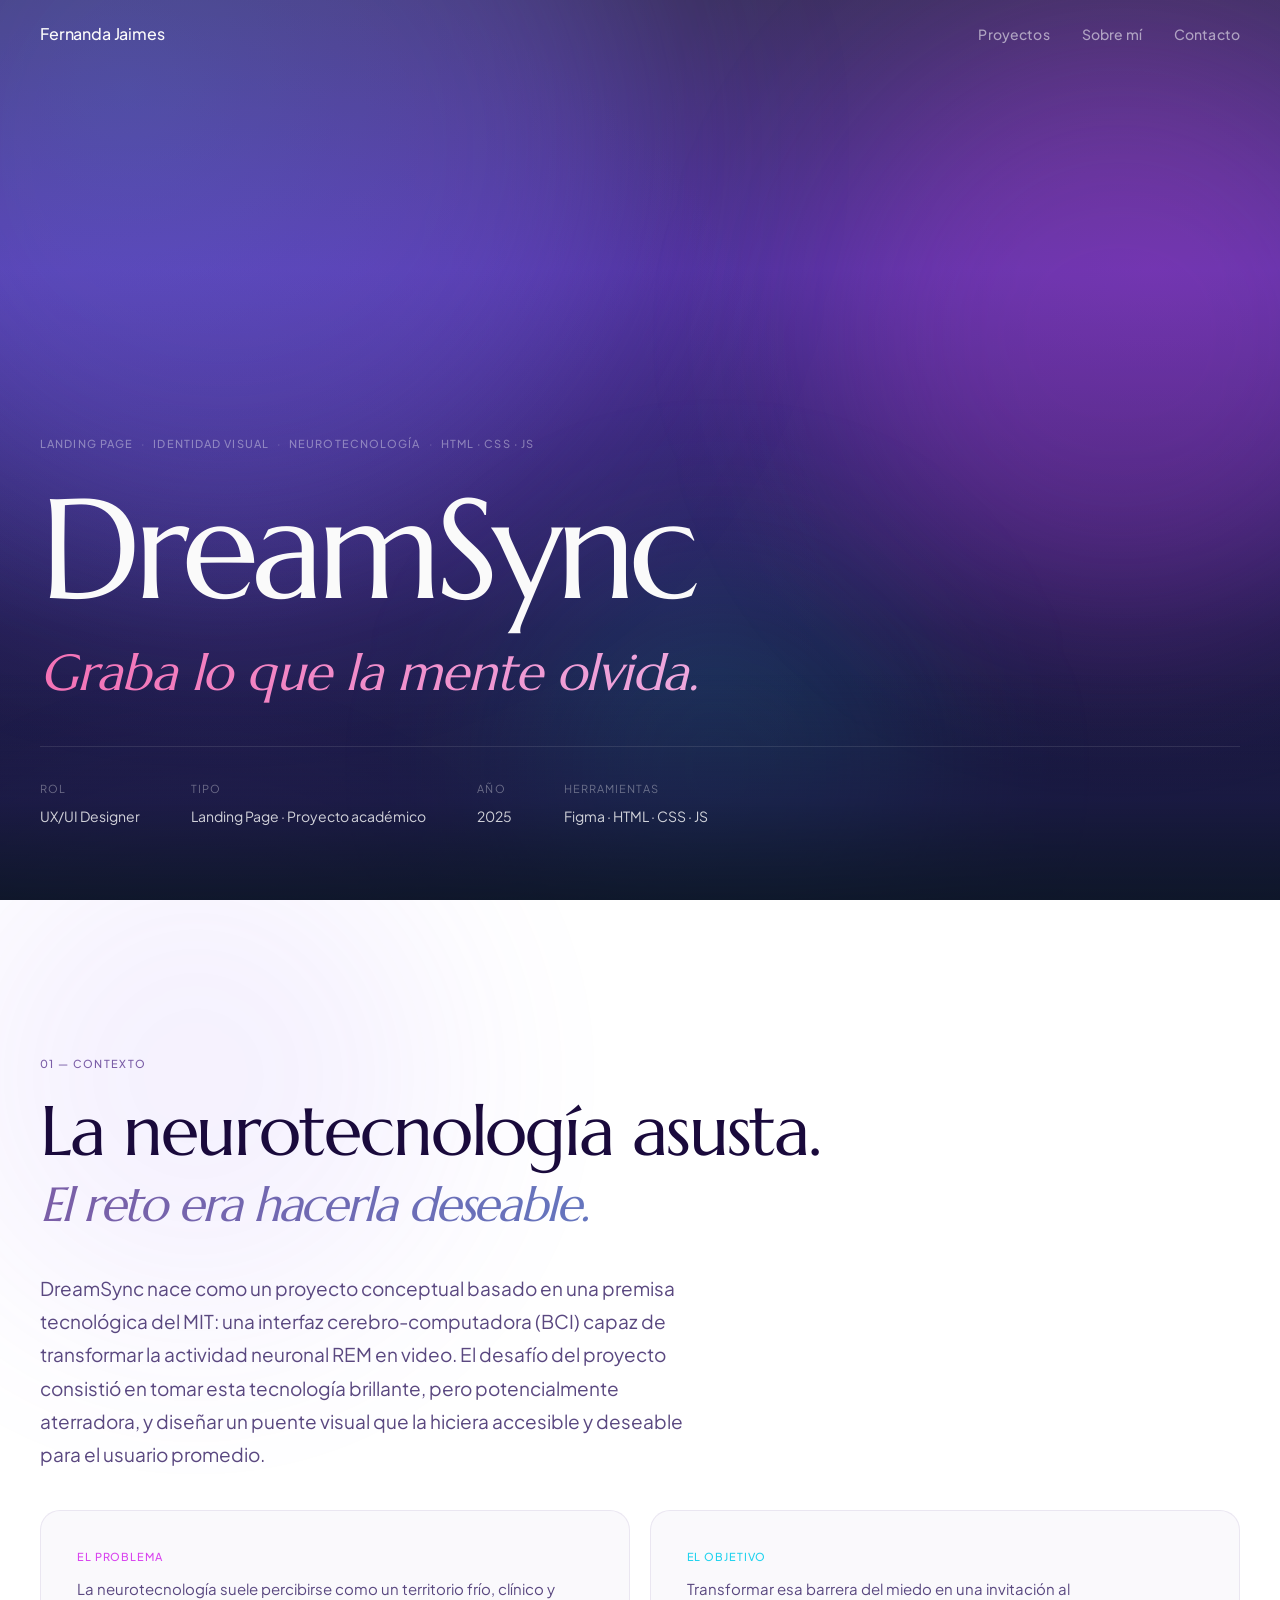
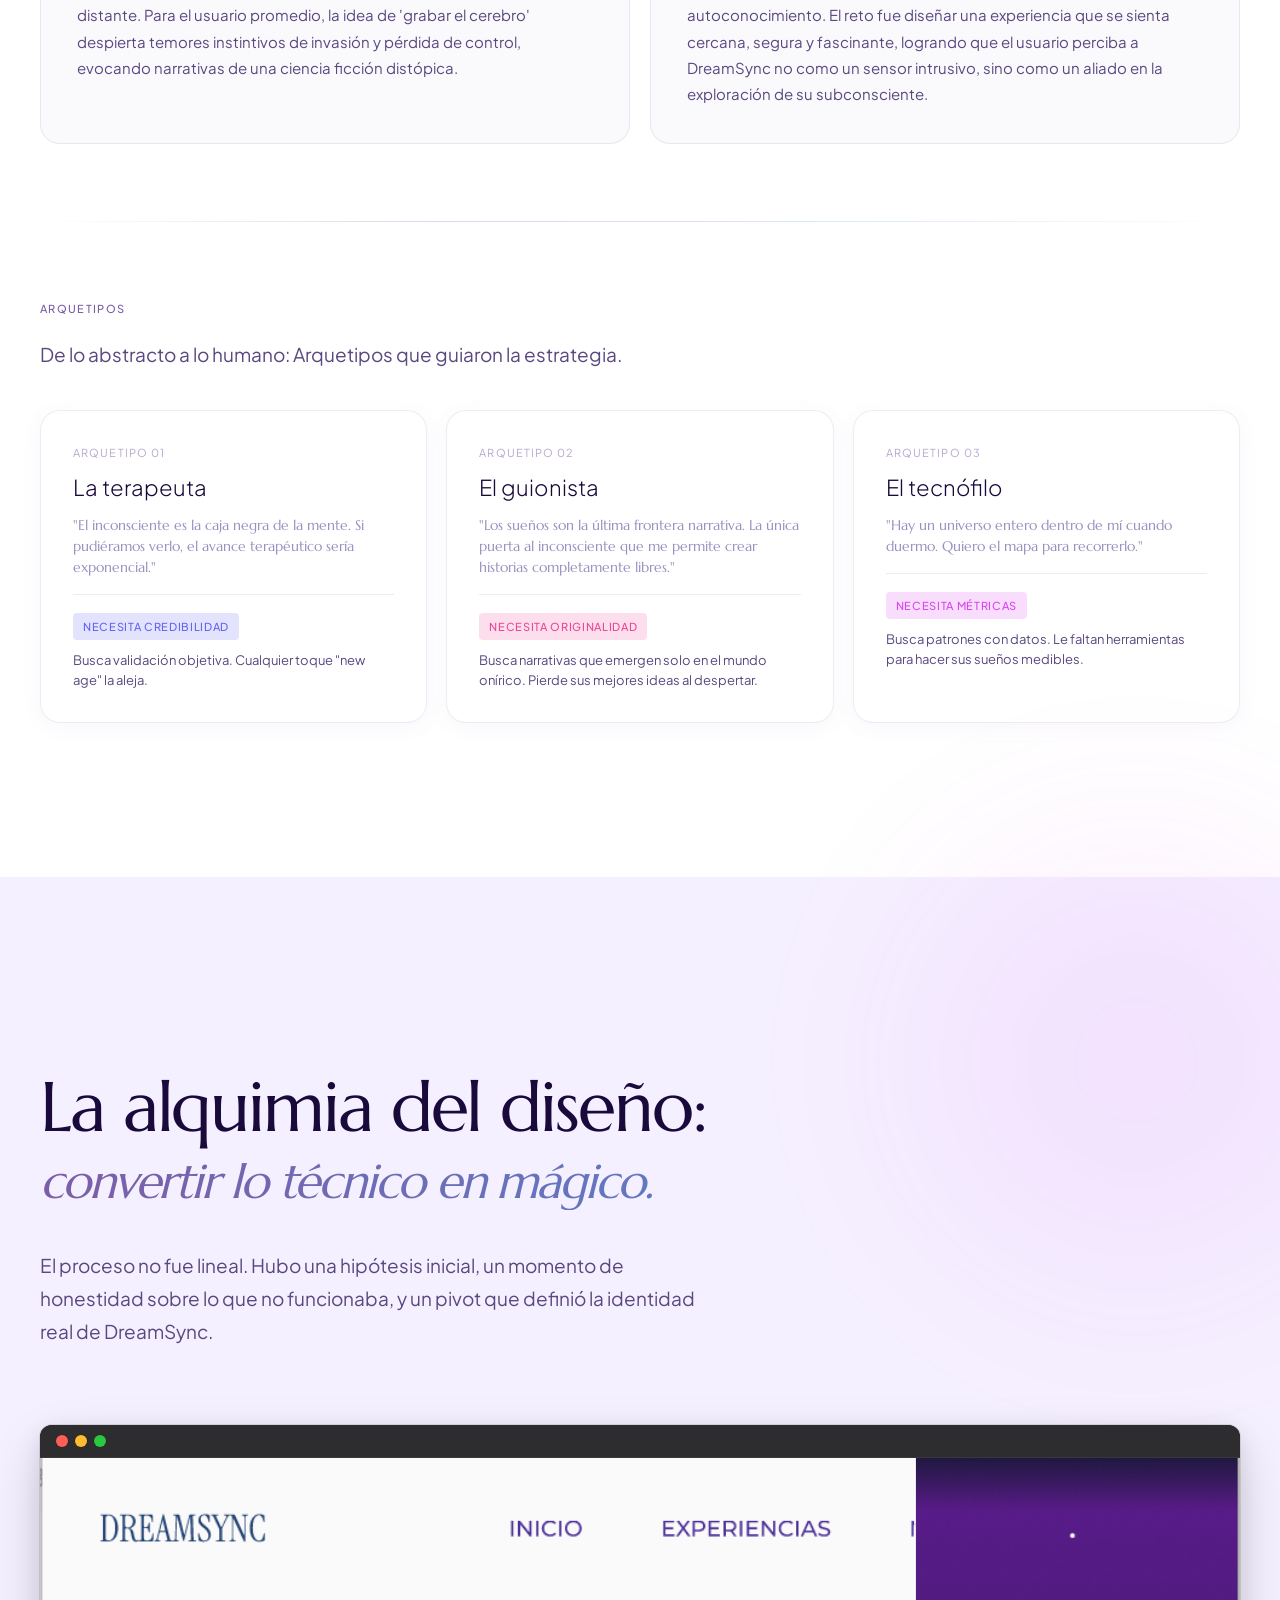
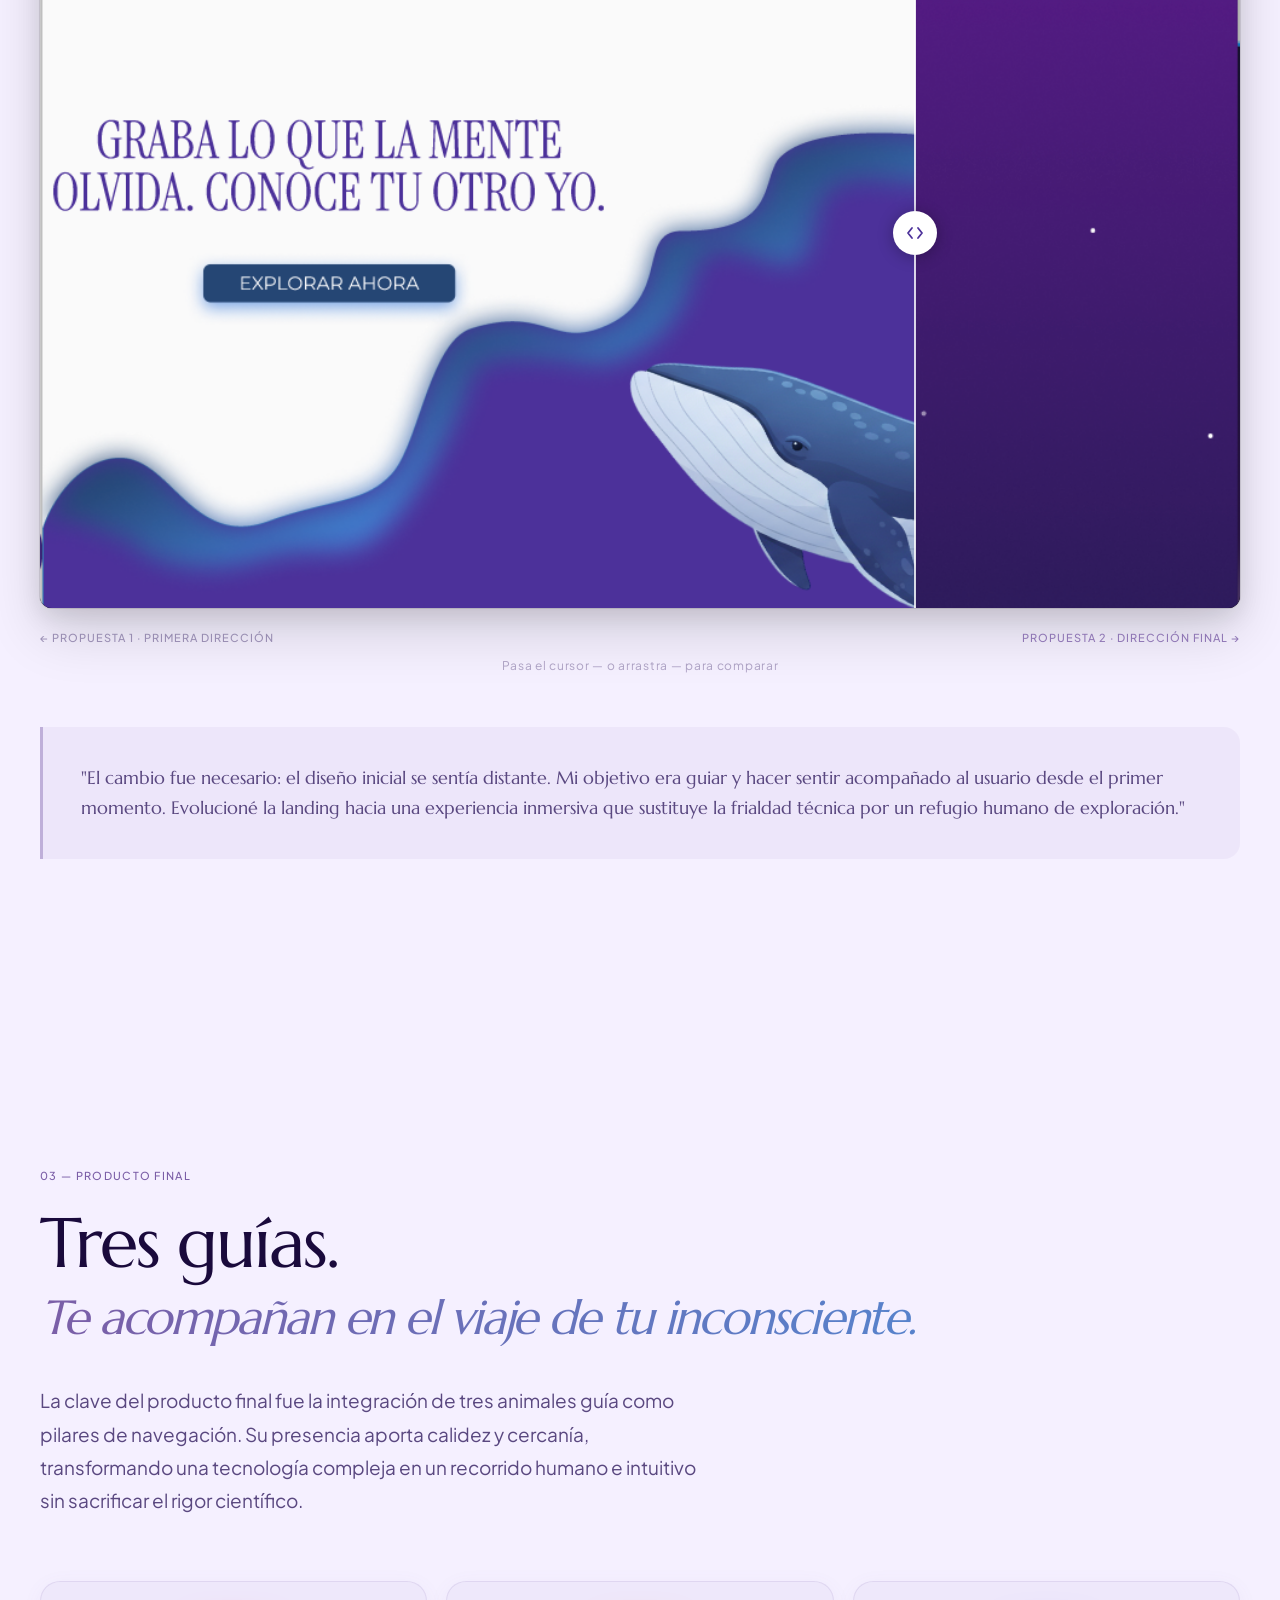
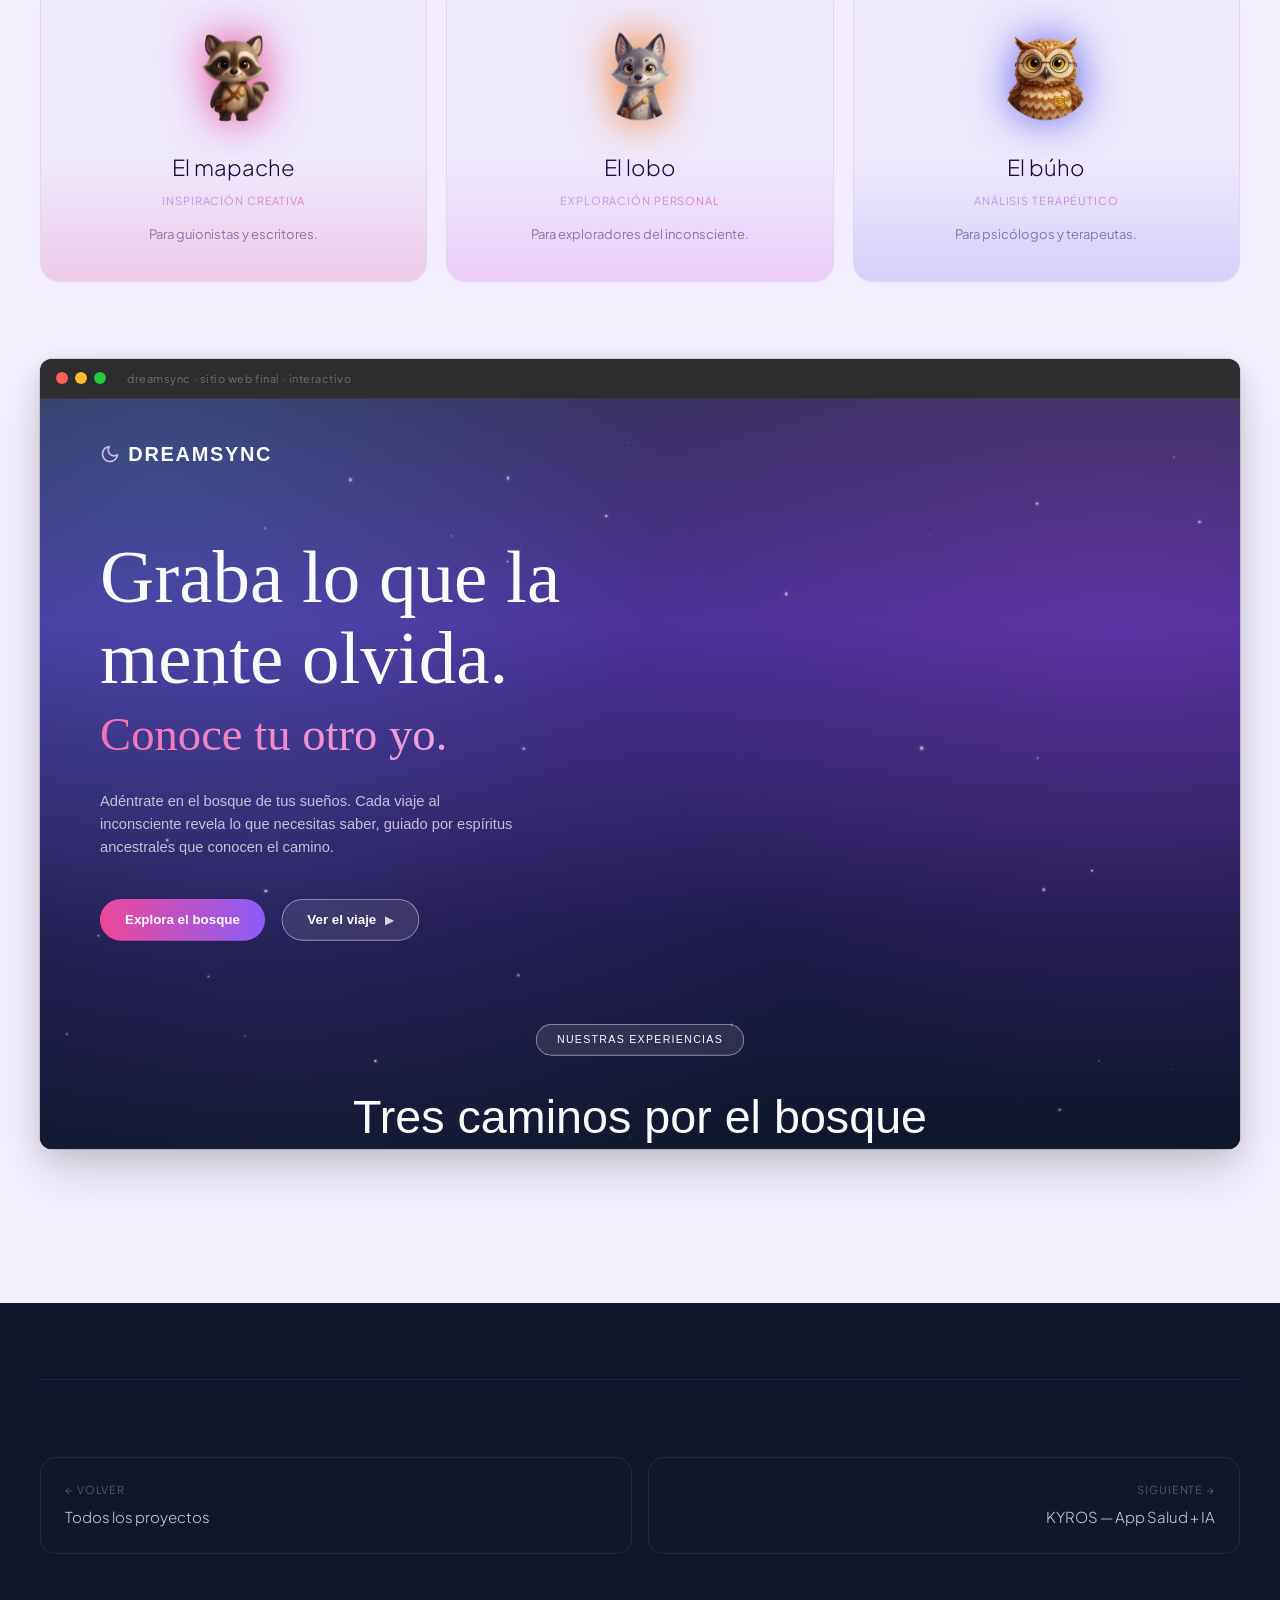
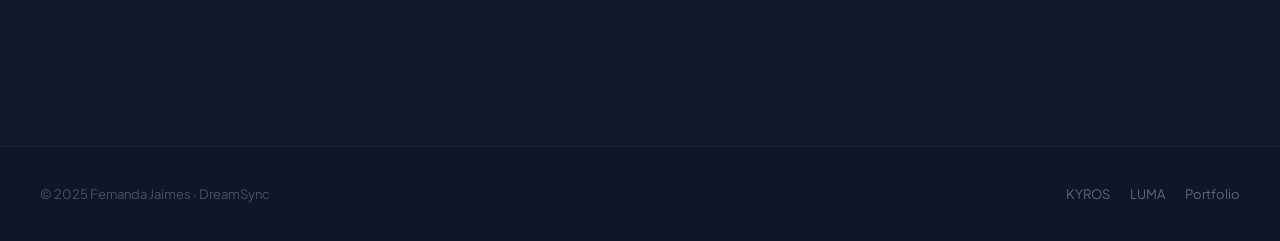
==== dreamsync.html @ 5433c7b2 "first commit" ====
<!DOCTYPE html>
<html lang="es">
<head>
  <meta charset="UTF-8" />
  <meta name="viewport" content="width=device-width, initial-scale=1.0" />
  <meta name="description" content="DreamSync — Caso de estudio de Fernanda Jaimes. Cómo convertir neurotecnología fría en una herramienta de autoconocimiento cercana." />
  <title>DreamSync · Fernanda Jaimes</title>
  <link rel="preconnect" href="https://fonts.googleapis.com" />
  <link rel="preconnect" href="https://fonts.gstatic.com" crossorigin />
  <link href="https://fonts.googleapis.com/css2?family=Marcellus&family=Plus+Jakarta+Sans:wght@300;400;500&display=swap" rel="stylesheet" />
  <link rel="stylesheet" href="css/tokens.css" />
  <link rel="stylesheet" href="css/global.css" />
  <link rel="stylesheet" href="css/components.css" />
  <link rel="stylesheet" href="css/animations.css" />
  <link rel="stylesheet" href="css/dreamsync.css" />
</head>
<body>
  <div class="ds-starfield" aria-hidden="true"></div>
  <a href="#main" class="skip-link">Saltar al contenido</a>
  <div class="case-progress" aria-hidden="true" role="progressbar" aria-label="Progreso de lectura"></div>

  <header role="banner">
    <nav class="nav" aria-label="Navegación principal">
      <div class="nav-inner">
        <a href="index.html" class="nav-logo">Fernanda Jaimes</a>
        <ul class="nav-links" role="list">
          <li><a href="index.html#proyectos" class="nav-link">Proyectos</a></li>
          <li><a href="sobre-mi.html"  class="nav-link">Sobre mí</a></li>
          <li><a href="index.html#contacto"  class="nav-link">Contacto</a></li>
        </ul>
        <button class="nav-toggle" aria-controls="nav-mobile-ds" aria-expanded="false" aria-label="Abrir menú">
          <span></span><span></span><span></span>
        </button>
      </div>
    </nav>
    <nav id="nav-mobile-ds" class="nav-mobile ds-mobile-nav" aria-label="Menú móvil">
      <a href="index.html#proyectos" class="nav-link">Proyectos</a>
      <a href="sobre-mi.html"  class="nav-link">Sobre mí</a>
      <a href="index.html#contacto"  class="nav-link">Contacto</a>
    </nav>
  </header>

  <main id="main">

    <!-- ═══════════════════════════════
         1 · HERO
    ════════════════════════════════ -->
    <section class="ds-hero" aria-label="Introducción a DreamSync">
      <div class="ds-hero-teal" aria-hidden="true"></div>
      <!-- Fade inferior — elimina el corte con la sección siguiente -->
      <div class="ds-hero__fade" aria-hidden="true"></div>
      <div class="container ds-hero__content">

        <div class="ds-hero__tags hero-animate-1">
          <span class="ds-tag">Landing Page</span>
          <span class="ds-tag">Identidad Visual</span>
          <span class="ds-tag">Neurotecnología</span>
          <span class="ds-tag">HTML · CSS · JS</span>
        </div>

        <h1 class="ds-hero__title hero-animate-2">
          DreamSync
          <em>Graba lo que la mente olvida.</em>
        </h1>

        <div class="ds-hero__meta hero-animate-3">
          <div><p class="ds-meta-label">Rol</p><p class="ds-meta-value">UX/UI Designer</p></div>
          <div><p class="ds-meta-label">Tipo</p><p class="ds-meta-value">Landing Page · Proyecto académico</p></div>
          <div><p class="ds-meta-label">Año</p><p class="ds-meta-value">2025</p></div>
          <div><p class="ds-meta-label">Herramientas</p><p class="ds-meta-value">Figma · HTML · CSS · JS</p></div>
        </div>


      </div>
    </section>


    <!-- ═══════════════════════════════
         1 · CONTEXTO
    ════════════════════════════════ -->
    <section class="ds-section ds-section--light" id="contexto" aria-labelledby="ctx-title">
      <div class="ds-glow" style="background:#8B5CF6;width:clamp(300px,40vw,600px);height:clamp(300px,40vw,600px);top:-80px;left:-60px;" aria-hidden="true"></div>
      <div class="container">

        <span class="ds-label anim-ready">01 — Contexto</span>

        <!-- El Problema -->
        <h2 id="ctx-title" class="ds-heading anim-rise">
          La neurotecnología asusta.<br/>
          <em>El reto era hacerla deseable.</em>
        </h2>
        <p class="ds-lead anim-ready" style="max-width:660px;">
          DreamSync nace como un proyecto conceptual basado en una premisa tecnológica del MIT: una interfaz cerebro-computadora (BCI) capaz de transformar la actividad neuronal REM en video. El desafío del proyecto consistió en tomar esta tecnología brillante, pero potencialmente aterradora, y diseñar un puente visual que la hiciera accesible y deseable para el usuario promedio.
        </p>
        <div class="ds-two-col anim-ready" style="margin-top:clamp(24px,3vw,40px);">
          <div class="ds-card">
            <p class="ds-card__label" style="color:#D946EF;">El problema</p>
            <p class="ds-body">La neurotecnología suele percibirse como un territorio frío, clínico y distante. Para el usuario promedio, la idea de 'grabar el cerebro' despierta temores instintivos de invasión y pérdida de control, evocando narrativas de una ciencia ficción distópica.</p>
          </div>
          <div class="ds-card">
            <p class="ds-card__label" style="color:#22d3ee;">El objetivo</p>
            <p class="ds-body">Transformar esa barrera del miedo en una invitación al autoconocimiento. El reto fue diseñar una experiencia que se sienta cercana, segura y fascinante, logrando que el usuario perciba a DreamSync no como un sensor intrusivo, sino como un aliado en la exploración de su subconsciente.</p>
          </div>
        </div>

        <div class="ds-divider anim-line"></div>

        <!-- Arquetipos -->
        <span class="ds-label anim-ready">Arquetipos</span>
        <p class="ds-lead anim-ready" style="max-width:660px;margin-bottom:clamp(24px,3vw,40px);">
          De lo abstracto a lo humano: Arquetipos que guiaron la estrategia.
        </p>
        <div class="ds-three-col anim-ready">
          <div class="ds-arch-card">
            <p class="ds-arch-num">Arquetipo 01</p>
            <p class="ds-arch-role">La terapeuta</p>
            <p class="ds-arch-quote">"El inconsciente es la caja negra de la mente. Si pudiéramos verlo, el avance terapéutico sería exponencial."</p>
            <span class="ds-arch-tag" style="background:rgba(99,102,241,0.18);color:#6366F1;">Necesita credibilidad</span>
            <p class="ds-arch-need">Busca validación objetiva. Cualquier toque "new age" la aleja.</p>
          </div>
          <div class="ds-arch-card">
            <p class="ds-arch-num">Arquetipo 02</p>
            <p class="ds-arch-role">El guionista</p>
            <p class="ds-arch-quote">"Los sueños son la última frontera narrativa. La única puerta al inconsciente que me permite crear historias completamente libres."</p>
            <span class="ds-arch-tag" style="background:rgba(236,72,153,0.18);color:#EC4899;">Necesita originalidad</span>
            <p class="ds-arch-need">Busca narrativas que emergen solo en el mundo onírico. Pierde sus mejores ideas al despertar.</p>
          </div>
          <div class="ds-arch-card">
            <p class="ds-arch-num">Arquetipo 03</p>
            <p class="ds-arch-role">El tecnófilo</p>
            <p class="ds-arch-quote">"Hay un universo entero dentro de mí cuando duermo. Quiero el mapa para recorrerlo."</p>
            <span class="ds-arch-tag" style="background:rgba(217,70,239,0.18);color:#D946EF;">Necesita métricas</span>
            <p class="ds-arch-need">Busca patrones con datos. Le faltan herramientas para hacer sus sueños medibles.</p>
          </div>
        </div>

      </div>
    </section>


    <!-- ═══════════════════════════════
         2 · EL PROCESO DE ALQUIMIA
    ════════════════════════════════ -->
    <section class="ds-section ds-section--light" id="proceso" aria-labelledby="proc-title">
      <div class="ds-glow" style="background:#D946EF;width:clamp(250px,35vw,520px);height:clamp(250px,35vw,520px);top:-40px;right:-80px;" aria-hidden="true"></div>
      <div class="container">

        <span class="ds-label anim-ready">03 — El proceso</span>
        <h2 id="proc-title" class="ds-heading anim-rise">
          La alquimia del diseño:
          <em>convertir lo técnico en mágico.</em>
        </h2>
        <p class="ds-lead anim-ready" style="max-width:660px;margin-bottom:clamp(48px,6vw,80px);">
          El proceso no fue lineal. Hubo una hipótesis inicial, un momento de honestidad sobre lo que no funcionaba, y un pivot que definió la identidad real de DreamSync.
        </p>

        <!-- Mockup de pantalla — slider de comparación -->
        <div class="ds-mockup-frame anim-ready">
          <div class="ds-mockup-frame__bar">
            <span class="ds-mockup-frame__dot"></span>
            <span class="ds-mockup-frame__dot"></span>
            <span class="ds-mockup-frame__dot"></span>
          </div>
          <div class="ds-mockup-frame__screen">

            <div class="ds-comparison-slider" id="cmpSlider" role="img" aria-label="Comparación interactiva entre Propuesta 1 y Propuesta 2 de DreamSync">

              <!-- Base: Propuesta 2 (dirección final) -->
              <div class="ds-cmp-base">
                <img src="./assets/images/Bosque.png" alt="Propuesta 2 — Bosque mágico · Guías animales · Dirección final"
                     onerror="this.style.display='none';this.nextElementSibling.style.display='flex'" />
                <div style="display:none;width:100%;height:100%;background:linear-gradient(135deg,#080514,#1a0a2e,#2d0050);display:flex;align-items:center;justify-content:center;flex-direction:column;gap:12px;color:rgba(255,255,255,0.28);font-size:13px;text-align:center;padding:24px;">
                  <span style="font-size:40px;">🌌</span>
                  <span>Propuesta 2 · versión cósmica</span>
                </div>
              </div>

              <!-- Overlay: Propuesta 1 (se revela al mover hacia la derecha) -->
              <div class="ds-cmp-overlay" id="cmpOverlay">
                <img src="./assets/images/Ballena.png" alt="Propuesta 1 — Azules oceánicos · Ballenas · Primera dirección"
                     onerror="this.style.display='none';this.nextElementSibling.style.display='flex'" />
                <div style="display:none;width:100%;height:100%;background:linear-gradient(135deg,#1a3a6e,#2a5898);display:flex;align-items:center;justify-content:center;flex-direction:column;gap:12px;color:rgba(255,255,255,0.28);font-size:13px;text-align:center;padding:24px;">
                  <span style="font-size:40px;">🐋</span>
                  <span>Propuesta 1 · versión ballenas</span>
                </div>
              </div>

              <!-- Handle central -->
              <div class="ds-cmp-handle" id="cmpHandle" aria-hidden="true">
                <div class="ds-cmp-line"></div>
                <div class="ds-cmp-knob">
                  <svg width="18" height="18" viewBox="0 0 18 18" fill="none">
                    <path d="M6 4l-4 5 4 5M12 4l4 5-4 5" stroke="#4C319A" stroke-width="1.8" stroke-linecap="round" stroke-linejoin="round"/>
                  </svg>
                </div>
                <div class="ds-cmp-line"></div>
              </div>

            </div>

          </div><!-- /screen -->
        </div><!-- /mockup-frame -->

        <!-- Leyenda + hint — fuera del frame -->
        <div class="ds-cmp-labels anim-ready" aria-hidden="true">
          <span class="ds-cmp-ext-label">← Propuesta 1 · Primera dirección</span>
          <span class="ds-cmp-ext-label ds-cmp-ext-label--v2">Propuesta 2 · Dirección final →</span>
        </div>
        <p class="ds-cmp-hint">Pasa el cursor — o arrastra — para comparar</p>

        <!-- Cita del proceso creativo -->
        <div class="ds-cmp-quote anim-ready">
          <p>"El cambio fue necesario: el diseño inicial se sentía distante. Mi objetivo era guiar y hacer sentir acompañado al usuario desde el primer momento. Evolucioné la landing hacia una experiencia inmersiva que sustituye la frialdad técnica por un refugio humano de exploración."</p>
        </div>

      </div>
    </section>


    <!-- ═══════════════════════════════
         3 · PRODUCTO FINAL
    ════════════════════════════════ -->
    <section class="ds-section ds-section--light" id="producto" aria-labelledby="prod-title">
      <div class="container">

        <span class="ds-label anim-ready">03 — Producto final</span>
        <h2 id="prod-title" class="ds-heading anim-rise">
          Tres guías. <em>Te acompañan en el viaje de tu inconsciente.</em>
        </h2>
        <p class="ds-lead anim-ready" style="max-width:660px;margin-bottom:clamp(40px,5vw,64px);">
          La clave del producto final fue la integración de tres animales guía como pilares de navegación. Su presencia aporta calidez y cercanía, transformando una tecnología compleja en un recorrido humano e intuitivo sin sacrificar el rigor científico.
        </p>

        <!-- Los 3 guías — imágenes reales del proyecto -->
        <div class="ds-guides-grid anim-ready">

          <!-- Mapache: gradiente rosa→violeta (#EC4899 → #8B5CF6) -->
          <div class="ds-guide" style="--guide-glow:#ec48992e;--guide-shadow:#EC4899 ;">
            <div class="ds-guide__img-wrap">
              <img src="assets/img/dreamsync/Mapache.png" alt="Guía Mapache — Inspiración Creativa" class="ds-guide__img"/>
            </div>
            <p class="ds-guide__name">El mapache</p>
            <span class="ds-guide__type">Inspiración creativa</span>
            <p class="ds-guide__for">Para guionistas y escritores.</p>
          </div>

          <!-- Lobo: gradiente fuchsia→naranja (#D946EF → #F97316) -->
          <div class="ds-guide" style="--guide-glow:rgba(217,70,239,0.16);--guide-shadow:#F97316;">
            <div class="ds-guide__img-wrap">
              <img src="assets/img/dreamsync/wolf.png" alt="Guía Lobo — Exploración Personal" class="ds-guide__img"/>
            </div>
            <p class="ds-guide__name">El lobo</p>
            <span class="ds-guide__type">Exploración personal</span>
            <p class="ds-guide__for">Para exploradores del inconsciente.</p>
          </div>

          <!-- Búho: gradiente violeta→índigo (#8B5CF6 → #6366F1) -->
          <div class="ds-guide" style="--guide-glow:rgba(99,102,241,0.18);--guide-shadow:#6366F1;">
            <div class="ds-guide__img-wrap">
              <img src="assets/img/dreamsync/Buho.png" alt="Guía Búho — Análisis Terapéutico" class="ds-guide__img"/>
            </div>
            <p class="ds-guide__name">El búho</p>
            <span class="ds-guide__type">Análisis terapéutico</span>
            <p class="ds-guide__for">Para psicólogos y terapeutas.</p>
          </div>

        </div>

        <!-- Mockup de pantalla — landing interactiva -->
        <div class="ds-mockup-frame anim-ready">
          <div class="ds-mockup-frame__bar">
            <span class="ds-mockup-frame__dot"></span>
            <span class="ds-mockup-frame__dot"></span>
            <span class="ds-mockup-frame__dot"></span>
            <span class="ds-mockup-frame__urlbar">dreamsync · sitio web final · interactivo</span>
          </div>
          <div class="ds-mockup-frame__screen ds-mockup-frame__screen--live">
            <iframe
              src="dreamsync-live/dreamsync.html"
              title="DreamSync — Sitio web interactivo"
              style="border:none;display:block;"
            ></iframe>
          </div>
        </div>

      </div>
    </section>

    <!-- Navegación entre proyectos -->
    <div class="container" style="padding-bottom: clamp(72px, 9vw, 120px);">
      <nav class="ds-case-nav" aria-label="Navegación entre casos de estudio">
        <a href="index.html#proyectos" class="ds-nav-item">
          <span class="ds-nav-dir">← Volver</span>
          <span class="ds-nav-name">Todos los proyectos</span>
        </a>
        <a href="kyros.html" class="ds-nav-item ds-nav-item--next">
          <span class="ds-nav-dir">Siguiente →</span>
          <span class="ds-nav-name">KYROS — App Salud + IA</span>
        </a>
      </nav>
    </div>

  </main>

  <footer class="ds-footer" role="contentinfo">
    <div class="ds-footer-inner">
      <p class="ds-footer__copy">© 2025 Fernanda Jaimes · DreamSync</p>
      <nav class="ds-footer__links">
        <a href="kyros.html" class="ds-footer__link">KYROS</a>
        <a href="luma.html"  class="ds-footer__link">LUMA</a>
        <a href="index.html" class="ds-footer__link">Portfolio</a>
      </nav>
    </div>
  </footer>

  <script src="js/main.js" defer></script>
  <script src="js/animations.js" defer></script>


  <!-- Mac Frame Scaling — renders content at 1440×900, scales to fit screen area -->
  <script>
  (function () {
    var NATIVE_W = 1440;
    var NATIVE_H = 900;

    function scaleMacFrames() {
      // ── Live iframes: scale 1440×900 → fit screen ──────────────
      document.querySelectorAll('.ds-mockup-frame__screen--live').forEach(function (screen) {
        var iframe = screen.querySelector('iframe');
        if (!iframe) return;
        var sw = screen.offsetWidth;
        var sh = screen.offsetHeight;
        var scale = sw / NATIVE_W;
        iframe.style.position        = 'absolute';
        iframe.style.top             = '0';
        iframe.style.left            = '0';
        iframe.style.width           = NATIVE_W + 'px';
        iframe.style.height          = Math.round(sh / scale) + 'px';
        iframe.style.border          = 'none';
        iframe.style.display         = 'block';
        iframe.style.transformOrigin = 'top left';
        iframe.style.transform       = 'scale(' + scale + ')';
      });

      // ── Comparison slider: set explicit pixel height ────────────
      document.querySelectorAll('.ds-mockup-frame__screen .ds-comparison-slider').forEach(function (slider) {
        var screen = slider.closest('.ds-mockup-frame__screen');
        if (!screen) return;
        var sh = screen.offsetHeight;
        if (sh > 0) slider.style.height = sh + 'px';
      });
    }

    // Run immediately, after full load, and on resize
    scaleMacFrames();
    window.addEventListener('load',   scaleMacFrames);
    window.addEventListener('resize', scaleMacFrames);
  })();
  </script>

  <!-- Comparison Slider — auto-animate + hover-follow + drag -->
  <script>
  (function () {
    var slider  = document.getElementById('cmpSlider');
    var overlay = document.getElementById('cmpOverlay');
    var handle  = document.getElementById('cmpHandle');
    if (!slider || !overlay || !handle) return;

    var pct        = 50;   // current displayed position
    var targetPct  = 50;   // where we're heading
    var autoPlay   = true;
    var interacting = false;
    var resumeTimer;
    var t = Math.PI * 0.5; // sin(π/2)=1 → starts at center then drifts

    /* ── Apply position ─────────────────────────── */
    function applyPos(p) {
      overlay.style.clipPath = 'inset(0 ' + (100 - p) + '% 0 0)';
      handle.style.left = p + '%';
    }

    /* ── Convert clientX to percentage ─────────── */
    function xToPct(clientX) {
      var rect = slider.getBoundingClientRect();
      return Math.max(0, Math.min(100, (clientX - rect.left) / rect.width * 100));
    }

    /* ── rAF loop ───────────────────────────────── */
    function tick() {
      if (autoPlay) {
        t += 0.007;
        targetPct = 50 + Math.sin(t) * 28; // oscillate 22% ↔ 78%
      }
      // Lerp toward target — slower during auto, snappier during hover
      var speed = autoPlay ? 0.04 : 0.16;
      pct += (targetPct - pct) * speed;
      applyPos(pct);
      requestAnimationFrame(tick);
    }
    tick();

    /* ── Schedule auto-resume ───────────────────── */
    function scheduleResume(delay) {
      clearTimeout(resumeTimer);
      resumeTimer = setTimeout(function () { autoPlay = true; }, delay);
    }

    /* ── Mouse: hover follows cursor without click ─ */
    slider.addEventListener('mousemove', function (e) {
      if (interacting) return; // drag takes over
      clearTimeout(resumeTimer);
      autoPlay = false;
      targetPct = xToPct(e.clientX);
    });
    slider.addEventListener('mouseleave', function () {
      if (!interacting) scheduleResume(1800);
    });

    /* ── Mouse: drag for precision ──────────────── */
    slider.addEventListener('mousedown', function (e) {
      interacting = true;
      clearTimeout(resumeTimer);
      autoPlay = false;
      targetPct = xToPct(e.clientX);
      e.preventDefault();
    });
    document.addEventListener('mousemove', function (e) {
      if (interacting) targetPct = xToPct(e.clientX);
    });
    document.addEventListener('mouseup', function () {
      if (interacting) { interacting = false; scheduleResume(2200); }
    });

    /* ── Touch ──────────────────────────────────── */
    slider.addEventListener('touchstart', function (e) {
      interacting = true;
      clearTimeout(resumeTimer);
      autoPlay = false;
      targetPct = xToPct(e.touches[0].clientX);
    }, { passive: true });
    document.addEventListener('touchmove', function (e) {
      if (interacting) targetPct = xToPct(e.touches[0].clientX);
    }, { passive: true });
    document.addEventListener('touchend', function () {
      if (interacting) { interacting = false; scheduleResume(2200); }
    });
  })();
  </script>
</body>
</html>
---- css/tokens.css ----
/* ============================================================
   TOKENS.CSS — Design System Variables
   Portfolio Personal · Fernanda Jaimes · UX/UI Designer
   ============================================================ */

:root {

  /* ── COLOR PALETTE ─────────────────────────────────────── */
  --color-deep-space:     #0D0B1A;
  --color-violet-aurora:  #7B5EA7;
  --color-blue-mid:       #4A90D9;
  --color-turquoise:      #2BBFCF;
  --color-rose-accent:    #E86BA0;
  --color-lavender-light: #F5F0FF;
  --color-white:          #FFFFFF;

  --color-text-primary:   #1A0A3C;
  --color-text-secondary: #5A4880;
  --color-text-muted:     #9B8FC0;
  --color-teal-aurora:    #2BBFCF;
  --color-border:         rgba(123, 94, 167, 0.15);

  /* Case study accents */
  --color-accent-dreamsync: #7B5EA7;
  --color-accent-kyros:     #4A90D9;
  --color-accent-luma:      #2BBFCF;

  /* ── GRADIENTS ─────────────────────────────────────────── */
  --gradient-aurora: linear-gradient(
    135deg,
    #7B5EA7 0%,
    #4A90D9 35%,
    #2BBFCF 65%,
    #E86BA0 100%
  );

  --gradient-aurora-subtle: linear-gradient(
    135deg,
    rgba(123, 94, 167, 0.08) 0%,
    rgba(74, 144, 217, 0.08) 35%,
    rgba(43, 191, 207, 0.08) 65%,
    rgba(232, 107, 160, 0.08) 100%
  );

  --gradient-aurora-contact: linear-gradient(
    135deg,
    rgba(123, 94, 167, 0.12) 0%,
    rgba(74, 144, 217, 0.10) 35%,
    rgba(43, 191, 207, 0.10) 65%,
    rgba(232, 107, 160, 0.12) 100%
  );

  /* ── TYPOGRAPHY ────────────────────────────────────────── */
  --font-display: 'Plus Jakarta Sans', system-ui, sans-serif;
  --font-sans:    'Plus Jakarta Sans', system-ui, sans-serif; /* alias */
  --font-heading: 'Marcellus', Georgia, serif;
  --font-serif:   'Marcellus', Georgia, serif;

  --text-hero:    clamp(48px, 7vw, 96px);
  --text-display: clamp(36px, 5vw, 64px);
  --text-h1:      clamp(28px, 4vw, 48px);
  --text-h2:      clamp(22px, 3vw, 36px);
  --text-h3:      20px;
  --text-body-lg: 18px;
  --text-body:    16px;
  --text-small:   14px;
  --text-label:   11px;

  --weight-light:   300;
  --weight-regular: 400;
  --weight-medium:  500;

  --leading-tight:  1.2;
  --leading-snug:   1.4;
  --leading-normal: 1.6;
  --leading-relaxed: 1.75;

  --tracking-tight:  -0.03em;
  --tracking-snug:   -0.02em;
  --tracking-normal: -0.01em;
  --tracking-wide:   0.08em;

  /* ── SPACING ───────────────────────────────────────────── */
  --space-4:   4px;
  --space-6:   6px;
  --space-8:   8px;
  --space-12:  12px;
  --space-16:  16px;
  --space-20:  20px;
  --space-24:  24px;
  --space-28:  28px;
  --space-32:  32px;
  --space-40:  40px;
  --space-48:  48px;
  --space-64:  64px;
  --space-80:  80px;
  --space-96:  96px;
  --space-128: 128px;
  --space-160: 160px;

  /* ── BORDER RADIUS ─────────────────────────────────────── */
  --radius-sm:     8px;
  --radius-md:     12px;
  --radius-lg:     20px;
  --radius-pill:   100px;
  --radius-circle: 50%;

  /* ── SHADOWS ───────────────────────────────────────────── */
  --shadow-sm:    0 2px 8px rgba(13, 11, 26, 0.06);
  --shadow-md:    0 8px 32px rgba(13, 11, 26, 0.10);
  --shadow-lg:    0 24px 64px rgba(13, 11, 26, 0.14);
  --shadow-aurora: 0 12px 40px rgba(123, 94, 167, 0.20);
  --shadow-hover:  0 20px 60px rgba(123, 94, 167, 0.25);

  /* ── TRANSITIONS ───────────────────────────────────────── */
  --transition-fast:   0.15s ease;
  --transition-base:   0.25s ease;
  --transition-slow:   0.4s ease;
  --transition-slower: 0.6s ease-out;

  /* ── GLASS ─────────────────────────────────────────────── */
  --glass-bg:     rgba(255, 255, 255, 0.06);
  --glass-bg-dark: rgba(13, 11, 26, 0.6);
  --glass-border: rgba(255, 255, 255, 0.10);
  --glass-blur:   blur(12px);

  /* ── LAYOUT ────────────────────────────────────────────── */
  --max-width:       1280px;
  --gutter:          24px;
  --padding-x:       40px;
  --padding-x-mobile: 20px;

  /* ── Z-INDEX SCALE ─────────────────────────────────────── */
  --z-base:    1;
  --z-overlay: 10;
  --z-nav:     100;
  --z-cursor:  1000;
}
---- css/global.css ----
/* ============================================================
   GLOBAL.CSS — Reset, Base Typography, Grid
   Portfolio Personal · Fernanda Jaimes
   ============================================================ */

/* ── RESET ─────────────────────────────────────────────────── */
*, *::before, *::after {
  box-sizing: border-box;
  margin: 0;
  padding: 0;
}

html {
  scroll-behavior: smooth;
  font-size: 16px;
  -webkit-text-size-adjust: 100%;
  text-size-adjust: 100%;
}

body {
  font-family: var(--font-display);
  font-size: var(--text-body);
  font-weight: var(--weight-regular);
  line-height: var(--leading-relaxed);
  color: var(--color-text-primary);
  background-color: var(--color-white);
  overflow-x: hidden;
  -webkit-font-smoothing: antialiased;
  -moz-osx-font-smoothing: grayscale;
}

/* Remove default list styles */
ul, ol { list-style: none; }

/* Responsive images */
img, video, svg {
  display: block;
  max-width: 100%;
  height: auto;
}

/* Links */
a {
  color: inherit;
  text-decoration: none;
}

/* Buttons */
button {
  font-family: inherit;
  cursor: pointer;
  border: none;
  background: none;
}

/* Inputs */
input, textarea {
  font-family: inherit;
}

/* Focus ring — accessible */
:focus-visible {
  outline: 2px solid var(--color-violet-aurora);
  outline-offset: 3px;
  border-radius: 4px;
}

/* Skip to content — accessibility */
.skip-link {
  position: absolute;
  top: -100%;
  left: var(--space-16);
  z-index: var(--z-cursor);
  padding: var(--space-8) var(--space-16);
  background: var(--color-violet-aurora);
  color: var(--color-white);
  border-radius: var(--radius-sm);
  font-size: var(--text-small);
  font-weight: var(--weight-medium);
  transition: top var(--transition-fast);
}
.skip-link:focus {
  top: var(--space-16);
}

/* ── TYPOGRAPHY BASE ───────────────────────────────────────── */
h1, h2, h3, h4, h5, h6 {
  font-family: var(--font-heading);
  font-weight: var(--weight-regular);
  line-height: var(--leading-tight);
  color: var(--color-text-primary);
}

.hero-title {
  font-size: var(--text-hero);
  font-weight: var(--weight-light);
  letter-spacing: var(--tracking-tight);
  line-height: 1.05;
}

.display-title {
  font-size: var(--text-display);
  font-weight: var(--weight-light);
  letter-spacing: var(--tracking-snug);
  line-height: 1.1;
}

h1 {
  font-size: var(--text-h1);
  font-weight: var(--weight-regular);
  letter-spacing: var(--tracking-normal);
}

h2 {
  font-size: var(--text-h2);
  font-weight: var(--weight-regular);
}

h3 {
  font-size: var(--text-h3);
  font-weight: var(--weight-medium);
}

p {
  font-size: var(--text-body);
  line-height: var(--leading-relaxed);
  color: var(--color-text-secondary);
}

.text-lg {
  font-size: var(--text-body-lg);
  line-height: var(--leading-relaxed);
}

.text-small {
  font-size: var(--text-small);
  line-height: var(--leading-normal);
}

.label {
  font-size: var(--text-label);
  font-weight: var(--weight-medium);
  letter-spacing: var(--tracking-wide);
  text-transform: uppercase;
  color: var(--color-text-muted);
}

.serif {
  font-family: var(--font-heading);
}

/* Color utilities */
.text-primary   { color: var(--color-text-primary); }
.text-secondary { color: var(--color-text-secondary); }
.text-muted     { color: var(--color-text-muted); }
.text-white     { color: var(--color-white); }
.text-aurora    { background: var(--gradient-aurora); -webkit-background-clip: text; -webkit-text-fill-color: transparent; background-clip: text; }

/* ── LAYOUT GRID ───────────────────────────────────────────── */
.container {
  width: 100%;
  max-width: var(--max-width);
  margin-inline: auto;
  padding-inline: var(--padding-x);
}

.section {
  padding-block: var(--space-128);
}

.section--sm {
  padding-block: var(--space-80);
}

.section--lg {
  padding-block: var(--space-160);
}

.grid {
  display: grid;
  gap: var(--gutter);
}

.grid-2 { grid-template-columns: repeat(2, 1fr); }
.grid-3 { grid-template-columns: repeat(3, 1fr); }
.grid-4 { grid-template-columns: repeat(4, 1fr); }
.grid-12 { grid-template-columns: repeat(12, 1fr); }

/* ── SECTION BACKGROUNDS ───────────────────────────────────── */
.bg-dark     { background-color: var(--color-deep-space); }
.bg-white    { background-color: var(--color-white); }
.bg-lavender { background-color: var(--color-lavender-light); }
.bg-aurora   { background: var(--gradient-aurora-contact); }

/* ── VISUAL DIVIDERS ───────────────────────────────────────── */
.divider {
  width: 48px;
  height: 2px;
  background: var(--gradient-aurora);
  border-radius: var(--radius-pill);
  margin-block: var(--space-24);
}

/* ── SCROLL LOCK ───────────────────────────────────────────── */
body.scroll-locked {
  overflow: hidden;
}

/* ── SCREEN READER ONLY ────────────────────────────────────── */
.sr-only {
  position: absolute;
  width: 1px;
  height: 1px;
  padding: 0;
  margin: -1px;
  overflow: hidden;
  clip: rect(0, 0, 0, 0);
  white-space: nowrap;
  border-width: 0;
}

/* ── MOBILE OVERRIDES ──────────────────────────────────────── */
@media (max-width: 768px) {
  .container {
    padding-inline: var(--padding-x-mobile);
  }

  .section {
    padding-block: var(--space-80);
  }

  .section--lg {
    padding-block: var(--space-96);
  }

  .grid-2,
  .grid-3,
  .grid-4 {
    grid-template-columns: 1fr;
  }
}

/* ── HERO MOBILE ───────────────────────────────────────────── */
/* El bottom row del hero (descripción + CTAs) colapsa en móvil */
@media (max-width: 600px) {
  .hero-bottom-row {
    grid-template-columns: 1fr !important;
    gap: var(--space-24) !important;
    align-items: flex-start !important;
  }

  .hero-bottom-row .hero-ctas {
    justify-content: flex-start !important;
  }

  /* Ajuste de padding lateral para el nombre */
  .hero-name-block {
    padding-inline: 20px !important;
  }

  .hero-divider {
    padding-inline: 20px !important;
  }
}

/* ── SCROLL SECTION INDICATOR ──────────────────────────────── */
/* Indicador lateral flotante estilo editorial */
.section-indicator {
  position: fixed;
  right: 32px;
  top: 50%;
  transform: translateY(-50%);
  z-index: var(--z-nav);
  display: flex;
  flex-direction: column;
  align-items: center;
  gap: var(--space-16);
  opacity: 0;
  transition: opacity var(--transition-slow);
  pointer-events: none;
}

.section-indicator.visible {
  opacity: 1;
}

.section-indicator__dots {
  display: flex;
  flex-direction: column;
  gap: 10px;
}

.section-indicator__dot {
  width: 4px;
  height: 4px;
  border-radius: var(--radius-circle);
  background: rgba(255, 255, 255, 0.25);
  transition: all var(--transition-base);
  cursor: pointer;
  pointer-events: all;
}

.section-indicator__dot.active {
  background: var(--color-white);
  height: 20px;
  border-radius: 2px;
}

/* En secciones claras */
.section-indicator.on-light .section-indicator__dot {
  background: rgba(13, 11, 26, 0.20);
}
.section-indicator.on-light .section-indicator__dot.active {
  background: var(--color-violet-aurora);
}

@media (max-width: 900px) {
  .section-indicator { display: none; }
}

/* ── SECTION REVEAL — más dramático ────────────────────────── */
/* Las secciones entran con un clip-path reveal */
.section-cinematic {
  --clip-hidden: inset(0 0 100% 0);
  --clip-visible: inset(0 0 0% 0);
}

/* Elemento decorativo: número de sección grande de fondo */
.section-bg-number {
  position: absolute;
  right: -0.05em;
  top: 50%;
  transform: translateY(-50%);
  font-family: var(--font-display);
  font-size: clamp(160px, 20vw, 280px);
  font-weight: 300;
  line-height: 1;
  color: transparent;
  -webkit-text-stroke: 1px rgba(123, 94, 167, 0.08);
  pointer-events: none;
  user-select: none;
  letter-spacing: -0.05em;
  z-index: 0;
}
---- css/components.css ----
/* ============================================================
   COMPONENTS.CSS — Buttons, Tags, Cards, Nav
   Portfolio Personal · Fernanda Jaimes
   ============================================================ */

/* ══════════════════════════════════════════════════════════════
   HERO HOLOGRÁFICO — pastel, centrado, animación FERNANDA→JAIMES
   ══════════════════════════════════════════════════════════════ */

.hero-holo {
  min-height: 100vh;
  position: relative;
  overflow: hidden;
  display: flex;
  flex-direction: column;
  justify-content: space-between;
  padding-top: clamp(100px, 12vh, 140px);
  padding-bottom: clamp(48px, 7vh, 80px);
  /* Base holográfica — periwinkle suave */
  background: #EDE9FC;
}

/* ── Blobs holográficos pastel ─────────────────────────────── */
.holo-blobs {
  position: absolute;
  inset: 0;
  pointer-events: none;
  /* Hue-rotate lento en todos los blobs: los tonos se van desplazando */
  animation: auroraHue 28s ease-in-out infinite;
}

.holo-blob {
  position: absolute;
  border-radius: 50%;
}

/* Rosa/malva — arriba izquierda
   blur moderado: esferas reconocibles, no manchas */
.holo-blob--1 {
  width: clamp(440px, 58vw, 820px);
  height: clamp(440px, 58vw, 820px);
  background: rgba(244, 160, 205, 0.90);
  filter: blur(55px);   /* menos blur = esfera más visible */
  top: -120px;
  left: -100px;
  animation: blobFloat1 14s ease-in-out infinite;
}

/* Azul cielo — arriba derecha */
.holo-blob--2 {
  width: clamp(380px, 50vw, 700px);
  height: clamp(380px, 50vw, 700px);
  background: rgba(150, 200, 255, 0.88);
  filter: blur(50px);
  top: -80px;
  right: -80px;
  animation: blobFloat2 17s ease-in-out infinite;
}

/* Melocotón/amarillo — abajo centro */
.holo-blob--3 {
  width: clamp(320px, 42vw, 600px);
  height: clamp(320px, 42vw, 600px);
  background: rgba(255, 210, 165, 0.82);
  filter: blur(60px);
  bottom: -60px;
  left: 28%;
  animation: blobFloat3 20s ease-in-out infinite;
}

/* Teal/menta — derecha media */
.holo-blob--4 {
  width: clamp(280px, 36vw, 520px);
  height: clamp(280px, 36vw, 520px);
  background: rgba(120, 230, 220, 0.80);
  filter: blur(58px);
  top: 38%;
  right: -50px;
  animation: blobFloat4 23s ease-in-out infinite;
}

/* Violeta suave — centro, la más difusa para crear fondo */
.holo-blob--5 {
  width: clamp(300px, 40vw, 580px);
  height: clamp(300px, 40vw, 580px);
  background: rgba(195, 172, 255, 0.78);
  filter: blur(72px);
  top: 22%;
  left: 32%;
  animation: blobFloat2 18s ease-in-out infinite reverse;
}

/* ── CAPA AURORA OVERLAY — gradiente suave que se desplaza ────
   Vive entre los blobs y el DoF para añadir cambio de tonos
   sin mover ningún elemento. Se mezcla con overlay para no
   opacar el fondo sino sólo teñirlo suavemente.
   ─────────────────────────────────────────────────────────── */
.hero-holo__aurora {
  position: absolute;
  inset: 0;
  z-index: 0;
  pointer-events: none;
  background: linear-gradient(
    125deg,
    rgba(244, 160, 205, 0.28) 0%,
    rgba(150, 200, 255, 0.22) 25%,
    rgba(195, 172, 255, 0.26) 50%,
    rgba(120, 230, 220, 0.20) 75%,
    rgba(255, 210, 165, 0.24) 100%
  );
  background-size: 400% 400%;
  animation: overlayDrift 22s ease-in-out infinite;
  mix-blend-mode: screen;
  opacity: 0.6;
}

/* ── CAPA DOF: profundidad de campo ───────────────────────────
   Aplica backdrop-filter sobre los blobs, creando el efecto
   "fondo desenfocado — texto nítido" del moodboard.
   Los blobs (z:0) quedan blur, el texto (z:3+) queda sharp.
   ─────────────────────────────────────────────────────────── */
.hero-holo__dof {
  position: absolute;
  inset: 0;
  z-index: 1;
  /* El backdrop-filter desenfoca todo lo que hay DETRÁS de esta capa */
  backdrop-filter: blur(8px) saturate(1.15);
  -webkit-backdrop-filter: blur(8px) saturate(1.15);
  /* Tint imperceptible — sólo para activar el stacking context */
  background: rgba(237, 233, 252, 0.04);
  pointer-events: none;
}

/* Grain: encima del DoF (z:1), debajo del texto (z:6) */
.holo-grain {
  opacity: 0.28 !important;
  mix-blend-mode: overlay !important;
  z-index: 2 !important;
}

/* Fade-out al pie del hero hacia las secciones */
.hero-holo__fade {
  position: absolute;
  bottom: 0;
  left: 0;
  right: 0;
  height: 220px;
  background: linear-gradient(to bottom, transparent 0%, #F5F3FD 100%);
  pointer-events: none;
  z-index: 4;
}

/* Transición entre hero y proyectos */
.hero-holo__transition {
  height: 0;           /* el fade ya está dentro del hero */
  background: #F5F3FD;
}

/* ── Top y bottom del hero ────────────────────────────────── */
.hero-holo__top {
  position: relative;
  z-index: 5;
  opacity: 0;
  transform: translateY(-10px);
  transition: opacity 0.7s ease, transform 0.7s ease;
}

.hero-holo__top.revealed {
  opacity: 1;
  transform: translateY(0);
}

.hero-holo__bottom {
  position: relative;
  z-index: 5;
  opacity: 0;
  transform: translateY(12px);
  transition: opacity 0.7s ease, transform 0.7s ease;
}

.hero-holo__bottom.revealed {
  opacity: 1;
  transform: translateY(0);
}

.hero-holo__bottom-inner {
  display: grid;
  grid-template-columns: 1fr auto;
  align-items: end;
  gap: var(--space-32);
}

/* ── Nombre centrado — la magia ───────────────────────────── */
.hero-holo__center {
  position: absolute;
  inset: 0;
  display: flex;
  align-items: center;
  justify-content: center;
  z-index: 6;
  pointer-events: auto;   /* necesario para el hover swap de nombre */
  cursor: default;
}

.hero-holo__name {
  position: relative;
  width: 100%;
  text-align: center;
  /* Altura fija para que los dos words puedan apilarse */
  height: clamp(80px, 15vw, 220px);
  margin: 0;
}

/* Cada palabra — absolutas dentro del h1, centradas */
.hero-holo__word {
  position: absolute;
  top: 50%;
  left: 50%;
  transform: translate(-50%, -50%);
  white-space: nowrap;
  font-family: var(--font-sans);
  font-size: clamp(68px, 13vw, 200px);
  font-weight: 300;
  letter-spacing: -0.04em;
  line-height: 1;
  color: rgba(255, 255, 255, 0.96);
  text-shadow:
    0 2px 60px rgba(140, 80, 200, 0.30),
    0 0 120px rgba(200, 150, 255, 0.20);
  /* Estado inicial: invisible */
  opacity: 0;
  filter: blur(40px);
  will-change: opacity, filter, transform;
  cursor: pointer;
  user-select: none;
}

/* ── Animaciones del nombre ───────────────────────────────── */
@keyframes holoWordIn {
  0%   { opacity: 0; filter: blur(48px); transform: translate(-50%, -50%) scale(0.94); }
  100% { opacity: 1; filter: blur(0px);  transform: translate(-50%, -50%) scale(1);    }
}

@keyframes holoWordOut {
  0%   { opacity: 1; filter: blur(0px);  transform: translate(-50%, -50%) scale(1);    }
  100% { opacity: 0; filter: blur(48px); transform: translate(-50%, -50%) scale(1.06); }
}

.hero-holo__word.word-in {
  animation: holoWordIn 1.1s cubic-bezier(0.22, 1, 0.36, 1) forwards;
}

.hero-holo__word.word-out {
  animation: holoWordOut 0.75s cubic-bezier(0.55, 0, 0.8, 0.45) forwards;
}

/* Hero pill CTAs — fondo blanco glass sobre holográfico */
.hero-pill {
  background: rgba(255, 255, 255, 0.58) !important;
  color: rgba(60, 40, 120, 0.80) !important;
  border-color: rgba(255, 255, 255, 0.85) !important;
}

.hero-pill:hover {
  background: rgba(255, 255, 255, 0.85) !important;
  color: var(--color-violet-aurora) !important;
}

/* Hover del hero — el cursor ring se transforma en un arco aurora */
.hero-holo:hover .cursor-ring {
  border-color: rgba(200, 160, 255, 0.70);
  box-shadow:
    0 0 32px rgba(123, 94, 167, 0.30),
    0 0 64px rgba(200, 150, 255, 0.12),
    inset 0 0 20px rgba(255, 255, 255, 0.10);
}

/* Hover del hero — el cursor ring se transforma en un arco aurora */
.hero-holo:hover .cursor-ring {
  border-color: rgba(200, 160, 255, 0.70);
  box-shadow:
    0 0 32px rgba(123, 94, 167, 0.30),
    0 0 64px rgba(200, 150, 255, 0.12),
    inset 0 0 20px rgba(255, 255, 255, 0.10);
}

/* Reduced motion: skip animation, show final state */
@media (prefers-reduced-motion: reduce) {
  .holo-blobs          { animation: none !important; }
  .hero-holo__aurora   { animation: none !important; }
  .hero-holo__word     { animation: none !important; filter: blur(0) !important; }
  #holo-word-1         { opacity: 0 !important; }
  #holo-word-2         { opacity: 1 !important; }
  .hero-holo__top, .hero-holo__bottom { opacity: 1 !important; transform: none !important; transition: none !important; }
}

/* Mobile */
@media (max-width: 768px) {
  .hero-holo__bottom-inner {
    grid-template-columns: 1fr;
    gap: var(--space-24);
  }
}

/* ── NAV — variante light (hero holográfico) ──────────────── */
.nav--light .nav-logo {
  color: rgba(60, 35, 130, 0.80);
}

.nav--light .nav-link {
  color: rgba(60, 35, 130, 0.55);
}

.nav--light .nav-link:hover {
  color: rgba(60, 35, 130, 0.90);
}

.nav--light .nav-link::after {
  background: rgba(60, 35, 130, 0.40);
}

.nav--light .nav-toggle span {
  background: rgba(60, 35, 130, 0.70);
}

/* Especificidad triple para ganarle a .nav.scrolled */
.nav.nav--light.scrolled {
  background: rgba(237, 233, 252, 0.90) !important;
  backdrop-filter: blur(24px) saturate(1.6) !important;
  -webkit-backdrop-filter: blur(24px) saturate(1.6) !important;
  border-bottom: 1px solid rgba(180, 160, 255, 0.18) !important;
}

.nav.nav--light.scrolled .nav-logo {
  color: rgba(60, 35, 130, 0.88);
}

.nav.nav--light.scrolled .nav-link {
  color: rgba(60, 35, 130, 0.60);
}

.nav.nav--light.scrolled .nav-link:hover {
  color: rgba(60, 35, 130, 0.92);
}

/* ── NAVIGATION ─────────────────────────────────────────────── */
.nav {
  position: fixed;
  top: 0;
  left: 0;
  right: 0;
  z-index: var(--z-nav);
  padding-block: var(--space-20, 20px);
  transition:
    background var(--transition-slow),
    backdrop-filter var(--transition-slow),
    padding var(--transition-slow),
    border-bottom var(--transition-slow);
}

.nav.scrolled {
  background: rgba(13, 11, 26, 0.75);
  backdrop-filter: var(--glass-blur);
  -webkit-backdrop-filter: var(--glass-blur);
  border-bottom: 1px solid var(--glass-border);
  padding-block: var(--space-12);
}

.nav-inner {
  display: flex;
  align-items: center;
  justify-content: space-between;
  max-width: var(--max-width);
  margin-inline: auto;
  padding-inline: var(--padding-x);
}

.nav-logo {
  font-size: var(--text-body);
  font-weight: var(--weight-medium);
  color: var(--color-white);
  letter-spacing: -0.01em;
  transition: opacity var(--transition-fast);
}
.nav-logo:hover { opacity: 0.7; }

.nav-links {
  display: flex;
  align-items: center;
  gap: var(--space-32);
}

.nav-link {
  font-size: var(--text-small);
  font-weight: var(--weight-medium);
  color: rgba(255, 255, 255, 0.7);
  letter-spacing: 0.01em;
  transition: color var(--transition-fast);
  position: relative;
}

.nav-link::after {
  content: '';
  position: absolute;
  bottom: -3px;
  left: 0;
  width: 0;
  height: 1px;
  background: var(--gradient-aurora);
  transition: width var(--transition-base);
}

.nav-link:hover {
  color: var(--color-white);
}
.nav-link:hover::after,
.nav-link.active::after {
  width: 100%;
}
.nav-link.active {
  color: var(--color-white);
}

/* Mobile menu toggle */
.nav-toggle {
  display: none;
  flex-direction: column;
  gap: 5px;
  width: 24px;
  cursor: pointer;
  padding: var(--space-4);
}
.nav-toggle span {
  display: block;
  width: 100%;
  height: 1.5px;
  background: var(--color-white);
  transition: transform var(--transition-base), opacity var(--transition-fast);
  border-radius: 2px;
}
.nav-toggle[aria-expanded="true"] span:nth-child(1) {
  transform: translateY(6.5px) rotate(45deg);
}
.nav-toggle[aria-expanded="true"] span:nth-child(2) {
  opacity: 0;
}
.nav-toggle[aria-expanded="true"] span:nth-child(3) {
  transform: translateY(-6.5px) rotate(-45deg);
}

/* Mobile menu */
.nav-mobile {
  display: none;
  position: fixed;
  inset: 0;
  z-index: calc(var(--z-nav) - 1);
  background: rgba(13, 11, 26, 0.97);
  backdrop-filter: var(--glass-blur);
  -webkit-backdrop-filter: var(--glass-blur);
  flex-direction: column;
  align-items: center;
  justify-content: center;
  gap: var(--space-32);
}
.nav-mobile.open {
  display: flex;
}
.nav-mobile .nav-link {
  font-size: var(--text-h2);
  font-weight: var(--weight-light);
}

/* ── Mobile menu — light variant (portafolio principal) ──── */
.nav-mobile--light {
  background: rgba(237, 233, 252, 0.97);
  backdrop-filter: blur(24px) saturate(1.6);
  -webkit-backdrop-filter: blur(24px) saturate(1.6);
}
.nav-mobile--light .nav-link {
  color: rgba(40, 20, 100, 0.75);
  font-weight: var(--weight-light);
}
.nav-mobile--light .nav-link:hover {
  color: var(--color-violet-aurora);
}

/* ── BUTTONS ────────────────────────────────────────────────── */
.btn {
  display: inline-flex;
  align-items: center;
  gap: var(--space-8);
  padding: var(--space-12) var(--space-24);
  border-radius: var(--radius-pill);
  font-size: var(--text-small);
  font-weight: var(--weight-medium);
  letter-spacing: 0.01em;
  cursor: pointer;
  transition:
    transform var(--transition-base),
    box-shadow var(--transition-base),
    background var(--transition-base),
    border-color var(--transition-base);
  white-space: nowrap;
}

.btn:active {
  transform: translateY(1px);
}

/* Primary — filled violet */
.btn-primary {
  background: var(--color-violet-aurora);
  color: var(--color-white);
  border: 1.5px solid var(--color-violet-aurora);
}
.btn-primary:hover {
  background: var(--color-rose-accent);
  border-color: var(--color-rose-accent);
  box-shadow: 0 8px 24px rgba(232, 107, 160, 0.30);
  transform: translateY(-2px);
}

/* Aurora — gradient fill */
.btn-aurora {
  background: var(--gradient-aurora);
  color: var(--color-white);
  border: none;
}
.btn-aurora:hover {
  box-shadow: 0 8px 32px rgba(123, 94, 167, 0.40);
  transform: translateY(-2px);
}

/* Ghost — transparent outline */
.btn-ghost {
  background: transparent;
  color: var(--color-white);
  border: 1.5px solid rgba(255, 255, 255, 0.3);
}
.btn-ghost:hover {
  border-color: var(--color-white);
  background: rgba(255, 255, 255, 0.06);
  transform: translateY(-2px);
}

/* Ghost dark (on light bg) */
.btn-ghost-dark {
  background: transparent;
  color: var(--color-text-primary);
  border: 1.5px solid var(--color-border);
}
.btn-ghost-dark:hover {
  border-color: var(--color-violet-aurora);
  color: var(--color-violet-aurora);
  transform: translateY(-2px);
}

/* Icon button */
.btn-icon {
  padding: var(--space-12);
  border-radius: var(--radius-circle);
  background: transparent;
  color: var(--color-text-secondary);
  border: 1.5px solid var(--color-border);
  transition: all var(--transition-base);
}
.btn-icon:hover {
  border-color: var(--color-violet-aurora);
  color: var(--color-violet-aurora);
}

/* Button arrow icon */
.btn-arrow {
  width: 16px;
  height: 16px;
  transition: transform var(--transition-base);
}
.btn:hover .btn-arrow {
  transform: translateX(4px);
}

/* ── TAGS / CHIPS ───────────────────────────────────────────── */
.tag {
  display: inline-flex;
  align-items: center;
  padding: var(--space-4) var(--space-12);
  border-radius: var(--radius-pill);
  font-size: var(--text-label);
  font-weight: var(--weight-medium);
  letter-spacing: var(--tracking-wide);
  text-transform: uppercase;
  background: rgba(123, 94, 167, 0.08);
  color: var(--color-violet-aurora);
  border: 1px solid rgba(123, 94, 167, 0.15);
  transition: background var(--transition-fast), color var(--transition-fast);
}

.tag:hover {
  background: rgba(123, 94, 167, 0.15);
}

.tag-blue {
  background: rgba(74, 144, 217, 0.08);
  color: var(--color-blue-mid);
  border-color: rgba(74, 144, 217, 0.15);
}
.tag-blue:hover { background: rgba(74, 144, 217, 0.15); }

.tag-teal {
  background: rgba(43, 191, 207, 0.08);
  color: var(--color-turquoise);
  border-color: rgba(43, 191, 207, 0.15);
}
.tag-teal:hover { background: rgba(43, 191, 207, 0.15); }

.tag-rose {
  background: rgba(232, 107, 160, 0.08);
  color: var(--color-rose-accent);
  border-color: rgba(232, 107, 160, 0.15);
}

.tag-dark {
  background: rgba(255, 255, 255, 0.08);
  color: rgba(255, 255, 255, 0.7);
  border-color: rgba(255, 255, 255, 0.12);
}

.tags-group {
  display: flex;
  flex-wrap: wrap;
  gap: var(--space-8);
}

/* ── PROJECT CARDS ──────────────────────────────────────────── */
.project-card {
  position: relative;
  background: var(--color-white);
  border-radius: var(--radius-lg);
  border: 1px solid var(--color-border);
  overflow: hidden;
  cursor: pointer;
  transition:
    transform var(--transition-slow),
    box-shadow var(--transition-slow),
    border-color var(--transition-slow);
}

.project-card:hover {
  transform: translateY(-6px);
  box-shadow: var(--shadow-hover);
  border-color: rgba(123, 94, 167, 0.25);
}

.project-card__image {
  position: relative;
  overflow: hidden;
  aspect-ratio: 16 / 9;
  background: var(--color-lavender-light);
}

.project-card__image img {
  width: 100%;
  height: 100%;
  object-fit: cover;
  transition: transform var(--transition-slow);
}

.project-card:hover .project-card__image img {
  transform: scale(1.03);
}

/* Placeholder gradient when no image */
.project-card__image--placeholder {
  background: var(--gradient-aurora-subtle);
  display: flex;
  align-items: center;
  justify-content: center;
}

.project-card__body {
  padding: var(--space-24) var(--space-28, 28px);
}

.project-card__meta {
  display: flex;
  align-items: center;
  justify-content: space-between;
  margin-bottom: var(--space-12);
}

.project-card__title {
  font-size: var(--text-h3);
  font-weight: var(--weight-medium);
  color: var(--color-text-primary);
  margin-bottom: var(--space-8);
  letter-spacing: -0.01em;
}

.project-card__desc {
  font-size: var(--text-small);
  color: var(--color-text-secondary);
  line-height: var(--leading-normal);
  margin-bottom: var(--space-16);
  display: -webkit-box;
  -webkit-line-clamp: 2;
  -webkit-box-orient: vertical;
  overflow: hidden;
}

.project-card__cta {
  display: flex;
  align-items: center;
  gap: var(--space-8);
  font-size: var(--text-small);
  font-weight: var(--weight-medium);
  color: var(--color-violet-aurora);
  opacity: 0;
  transform: translateY(4px);
  transition: opacity var(--transition-base), transform var(--transition-base);
}
.project-card:hover .project-card__cta {
  opacity: 1;
  transform: translateY(0);
}

/* Featured card (KYROS) */
.project-card--featured {
  grid-column: span 2;
  background: var(--color-deep-space);
  border-color: rgba(74, 144, 217, 0.15);
}
.project-card--featured .project-card__image {
  aspect-ratio: 21 / 9;
}
.project-card--featured .project-card__title {
  color: var(--color-white);
  font-size: var(--text-h2);
  font-weight: var(--weight-light);
}
.project-card--featured .project-card__desc {
  color: rgba(255, 255, 255, 0.6);
}
.project-card--featured .project-card__cta {
  color: var(--color-blue-mid);
}
.project-card--featured:hover {
  border-color: rgba(74, 144, 217, 0.35);
  box-shadow: 0 20px 60px rgba(74, 144, 217, 0.20);
}

/* WIP badge */
.badge-wip {
  display: inline-flex;
  align-items: center;
  gap: var(--space-4);
  padding: var(--space-4) var(--space-8);
  border-radius: var(--radius-pill);
  background: rgba(43, 191, 207, 0.10);
  border: 1px solid rgba(43, 191, 207, 0.25);
  font-size: 10px;
  font-weight: var(--weight-medium);
  letter-spacing: 0.05em;
  text-transform: uppercase;
  color: var(--color-turquoise);
}
.badge-wip::before {
  content: '';
  width: 6px;
  height: 6px;
  border-radius: var(--radius-circle);
  background: var(--color-turquoise);
  animation: pulse 2s ease-in-out infinite;
}

/* ── ARCHETYPE CARDS ────────────────────────────────────────── */
.archetype-card {
  padding: var(--space-32);
  border-radius: var(--radius-lg);
  background: var(--color-white);
  border: 1px solid var(--color-border);
  position: relative;
  overflow: hidden;
  transition: box-shadow var(--transition-slow), transform var(--transition-slow);
}

.archetype-card::before {
  content: '';
  position: absolute;
  top: 0;
  left: 0;
  right: 0;
  height: 3px;
  background: var(--gradient-aurora);
}

.archetype-card:hover {
  box-shadow: var(--shadow-aurora);
  transform: translateY(-4px);
}

.archetype-card__avatar {
  width: 56px;
  height: 56px;
  border-radius: var(--radius-circle);
  background: var(--gradient-aurora-subtle);
  display: flex;
  align-items: center;
  justify-content: center;
  margin-bottom: var(--space-20, 20px);
  font-size: 24px;
}

.archetype-card__name {
  font-size: var(--text-h3);
  font-weight: var(--weight-medium);
  color: var(--color-text-primary);
  margin-bottom: var(--space-4);
}

.archetype-card__role {
  font-size: var(--text-small);
  color: var(--color-violet-aurora);
  font-weight: var(--weight-medium);
  margin-bottom: var(--space-20, 20px);
}

.archetype-item {
  margin-bottom: var(--space-12);
}

.archetype-item__label {
  font-size: var(--text-label);
  font-weight: var(--weight-medium);
  letter-spacing: var(--tracking-wide);
  text-transform: uppercase;
  color: var(--color-text-muted);
  margin-bottom: var(--space-4);
}

.archetype-item__value {
  font-size: var(--text-small);
  color: var(--color-text-secondary);
  line-height: var(--leading-normal);
}

/* ── BENCHMARK CARDS ────────────────────────────────────────── */
.benchmark-card {
  border-radius: var(--radius-md);
  overflow: hidden;
  border: 1px solid var(--color-border);
  background: var(--color-white);
  transition: box-shadow var(--transition-base), transform var(--transition-base);
}
.benchmark-card:hover {
  box-shadow: var(--shadow-md);
  transform: translateY(-3px);
}

.benchmark-card__thumb {
  aspect-ratio: 4/3;
  background: var(--color-lavender-light);
  overflow: hidden;
  position: relative;
}
.benchmark-card__thumb img {
  width: 100%;
  height: 100%;
  object-fit: cover;
}

.benchmark-card__body {
  padding: var(--space-20, 20px);
}

.benchmark-card__name {
  font-size: var(--text-body);
  font-weight: var(--weight-medium);
  color: var(--color-text-primary);
  margin-bottom: var(--space-4);
}
.benchmark-card__url {
  font-size: 11px;
  color: var(--color-text-muted);
  margin-bottom: var(--space-16);
  font-weight: var(--weight-regular);
}

.benchmark-row {
  margin-bottom: var(--space-12);
}
.benchmark-row__label {
  font-size: 10px;
  font-weight: var(--weight-medium);
  letter-spacing: 0.07em;
  text-transform: uppercase;
  color: var(--color-text-muted);
  margin-bottom: var(--space-4);
}
.benchmark-row__text {
  font-size: var(--text-small);
  color: var(--color-text-secondary);
  line-height: 1.5;
}

/* ── GOLDEN CIRCLE ──────────────────────────────────────────── */
.golden-circle {
  position: relative;
  display: flex;
  flex-direction: column;
  align-items: center;
  gap: 0;
  padding-block: var(--space-48);
}

.golden-ring {
  border-radius: var(--radius-circle);
  display: flex;
  flex-direction: column;
  align-items: center;
  justify-content: center;
  text-align: center;
  border: 2px solid var(--color-border);
  padding: var(--space-32);
}

.golden-ring--why {
  width: 300px;
  height: 300px;
  background: rgba(123, 94, 167, 0.06);
  border-color: rgba(123, 94, 167, 0.20);
}
.golden-ring--how {
  width: 220px;
  height: 220px;
  background: rgba(74, 144, 217, 0.06);
  border-color: rgba(74, 144, 217, 0.20);
  position: absolute;
  top: 50%;
  left: 50%;
  transform: translate(-50%, -50%);
}
.golden-ring--what {
  width: 140px;
  height: 140px;
  background: rgba(43, 191, 207, 0.06);
  border-color: rgba(43, 191, 207, 0.20);
  position: absolute;
  top: 50%;
  left: 50%;
  transform: translate(-50%, -50%);
}

.golden-ring__label {
  font-size: var(--text-label);
  font-weight: var(--weight-medium);
  letter-spacing: var(--tracking-wide);
  text-transform: uppercase;
  color: var(--color-violet-aurora);
  margin-bottom: var(--space-4);
}
.golden-ring__text {
  font-size: var(--text-small);
  color: var(--color-text-secondary);
  line-height: 1.5;
}

/* Responsive golden circle */
.golden-circle-cards {
  display: grid;
  grid-template-columns: repeat(3, 1fr);
  gap: var(--space-16);
}
.golden-circle-card {
  padding: var(--space-24);
  border-radius: var(--radius-md);
  border: 1px solid var(--color-border);
  background: var(--color-white);
  position: relative;
  overflow: hidden;
}
.golden-circle-card::before {
  content: '';
  position: absolute;
  top: 0;
  left: 0;
  right: 0;
  height: 3px;
}
.golden-circle-card--why::before  { background: var(--color-violet-aurora); }
.golden-circle-card--how::before  { background: var(--color-blue-mid); }
.golden-circle-card--what::before { background: var(--color-turquoise); }

.golden-circle-card__ring {
  font-size: var(--text-label);
  font-weight: var(--weight-medium);
  letter-spacing: var(--tracking-wide);
  text-transform: uppercase;
  margin-bottom: var(--space-8);
}
.golden-circle-card--why  .golden-circle-card__ring { color: var(--color-violet-aurora); }
.golden-circle-card--how  .golden-circle-card__ring { color: var(--color-blue-mid); }
.golden-circle-card--what .golden-circle-card__ring { color: var(--color-turquoise); }

.golden-circle-card__text {
  font-size: var(--text-small);
  color: var(--color-text-secondary);
  line-height: 1.6;
}

/* ── SKILL TAGS GRID ────────────────────────────────────────── */
.skills-grid {
  display: grid;
  grid-template-columns: repeat(2, 1fr);
  gap: var(--space-24);
}

.skill-category {
  padding: var(--space-24);
  border-radius: var(--radius-md);
  background: rgba(255, 255, 255, 0.04);
  border: 1px solid rgba(255, 255, 255, 0.08);
}

.skill-category__title {
  font-size: var(--text-label);
  font-weight: var(--weight-medium);
  letter-spacing: var(--tracking-wide);
  text-transform: uppercase;
  color: var(--color-text-muted);
  margin-bottom: var(--space-16);
}

.skill-tags {
  display: flex;
  flex-wrap: wrap;
  gap: var(--space-8);
}

.skill-tag {
  padding: var(--space-4) var(--space-12);
  border-radius: var(--radius-pill);
  font-size: var(--text-small);
  font-weight: var(--weight-regular);
  background: rgba(255, 255, 255, 0.06);
  color: rgba(255, 255, 255, 0.75);
  border: 1px solid rgba(255, 255, 255, 0.10);
  transition: background var(--transition-fast), color var(--transition-fast);
}
.skill-tag:hover {
  background: rgba(123, 94, 167, 0.20);
  color: var(--color-white);
  border-color: rgba(123, 94, 167, 0.30);
}

/* ── CASE STUDY COMPONENTS ──────────────────────────────────── */
/* Progress bar */
.case-progress {
  position: fixed;
  top: 0;
  left: 0;
  width: 0%;
  height: 3px;
  z-index: calc(var(--z-nav) + 1);
  transition: width 0.1s linear;
}
.case-progress--violet { background: var(--color-violet-aurora); }
.case-progress--blue   { background: var(--color-blue-mid); }
.case-progress--teal   { background: var(--color-turquoise); }

/* Case hero */
.case-hero {
  position: relative;
  padding-top: 160px;
  padding-bottom: var(--space-96);
  background: var(--color-deep-space);
  position: relative;
  overflow: hidden;
}

.case-hero__meta {
  margin-bottom: var(--space-24);
}

.case-hero__title {
  font-family: var(--font-heading);
  font-size: var(--text-display);
  font-weight: var(--weight-regular);
  color: var(--color-white);
  letter-spacing: var(--tracking-snug);
  line-height: 1.1;
  margin-bottom: var(--space-16);
}

.case-hero__subtitle {
  font-family: var(--font-heading);
  font-size: var(--text-body-lg);
  color: rgba(255, 255, 255, 0.55);
  margin-bottom: var(--space-32);
}

/* Gradient fade: project hero → portfolio white */
.case-hero__transition {
  position: absolute;
  bottom: 0;
  left: 0;
  right: 0;
  height: 220px;
  background: linear-gradient(to bottom, transparent 0%, #ffffff 100%);
  pointer-events: none;
  z-index: 4;
}

.case-hero__image {
  border-radius: var(--radius-lg);
  overflow: hidden;
  margin-top: var(--space-64);
  box-shadow: 0 40px 100px rgba(0, 0, 0, 0.5);
}

/* Case section headers */
.case-section {
  padding-block: var(--space-96);
}

.case-section__number {
  font-size: var(--text-label);
  font-weight: var(--weight-medium);
  letter-spacing: var(--tracking-wide);
  text-transform: uppercase;
  color: var(--color-text-muted);
  margin-bottom: var(--space-8);
}

.case-section__title {
  font-family: var(--font-heading);
  font-size: var(--text-h2);
  font-weight: var(--weight-regular);
  color: var(--color-text-primary);
  letter-spacing: var(--tracking-snug);
  margin-bottom: var(--space-24);
}

/* Process steps (scroll horizontal) */
.process-track {
  display: flex;
  gap: var(--space-24);
  overflow-x: auto;
  scroll-snap-type: x mandatory;
  -webkit-overflow-scrolling: touch;
  padding-bottom: var(--space-16);
  scrollbar-width: none;
}
.process-track::-webkit-scrollbar { display: none; }

.process-step {
  flex: 0 0 340px;
  scroll-snap-align: start;
  border-radius: var(--radius-lg);
  border: 1px solid var(--color-border);
  overflow: hidden;
  background: var(--color-white);
}

.process-step__image {
  aspect-ratio: 4/3;
  background: var(--color-lavender-light);
  overflow: hidden;
}
.process-step__image img {
  width: 100%;
  height: 100%;
  object-fit: cover;
}

.process-step__note {
  padding: var(--space-20, 20px);
}

.process-step__label {
  font-size: var(--text-label);
  font-weight: var(--weight-medium);
  letter-spacing: var(--tracking-wide);
  text-transform: uppercase;
  color: var(--color-text-muted);
  margin-bottom: var(--space-8);
}

.process-step__text {
  font-size: var(--text-small);
  color: var(--color-text-secondary);
  line-height: 1.6;
}

/* Case study nav (prev/next) */
.case-nav {
  display: grid;
  grid-template-columns: 1fr 1fr;
  gap: var(--gutter);
  padding-block: var(--space-64);
  border-top: 1px solid var(--color-border);
}

.case-nav__item {
  display: flex;
  flex-direction: column;
  gap: var(--space-8);
  padding: var(--space-24);
  border-radius: var(--radius-md);
  border: 1px solid var(--color-border);
  transition: border-color var(--transition-base), transform var(--transition-base);
}
.case-nav__item:hover {
  border-color: rgba(123, 94, 167, 0.25);
  transform: translateY(-3px);
}
.case-nav__item--next {
  text-align: right;
  align-items: flex-end;
}
.case-nav__dir {
  font-size: var(--text-label);
  letter-spacing: var(--tracking-wide);
  text-transform: uppercase;
  color: var(--color-text-muted);
}
.case-nav__name {
  font-size: var(--text-body);
  font-weight: var(--weight-medium);
  color: var(--color-text-primary);
}

/* Insight cards */
.insight-card {
  padding: var(--space-28, 28px);
  border-radius: var(--radius-lg);
  background: var(--color-white);
  border: 1px solid var(--color-border);
  position: relative;
  overflow: hidden;
}
.insight-card__number {
  font-size: 48px;
  font-weight: var(--weight-light);
  color: var(--color-border);
  line-height: 1;
  margin-bottom: var(--space-16);
  font-family: var(--font-display);
}
.insight-card__title {
  font-size: var(--text-body);
  font-weight: var(--weight-medium);
  color: var(--color-text-primary);
  margin-bottom: var(--space-8);
}
.insight-card__text {
  font-size: var(--text-small);
  color: var(--color-text-secondary);
  line-height: 1.6;
}

/* UX decision cards */
.ux-decision {
  padding: var(--space-24);
  border-radius: var(--radius-md);
  background: rgba(255, 255, 255, 0.06);
  border: 1px solid rgba(255, 255, 255, 0.10);
}
.ux-decision__icon {
  font-size: 24px;
  margin-bottom: var(--space-12);
}
.ux-decision__title {
  font-size: var(--text-body);
  font-weight: var(--weight-medium);
  color: var(--color-white);
  margin-bottom: var(--space-8);
}
.ux-decision__text {
  font-size: var(--text-small);
  color: rgba(255, 255, 255, 0.60);
  line-height: 1.6;
}

/* WIP progress */
.wip-bar-container {
  background: rgba(255, 255, 255, 0.08);
  border-radius: var(--radius-pill);
  height: 6px;
  overflow: hidden;
  margin-top: var(--space-12);
}
.wip-bar {
  height: 100%;
  border-radius: var(--radius-pill);
  background: var(--gradient-aurora);
  transition: width 1.2s cubic-bezier(0.22, 1, 0.36, 1);
}

/* WIP overlay */
.wip-overlay {
  position: absolute;
  inset: 0;
  display: flex;
  align-items: flex-end;
  padding: var(--space-24);
  background: linear-gradient(to top, rgba(13, 11, 26, 0.85) 0%, transparent 60%);
}
.wip-badge {
  display: inline-flex;
  align-items: center;
  gap: var(--space-8);
  padding: var(--space-8) var(--space-16);
  border-radius: var(--radius-pill);
  background: rgba(43, 191, 207, 0.15);
  border: 1px solid rgba(43, 191, 207, 0.30);
  color: var(--color-turquoise);
  font-size: var(--text-small);
  font-weight: var(--weight-medium);
}

/* ── SCROLL INDICATOR ───────────────────────────────────────── */
.scroll-indicator {
  display: flex;
  flex-direction: column;
  align-items: center;
  gap: var(--space-8);
  color: rgba(255, 255, 255, 0.4);
}
.scroll-indicator__line {
  width: 1px;
  height: 48px;
  background: linear-gradient(to bottom, rgba(255,255,255,0.4), transparent);
  animation: scrollLine 2s ease-in-out infinite;
}
.scroll-indicator__label {
  font-size: 10px;
  letter-spacing: 0.1em;
  text-transform: uppercase;
  writing-mode: vertical-rl;
}

/* ── FOOTER ─────────────────────────────────────────────────── */
/* ── FOOTER — continuación natural del holográfico ──────────── */
.footer {
  background: #F5F3FD;
  padding-block: var(--space-16) var(--space-24);
  position: relative;
}

.footer-inner {
  display: flex;
  align-items: center;
  justify-content: space-between;
  max-width: var(--max-width);
  margin-inline: auto;
  padding-inline: var(--padding-x);
  position: relative;
  z-index: 1;
  gap: var(--space-24);
}

/* Línea divisoria glass arriba del footer */
.footer-divider {
  max-width: var(--max-width);
  margin-inline: auto;
  padding-inline: var(--padding-x);
  margin-bottom: var(--space-24);
}

.footer-divider__line {
  height: 1px;
  background: linear-gradient(
    90deg,
    transparent 0%,
    rgba(180, 160, 255, 0.25) 20%,
    rgba(168, 210, 250, 0.30) 50%,
    rgba(244, 160, 205, 0.25) 80%,
    transparent 100%
  );
}

.footer__copy {
  font-size: var(--text-small);
  font-weight: var(--weight-regular);
  color: rgba(80, 50, 160, 0.38);
  letter-spacing: 0.01em;
}

.footer__links {
  display: flex;
  align-items: center;
  gap: var(--space-6);
}

.footer__link {
  font-size: var(--text-small);
  font-weight: var(--weight-medium);
  letter-spacing: 0.03em;
  color: rgba(80, 50, 160, 0.45);
  text-decoration: none;
  transition: color 0.2s ease;
  padding: 4px 10px;
  border-radius: 100px;
  transition: color 0.2s ease, background 0.2s ease;
}

.footer__link:hover {
  color: var(--color-violet-aurora);
  background: rgba(123, 94, 167, 0.06);
}

.footer__sep {
  font-size: 10px;
  color: rgba(180, 160, 255, 0.40);
}

/* ── CONTACT LINKS ──────────────────────────────────────────── */
.contact-link {
  display: flex;
  align-items: center;
  gap: var(--space-12);
  padding: var(--space-16) var(--space-20, 20px);
  border-radius: var(--radius-md);
  border: 1px solid var(--color-border);
  background: var(--color-white);
  color: var(--color-text-primary);
  font-size: var(--text-body);
  font-weight: var(--weight-medium);
  transition: border-color var(--transition-base), transform var(--transition-base), box-shadow var(--transition-base);
}
.contact-link:hover {
  border-color: rgba(123, 94, 167, 0.35);
  box-shadow: var(--shadow-aurora);
  transform: translateY(-2px);
}
.contact-link__icon {
  width: 40px;
  height: 40px;
  border-radius: var(--radius-sm);
  background: var(--gradient-aurora-subtle);
  display: flex;
  align-items: center;
  justify-content: center;
  font-size: 18px;
  flex-shrink: 0;
}

/* ── CUSTOM CURSOR ──────────────────────────────────────────── */
/* ── CURSOR — glass holográfico ─────────────────────────────── */
/* Dot: pequeño, nítido, sigue al instante */
.cursor-dot {
  position: fixed;
  width: 6px;
  height: 6px;
  background: rgba(120, 90, 200, 0.85);
  border-radius: 50%;
  pointer-events: none;
  z-index: 9999;
  transform: translate(-50%, -50%);
  opacity: 0;
  transition: opacity 0.2s ease, width 0.25s cubic-bezier(0.22,1,0.36,1), height 0.25s cubic-bezier(0.22,1,0.36,1), background 0.25s ease;
  will-change: left, top;
}
.cursor-dot.visible { opacity: 1; }
.cursor-dot.hover {
  width: 10px;
  height: 10px;
  background: var(--color-violet-aurora);
}

/* Ring: glass, va con lag suave (lerp en JS) */
.cursor-ring {
  position: fixed;
  width: 40px;
  height: 40px;
  background: rgba(255, 255, 255, 0.07);
  border: 1px solid rgba(160, 128, 255, 0.45);
  border-radius: 50%;
  pointer-events: none;
  z-index: 9998;
  transform: translate(-50%, -50%);
  opacity: 0;
  transition: opacity 0.3s ease,
              width 0.45s cubic-bezier(0.22,1,0.36,1),
              height 0.45s cubic-bezier(0.22,1,0.36,1),
              background 0.3s ease,
              border-color 0.3s ease,
              box-shadow 0.3s ease;
  box-shadow:
    0 0 14px rgba(123, 94, 167, 0.14),
    inset 0 0 10px rgba(255, 255, 255, 0.06);
  will-change: left, top;
}
.cursor-ring.visible { opacity: 1; }
.cursor-ring.hover {
  width: 60px;
  height: 60px;
  background: rgba(255, 255, 255, 0.11);
  border-color: rgba(180, 150, 255, 0.65);
  box-shadow:
    0 0 28px rgba(123, 94, 167, 0.22),
    inset 0 0 18px rgba(255, 255, 255, 0.09);
}

/* ══════════════════════════════════════════════════════════════
   SISTEMA DE COLOR CONTINUO — todas las secciones de contenido
   comparten el mismo fondo #F5F3FD para que fluyan sin corte.
   La transición hero ya llega a este tono exacto.
   ══════════════════════════════════════════════════════════════ */

/* ── FRASE CENTRADA — entre hero y proyectos ─────────────────── */
.hero-phrase-section {
  padding-block: clamp(88px, 11vw, 148px);
  text-align: center;
  background: #F5F3FD;
  position: relative;
  overflow: hidden;
}

/* Ambient blob de fondo para coherencia con el resto */
.hero-phrase-section::before {
  content: '';
  position: absolute;
  inset: 0;
  background: radial-gradient(ellipse 70% 80% at 50% 50%, rgba(123,94,167,0.07) 0%, transparent 70%);
  pointer-events: none;
}

.hero-phrase-main {
  font-family: var(--font-heading);
  font-size: clamp(28px, 4vw, 60px);
  font-weight: var(--weight-regular);
  line-height: 1.2;
  letter-spacing: -0.025em;
  color: var(--color-text-primary);
  margin-bottom: var(--space-24);
  max-width: 820px;
  margin-inline: auto;
  position: relative;
  z-index: 1;
}

.hero-phrase-sub {
  font-family: var(--font-display);
  font-size: clamp(14px, 1.5vw, 18px);
  font-weight: var(--weight-light);
  color: var(--color-text-muted);
  letter-spacing: 0.025em;
  text-transform: uppercase;
  position: relative;
  z-index: 1;
}

/* ── PROYECTOS SECTION — glassmorphism, blobs, light ─────────── */
.proyectos-section {
  background: #F5F3FD;
  position: relative;
  padding-block: clamp(72px, 10vw, 140px);
}

/* Fade superior — une con el hero */
.proyectos-section::before {
  content: '';
  position: absolute;
  top: 0; left: 0; right: 0;
  height: 120px;
  background: linear-gradient(to bottom, #F5F3FD 0%, transparent 100%);
  z-index: 2;
  pointer-events: none;
}

/* Fade inferior — une con sobre-mi */
.proyectos-section::after {
  content: '';
  position: absolute;
  bottom: 0; left: 0; right: 0;
  height: 120px;
  background: linear-gradient(to top, #F5F3FD 0%, transparent 100%);
  z-index: 2;
  pointer-events: none;
}

.proyectos-blobs {
  position: absolute;
  inset: 0;
  pointer-events: none;
}

.proyectos-blob {
  position: absolute;
  border-radius: 50%;
}

/* Posición: derecha-centro */
.proyectos-blob--1 {
  width: clamp(320px, 42vw, 580px);
  height: clamp(320px, 42vw, 580px);
  background: rgba(74, 144, 217, 0.16);
  filter: blur(110px);
  top: 10%;
  right: -80px;
  animation: blobFloat3 16s ease-in-out infinite;
}

/* Blob esquina inferior-izquierda */
.proyectos-blob--2 {
  width: clamp(280px, 36vw, 500px);
  height: clamp(280px, 36vw, 500px);
  background: rgba(123, 94, 167, 0.14);
  filter: blur(110px);
  bottom: -80px;
  left: 5%;
  animation: blobFloat1 19s ease-in-out infinite;
}

.proyectos-blob--3 {
  width: clamp(200px, 26vw, 360px);
  height: clamp(200px, 26vw, 360px);
  background: rgba(232, 107, 160, 0.12);
  filter: blur(115px);
  top: 50%;
  left: 35%;
  animation: blobFloat2 23s ease-in-out infinite;
}

.proyectos-container {
  position: relative;
  z-index: 3;
}

/* ── Header editorial — sin card, directo sobre el gradiente ── */
.proyectos-header {
  display: flex;
  align-items: baseline;
  justify-content: space-between;
  margin-bottom: var(--space-8);
  padding-bottom: var(--space-20);
  border-bottom: 1px solid rgba(123, 94, 167, 0.10);
}

/* Dividers de project-row sobre gradiente abierto */
.project-row {
  border-bottom-color: rgba(123, 94, 167, 0.10);
}
.project-row:first-child {
  border-top-color: rgba(123, 94, 167, 0.10);
}

/* ─── CONTINUIDAD ENTRE SECCIONES ───────────────────────────────
   sobre-mi y contacto también deben tener exactamente #F5F3FD
   para que no haya corte. Los blobs de cada sección
   están posicionados en los bordes para que "sangren" entre ellas.
   ─────────────────────────────────────────────────────────────── */

/* Blob inferior de sobre-mi sangra hacia contacto */
.sobre-mi-blob--2 {
  bottom: -100px !important; /* sobresale hacia la siguiente sección */
}

/* Blob superior de contacto recibe el "sangrado" del anterior */
.contact-blob--2 {
  bottom: -80px !important;
}

/* ── SOBRE MÍ SECTION — glassmorphism, light, holographic ───── */
.sobre-mi-section {
  background: #F5F3FD;
  position: relative;
  overflow: hidden;
  padding-block: clamp(80px, 11vw, 160px);
}

/* Fade superior — disuelve la línea de corte con la sección anterior */
.sobre-mi-section::before {
  content: '';
  position: absolute;
  top: 0; left: 0; right: 0;
  height: 140px;
  background: linear-gradient(to bottom, #F5F3FD 0%, transparent 100%);
  z-index: 2;
  pointer-events: none;
}

/* Fade inferior — disuelve el corte hacia contacto */
.sobre-mi-section::after {
  content: '';
  position: absolute;
  bottom: 0; left: 0; right: 0;
  height: 140px;
  background: linear-gradient(to top, #F5F3FD 0%, transparent 100%);
  z-index: 2;
  pointer-events: none;
}

.sobre-mi-blobs {
  position: absolute;
  inset: 0;
  pointer-events: none;
}

.sobre-mi-blob {
  position: absolute;
  border-radius: 50%;
}

/* Blobs en posición espejo a contacto para variedad */
.sobre-mi-blob--1 {
  width: clamp(350px, 45vw, 640px);
  height: clamp(350px, 45vw, 640px);
  background: rgba(43, 191, 207, 0.16);
  filter: blur(110px);
  top: -60px;
  left: -60px;
  animation: blobFloat2 15s ease-in-out infinite;
}

.sobre-mi-blob--2 {
  width: clamp(280px, 36vw, 520px);
  height: clamp(280px, 36vw, 520px);
  background: rgba(232, 107, 160, 0.15);
  filter: blur(105px);
  bottom: -80px;
  right: -40px;
  animation: blobFloat1 18s ease-in-out infinite;
}

.sobre-mi-blob--3 {
  width: clamp(220px, 28vw, 380px);
  height: clamp(220px, 28vw, 380px);
  background: rgba(123, 94, 167, 0.12);
  filter: blur(110px);
  top: 45%;
  left: 55%;
  animation: blobFloat3 22s ease-in-out infinite;
}

.sobre-mi-container {
  position: relative;
  z-index: 3;
}

/* Header — sin card */
.sobre-mi-header {
  display: flex;
  align-items: center;
  justify-content: space-between;
  margin-bottom: clamp(32px, 4.5vw, 60px);
  padding-bottom: var(--space-20);
  border-bottom: 1px solid rgba(123, 94, 167, 0.10);
}

.sobre-mi-role {
  font-size: 11px;
  font-weight: var(--weight-medium);
  letter-spacing: 0.07em;
  text-transform: uppercase;
  color: var(--color-text-muted);
}

/* Inner grid: bio + skills */
.sobre-mi-grid {
  display: grid;
  grid-template-columns: 1fr 1fr;
  gap: clamp(40px, 6vw, 96px);
  align-items: start;
}

/* ── Bio column ─────────────────────────────────────────────── */
.sobre-mi-name {
  font-size: clamp(36px, 5vw, 72px);
  font-weight: var(--weight-light);
  letter-spacing: -0.03em;
  line-height: 1;
  margin-bottom: clamp(24px, 3vw, 40px);
  /* Aurora gradient — mismo tratamiento que el email en contacto */
  background: var(--gradient-aurora);
  background-size: 250% 250%;
  -webkit-background-clip: text;
  -webkit-text-fill-color: transparent;
  background-clip: text;
  animation: gradientDrift 8s ease infinite;
}

.sobre-mi-text {
  font-size: var(--text-body);
  line-height: 1.75;
  color: var(--color-text-secondary);
  margin-bottom: var(--space-16);
}

.sobre-mi-text--lead {
  font-size: var(--text-body-lg, 17px);
  color: var(--color-text-primary);
  line-height: 1.7;
}

.sobre-mi-text--mission {
  font-family: var(--font-heading);
  font-size: clamp(16px, 1.6vw, 20px);
  color: var(--color-violet-aurora);
  line-height: 1.5;
  margin-top: var(--space-24);
  margin-bottom: var(--space-32);
  padding-left: var(--space-20);
  border-left: 2px solid rgba(123, 94, 167, 0.25);
}

/* CV button — reutiliza contact-pill con pequeño override */
.sobre-mi-cv {
  font-size: var(--text-small);
}

/* ── Skills column ──────────────────────────────────────────── */
.sobre-mi-skills {
  display: flex;
  flex-direction: column;
  gap: clamp(24px, 3vw, 36px);
}

.skill-cat {
  display: flex;
  flex-direction: column;
  gap: var(--space-12);
}

.skill-cat__title {
  font-size: 11px;
  font-weight: var(--weight-medium);
  letter-spacing: 0.10em;
  text-transform: uppercase;
  color: var(--color-text-muted);
}

.skill-pills {
  display: flex;
  flex-wrap: wrap;
  gap: var(--space-8);
}

/* Glass pill para skills — variante más compacta que contact-pill */
.skill-pill {
  display: inline-flex;
  align-items: center;
  padding: 6px 14px;
  background: rgba(255, 255, 255, 0.68);
  backdrop-filter: blur(8px);
  -webkit-backdrop-filter: blur(8px);
  border: 1px solid rgba(255, 255, 255, 0.88);
  border-radius: var(--radius-pill);
  font-size: 12px;
  font-weight: var(--weight-medium);
  color: var(--color-text-secondary);
  letter-spacing: 0.01em;
  box-shadow:
    0 1px 4px rgba(123, 94, 167, 0.06),
    inset 0 1px 0 rgba(255, 255, 255, 1);
  transition:
    background 0.2s ease,
    color 0.2s ease,
    transform 0.2s cubic-bezier(0.22, 1, 0.36, 1);
  cursor: default;
}

.skill-pill:hover {
  background: rgba(255, 255, 255, 0.90);
  color: var(--color-violet-aurora);
  transform: translateY(-2px);
}

/* ── CONTACT SECTION — glassmorphism, light, holographic ───── */
.contact-section {
  background: #F5F3FD;
  position: relative;
  padding-block: clamp(80px, 11vw, 160px);
}

/* Fade superior */
.contact-section::before {
  content: '';
  position: absolute;
  top: 0; left: 0; right: 0;
  height: 140px;
  background: linear-gradient(to bottom, #F5F3FD 0%, transparent 100%);
  z-index: 2;
  pointer-events: none;
}

/* Fade inferior → hacia el footer */
.contact-section::after {
  content: '';
  position: absolute;
  bottom: 0; left: 0; right: 0;
  height: 140px;
  background: linear-gradient(to top, #F5F3FD 0%, transparent 100%);
  z-index: 2;
  pointer-events: none;
}

/* Blobs holográficos — vivos, como en el moodboard */
.contact-blobs {
  position: absolute;
  inset: 0;
  pointer-events: none;
}

.contact-blob {
  position: absolute;
  border-radius: 50%;
}

.contact-blob--1 {
  width: clamp(380px, 50vw, 700px);
  height: clamp(380px, 50vw, 700px);
  background: rgba(123, 94, 167, 0.18);
  filter: blur(110px);
  top: -80px;
  right: -80px;
  animation: blobFloat1 14s ease-in-out infinite;
}

.contact-blob--2 {
  width: clamp(300px, 40vw, 560px);
  height: clamp(300px, 40vw, 560px);
  background: rgba(74, 144, 217, 0.16);
  filter: blur(110px);
  bottom: -100px;
  left: -60px;
  animation: blobFloat2 17s ease-in-out infinite;
}

.contact-blob--3 {
  width: clamp(240px, 30vw, 420px);
  height: clamp(240px, 30vw, 420px);
  background: rgba(232, 107, 160, 0.14);
  filter: blur(100px);
  top: 35%;
  left: 42%;
  animation: blobFloat3 20s ease-in-out infinite;
}

.contact-container {
  position: relative;
  z-index: 3;
}

/* Header — sin card */
.contact-header {
  display: flex;
  align-items: center;
  justify-content: space-between;
  margin-bottom: clamp(36px, 5vw, 64px);
  padding-bottom: var(--space-20);
  border-bottom: 1px solid rgba(123, 94, 167, 0.10);
}

/* Badge "Disponible" */
.contact-avail {
  display: inline-flex;
  align-items: center;
  gap: var(--space-8);
  padding: 6px 14px;
  background: rgba(43, 191, 207, 0.10);
  border: 1px solid rgba(43, 191, 207, 0.22);
  border-radius: var(--radius-pill);
  font-size: 11px;
  font-weight: var(--weight-medium);
  letter-spacing: 0.06em;
  text-transform: uppercase;
  color: var(--color-teal-aurora);
}

.contact-avail__dot {
  display: block;
  width: 6px;
  height: 6px;
  border-radius: 50%;
  background: var(--color-teal-aurora);
  animation: pulse 2s ease-in-out infinite;
}

@keyframes pulse {
  0%, 100% { opacity: 1; transform: scale(1); }
  50% { opacity: 0.5; transform: scale(0.8); }
}

/* Headline serif */
.contact-headline {
  font-family: var(--font-heading);
  font-weight: 400;
  font-size: clamp(26px, 3.8vw, 50px);
  color: var(--color-text-secondary);
  line-height: 1.35;
  margin-bottom: clamp(36px, 5vw, 72px);
}

/* Email como tipografía de display con aurora gradient siempre activo */
.contact-email-wrap {
  margin-bottom: clamp(36px, 5vw, 60px);
  padding-bottom: clamp(32px, 4vw, 56px);
  border-bottom: 1px solid rgba(123, 94, 167, 0.08);
}

.contact-email {
  display: block;
  /* El email tiene 26 chars — el tamaño se limita para que nunca desborde el card */
  font-size: clamp(20px, 3.4vw, 50px);
  font-weight: var(--weight-light);
  letter-spacing: -0.02em;
  line-height: 1.2;
  text-decoration: none;
  overflow-wrap: break-word;
  max-width: 100%;
  background: var(--gradient-aurora);
  background-size: 250% 250%;
  -webkit-background-clip: text;
  -webkit-text-fill-color: transparent;
  background-clip: text;
  animation: gradientDrift 7s ease infinite;
  transition: opacity 0.25s ease, transform 0.3s cubic-bezier(0.22, 1, 0.36, 1);
}

.contact-email:hover {
  opacity: 0.80;
  transform: translateX(6px);
}

/* Social links — glass pill buttons */
.contact-pills-row {
  display: flex;
  align-items: center;
  gap: var(--space-12);
  flex-wrap: wrap;
  margin-bottom: clamp(32px, 4vw, 56px);
}

.contact-pill {
  display: inline-flex;
  align-items: center;
  gap: var(--space-6);
  padding: 10px 20px;
  background: rgba(255, 255, 255, 0.65);
  backdrop-filter: blur(10px);
  -webkit-backdrop-filter: blur(10px);
  border: 1px solid rgba(255, 255, 255, 0.90);
  border-radius: var(--radius-pill);
  font-size: var(--text-small);
  font-weight: var(--weight-medium);
  letter-spacing: 0.02em;
  color: var(--color-text-secondary);
  text-decoration: none;
  box-shadow:
    0 2px 8px rgba(123, 94, 167, 0.07),
    inset 0 1px 0 rgba(255, 255, 255, 1);
  transition:
    background 0.22s ease,
    color 0.22s ease,
    transform 0.22s cubic-bezier(0.22, 1, 0.36, 1),
    box-shadow 0.22s ease;
}

.contact-pill:hover {
  background: rgba(255, 255, 255, 0.92);
  color: var(--color-violet-aurora);
  transform: translateY(-2px);
  box-shadow:
    0 6px 20px rgba(123, 94, 167, 0.14),
    inset 0 1px 0 rgba(255, 255, 255, 1);
}

/* Copyright */
.contact-copy {
  font-size: var(--text-small);
  color: var(--color-text-muted);
  letter-spacing: 0.01em;
}

/* ── PROJECT LIST — typographic rows (Anton & Irene style) ─── */
.proyectos-header {
  display: flex;
  align-items: baseline;
  justify-content: space-between;
  margin-bottom: var(--space-8);
  padding-bottom: var(--space-20);
  border-bottom: 1px solid rgba(13, 11, 26, 0.10);
}

.project-list {
  position: relative;
}

.project-row {
  position: relative;
  border-bottom: 1px solid rgba(13, 11, 26, 0.08);
  overflow: visible;
}

.project-row__link {
  display: flex;
  align-items: center;
  gap: var(--space-32);
  padding-block: clamp(28px, 4vw, 48px);
  color: inherit;
  text-decoration: none;
  position: relative;
  z-index: 1;
  transition: gap var(--transition-base);
}

.project-row__link:hover {
  gap: var(--space-40);
}

/* Number */
.project-row__num {
  font-size: 11px;
  font-weight: var(--weight-regular);
  color: var(--color-text-muted);
  letter-spacing: 0.12em;
  min-width: 28px;
  flex-shrink: 0;
  font-variant-numeric: tabular-nums;
  transition: color var(--transition-base);
  padding-top: 6px; /* aligns with tag row */
}

.project-row__link:hover .project-row__num {
  color: var(--accent, var(--color-violet-aurora));
}

/* Body: tags + title */
.project-row__body {
  flex: 1;
  min-width: 0;
  display: flex;
  flex-direction: column;
  gap: var(--space-4);
}

.project-row__tags {
  display: flex;
  align-items: center;
  flex-wrap: wrap;
  gap: var(--space-6);
}

.project-row__tag {
  font-size: 11px;
  font-weight: var(--weight-medium);
  letter-spacing: 0.07em;
  text-transform: uppercase;
  color: var(--color-text-muted);
  transition: color var(--transition-base);
}

.project-row__dot {
  font-size: 11px;
  color: rgba(13, 11, 26, 0.20);
}

.project-row__tag--star {
  color: var(--color-violet-aurora);
}

.project-row__tag--wip {
  color: var(--color-teal-aurora);
}

/* Title — large typographic element */
.project-row__title {
  font-size: clamp(52px, 8vw, 120px);
  font-weight: var(--weight-light);
  letter-spacing: -0.03em;
  line-height: 0.9;
  color: var(--color-text-primary);
  transition:
    color 0.25s cubic-bezier(0.22, 1, 0.36, 1),
    transform 0.35s cubic-bezier(0.22, 1, 0.36, 1);
  will-change: transform, color;
}

.project-row__link:hover .project-row__title {
  color: var(--accent, var(--color-violet-aurora));
  transform: translateX(6px);
}

/* Featured row: KYROS */
.project-row--featured .project-row__title {
  font-weight: var(--weight-regular);
}

/* CTA — arrow + label, slides in on hover */
.project-row__cta {
  display: flex;
  align-items: center;
  gap: var(--space-8);
  flex-shrink: 0;
  color: var(--accent, var(--color-violet-aurora));
  opacity: 0;
  transform: translateX(-12px);
  transition:
    opacity 0.25s cubic-bezier(0.22, 1, 0.36, 1),
    transform 0.25s cubic-bezier(0.22, 1, 0.36, 1);
}

.project-row__link:hover .project-row__cta {
  opacity: 1;
  transform: translateX(0);
}

.project-row__cta-text {
  font-size: var(--text-small);
  font-weight: var(--weight-medium);
  letter-spacing: 0.04em;
  white-space: nowrap;
}

.project-row__arrow {
  transition: transform 0.2s ease;
}

.project-row__link:hover .project-row__arrow {
  transform: translateX(4px);
}

/* ── PROJECT PREVIEW — floating cursor follower ─────────────── */
/* Created and appended to body by JS */
.project-preview {
  position: fixed;
  width: 380px;
  height: 270px;
  border-radius: 12px;
  overflow: hidden;
  pointer-events: none;
  z-index: 9000;
  opacity: 0;
  transform: scale(0.86) translateY(8px);
  transition:
    opacity 0.40s cubic-bezier(0.22, 1, 0.36, 1),
    transform 0.40s cubic-bezier(0.22, 1, 0.36, 1);
  will-change: transform, opacity, left, top;
  top: 0;
  left: 0;
  box-shadow: 0 32px 80px rgba(0, 0, 0, 0.18), 0 8px 24px rgba(0, 0, 0, 0.12);
}

.project-preview.visible {
  opacity: 1;
  transform: scale(1) translateY(0);
}

.project-preview__inner {
  width: 100%;
  height: 100%;
  display: flex;
  flex-direction: column;
  align-items: center;
  justify-content: center;
  gap: var(--space-12);
}

.project-preview__label {
  font-size: 11px;
  font-weight: var(--weight-medium);
  letter-spacing: 0.08em;
  text-transform: uppercase;
  color: rgba(13, 11, 26, 0.45);
}

/* ── MOBILE RESPONSIVE ──────────────────────────────────────── */
@media (max-width: 768px) {
  .nav-links {
    display: none;
  }
  .nav-toggle {
    display: flex;
  }

  /* Proyectos section — mobile */
  .proyectos-glass {
    border-radius: 20px;
  }

  .proyectos-header {
    flex-direction: column;
    gap: var(--space-4);
    margin-bottom: var(--space-24);
  }

  /* Sobre mí section — mobile */
  .sobre-mi-glass {
    border-radius: 20px;
  }

  .sobre-mi-header {
    flex-direction: column;
    align-items: flex-start;
    gap: var(--space-8);
    margin-bottom: var(--space-32);
  }

  .sobre-mi-grid {
    grid-template-columns: 1fr;
    gap: var(--space-40);
  }

  /* Contact section — mobile */
  .contact-glass {
    border-radius: 20px;
  }

  .contact-header {
    flex-direction: column;
    align-items: flex-start;
    gap: var(--space-12);
    margin-bottom: var(--space-32);
  }

  .contact-pills-row {
    gap: var(--space-8);
  }

  /* Project rows — mobile */
  .project-row__title {
    font-size: clamp(40px, 12vw, 72px);
  }

  .project-row__link {
    gap: var(--space-16);
  }

  .project-row__cta {
    display: none;
  }

  .project-preview {
    display: none !important;
  }

  .proyectos-header {
    flex-direction: column;
    gap: var(--space-4);
  }

  .project-card--featured {
    grid-column: span 1;
  }
  .project-card--featured .project-card__image {
    aspect-ratio: 16/9;
  }
  .project-card--featured .project-card__title {
    font-size: var(--text-h3);
  }

  .skills-grid {
    grid-template-columns: 1fr;
  }

  .golden-circle-cards {
    grid-template-columns: 1fr;
  }

  .case-nav {
    grid-template-columns: 1fr;
  }

  .footer-inner {
    flex-direction: column;
    gap: var(--space-16);
    text-align: center;
    padding-inline: var(--padding-x-mobile);
  }

  .footer-divider {
    padding-inline: var(--padding-x-mobile);
  }

  .footer__links {
    justify-content: center;
  }

  .nav-inner {
    padding-inline: var(--padding-x-mobile);
  }
}
---- css/animations.css ----
/* ============================================================
   ANIMATIONS.CSS — Keyframes, Transitions, Motion
   Portfolio Personal · Fernanda Jaimes
   ============================================================ */

/* ── AURORA BLOBS ───────────────────────────────────────────── */
@keyframes blobFloat1 {
  0%   { transform: translate(0px, 0px)   scale(1); }
  33%  { transform: translate(30px, -40px) scale(1.08); }
  66%  { transform: translate(-20px, 20px) scale(0.95); }
  100% { transform: translate(0px, 0px)   scale(1); }
}

@keyframes blobFloat2 {
  0%   { transform: translate(0px, 0px)    scale(1); }
  33%  { transform: translate(-35px, 25px)  scale(1.05); }
  66%  { transform: translate(25px, -30px)  scale(0.97); }
  100% { transform: translate(0px, 0px)    scale(1); }
}

@keyframes blobFloat3 {
  0%   { transform: translate(0px, 0px)   scale(1); }
  40%  { transform: translate(20px, 35px)  scale(1.06); }
  80%  { transform: translate(-30px, -15px) scale(0.94); }
  100% { transform: translate(0px, 0px)   scale(1); }
}

@keyframes blobFloat4 {
  0%   { transform: translate(0px, 0px)    scale(1); }
  25%  { transform: translate(-25px, -30px) scale(1.04); }
  75%  { transform: translate(30px, 20px)   scale(0.96); }
  100% { transform: translate(0px, 0px)    scale(1); }
}

/* ── SCROLL LINE ────────────────────────────────────────────── */
@keyframes scrollLine {
  0%   { opacity: 0; transform: scaleY(0); transform-origin: top; }
  30%  { opacity: 1; }
  70%  { opacity: 1; }
  100% { opacity: 0; transform: scaleY(1.2); transform-origin: top; }
}

/* ── PULSE (WIP badge dot) ──────────────────────────────────── */
@keyframes pulse {
  0%, 100% { opacity: 1; transform: scale(1); }
  50%       { opacity: 0.4; transform: scale(0.85); }
}

/* ── FADE IN UP (intersection observer) ─────────────────────── */
@keyframes fadeInUp {
  from {
    opacity: 0;
    transform: translateY(24px);
  }
  to {
    opacity: 1;
    transform: translateY(0);
  }
}

/* ── FADE IN (simple) ───────────────────────────────────────── */
@keyframes fadeIn {
  from { opacity: 0; }
  to   { opacity: 1; }
}

/* ── SLIDE IN LEFT ──────────────────────────────────────────── */
@keyframes slideInLeft {
  from {
    opacity: 0;
    transform: translateX(-24px);
  }
  to {
    opacity: 1;
    transform: translateX(0);
  }
}

/* ── SCALE IN ───────────────────────────────────────────────── */
@keyframes scaleIn {
  from {
    opacity: 0;
    transform: scale(0.94);
  }
  to {
    opacity: 1;
    transform: scale(1);
  }
}

/* ── STAGGER REVEAL ─────────────────────────────────────────── */
@keyframes staggerReveal {
  from {
    opacity: 0;
    transform: translateY(16px);
  }
  to {
    opacity: 1;
    transform: translateY(0);
  }
}

/* ── HERO TEXT ENTRANCE ─────────────────────────────────────── */
@keyframes heroLine {
  from {
    opacity: 0;
    transform: translateY(32px);
    filter: blur(4px);
  }
  to {
    opacity: 1;
    transform: translateY(0);
    filter: blur(0);
  }
}

/* ── GRADIENT DRIFT (subtle for hero text) ──────────────────── */
@keyframes gradientDrift {
  0%   { background-position: 0% 50%; }
  50%  { background-position: 100% 50%; }
  100% { background-position: 0% 50%; }
}

/* ── AURORA HUE SHIFT — hero background color cycling ────────
   Rota el matiz de todos los blobs lentamente (28s) y luego
   vuelve al inicio. El loop crea un ciclo de colores suave
   que recuerda al efecto aurora borealis.
   ─────────────────────────────────────────────────────────── */
@keyframes auroraHue {
  0%   { filter: hue-rotate(0deg)   saturate(1.0); }
  25%  { filter: hue-rotate(40deg)  saturate(1.15); }
  50%  { filter: hue-rotate(90deg)  saturate(1.05); }
  75%  { filter: hue-rotate(45deg)  saturate(1.20); }
  100% { filter: hue-rotate(0deg)   saturate(1.0); }
}

/* ── AURORA OVERLAY DRIFT — capa de gradiente que se desplaza ─ */
@keyframes overlayDrift {
  0%   { background-position: 0%   50%; }
  33%  { background-position: 100% 20%; }
  66%  { background-position: 50%  100%; }
  100% { background-position: 0%   50%; }
}

/* ── WIP BAR FILL ───────────────────────────────────────────── */
@keyframes wipFill {
  from { width: 0%; }
}

/* ── CLIP-PATH LINE REVEAL ──────────────────────────────────── */
/* Usada en labels, títulos y líneas divisorias */
@keyframes clipReveal {
  from { clip-path: inset(0 100% 0 0); }
  to   { clip-path: inset(0 0% 0 0); }
}

/* ── TITLE MASK REVEAL ──────────────────────────────────────── */
/* Texto que emerge de abajo (como un teatro — cortina de máscara) */
.reveal-mask {
  overflow: hidden;
  display: block;
}
.reveal-mask > span {
  display: block;
  transform: translateY(100%);
  transition: transform 1s cubic-bezier(0.16, 1, 0.3, 1);
}
.reveal-mask.revealed > span {
  transform: translateY(0);
}

/* ── ANIMATION UTILITY CLASSES ──────────────────────────────── */

/* Base state — hidden, ready for JS reveal */
.anim-ready {
  opacity: 0;
  transform: translateY(28px);
  transition:
    opacity 0.8s cubic-bezier(0.16, 1, 0.3, 1),
    transform 0.8s cubic-bezier(0.16, 1, 0.3, 1);
}

.anim-ready.revealed {
  opacity: 1;
  transform: translateY(0);
}

/* Variante más dramática — para headings grandes */
.anim-rise {
  opacity: 0;
  transform: translateY(48px);
  filter: blur(6px);
  transition:
    opacity 1.1s cubic-bezier(0.16, 1, 0.3, 1),
    transform 1.1s cubic-bezier(0.16, 1, 0.3, 1),
    filter 1.1s cubic-bezier(0.16, 1, 0.3, 1);
}
.anim-rise.revealed {
  opacity: 1;
  transform: translateY(0);
  filter: blur(0);
}

/* Línea que se dibuja de izquierda a derecha */
.anim-line {
  transform-origin: left center;
  transform: scaleX(0);
  transition: transform 1s cubic-bezier(0.16, 1, 0.3, 1);
}
.anim-line.revealed {
  transform: scaleX(1);
}

/* Stagger delays */
.anim-delay-1 { transition-delay: 0.08s; }
.anim-delay-2 { transition-delay: 0.16s; }
.anim-delay-3 { transition-delay: 0.26s; }
.anim-delay-4 { transition-delay: 0.38s; }
.anim-delay-5 { transition-delay: 0.52s; }
.anim-delay-6 { transition-delay: 0.68s; }
.anim-delay-7 { transition-delay: 0.86s; }

/* Scale variant */
.anim-scale {
  opacity: 0;
  transform: scale(0.96);
  transition:
    opacity var(--transition-slower),
    transform var(--transition-slower);
}
.anim-scale.revealed {
  opacity: 1;
  transform: scale(1);
}

/* Slide left variant */
.anim-left {
  opacity: 0;
  transform: translateX(-20px);
  transition:
    opacity var(--transition-slower),
    transform var(--transition-slower);
}
.anim-left.revealed {
  opacity: 1;
  transform: translateX(0);
}

/* Slide right variant */
.anim-right {
  opacity: 0;
  transform: translateX(20px);
  transition:
    opacity var(--transition-slower),
    transform var(--transition-slower);
}
.anim-right.revealed {
  opacity: 1;
  transform: translateX(0);
}

/* Hero entrance animations (CSS-driven, no JS needed) */
.hero-animate-1 {
  animation: heroLine 0.8s cubic-bezier(0.22, 1, 0.36, 1) 0.2s both;
}
.hero-animate-2 {
  animation: heroLine 0.8s cubic-bezier(0.22, 1, 0.36, 1) 0.4s both;
}
.hero-animate-3 {
  animation: heroLine 0.8s cubic-bezier(0.22, 1, 0.36, 1) 0.6s both;
}
.hero-animate-4 {
  animation: heroLine 0.8s cubic-bezier(0.22, 1, 0.36, 1) 0.8s both;
}
.hero-animate-5 {
  animation: heroLine 0.8s cubic-bezier(0.22, 1, 0.36, 1) 1.0s both;
}

/* Aurora blobs */
.blob {
  position: absolute;
  border-radius: var(--radius-circle);
  will-change: transform;
  pointer-events: none;
}

.blob--1 {
  width: clamp(500px, 55vw, 820px);
  height: clamp(500px, 55vw, 820px);
  background: rgba(123, 94, 167, 0.70);
  top: -20%;
  left: -10%;
  animation: blobFloat1 12s ease-in-out infinite;
  filter: blur(80px);
}

.blob--2 {
  width: clamp(400px, 48vw, 700px);
  height: clamp(400px, 48vw, 700px);
  background: rgba(74, 144, 217, 0.62);
  top: 5%;
  right: -12%;
  animation: blobFloat2 10s ease-in-out infinite;
  filter: blur(75px);
}

.blob--3 {
  width: clamp(350px, 42vw, 620px);
  height: clamp(350px, 42vw, 620px);
  background: rgba(43, 191, 207, 0.55);
  bottom: 5%;
  left: 12%;
  animation: blobFloat3 14s ease-in-out infinite;
  filter: blur(70px);
}

.blob--4 {
  width: clamp(320px, 38vw, 580px);
  height: clamp(320px, 38vw, 580px);
  background: rgba(232, 107, 160, 0.60);
  bottom: -12%;
  right: 5%;
  animation: blobFloat4 11s ease-in-out infinite;
  filter: blur(72px);
}

/* Quinto blob — profundidad central */
.blob--5 {
  width: clamp(280px, 32vw, 480px);
  height: clamp(280px, 32vw, 480px);
  background: rgba(123, 94, 167, 0.35);
  top: 38%;
  left: 38%;
  animation: blobFloat2 16s ease-in-out infinite reverse;
  filter: blur(90px);
}

/* Grainy overlay */
.grainy-overlay {
  position: absolute;
  inset: 0;
  pointer-events: none;
  z-index: 2;
  opacity: 0.55;
  background-image: url("data:image/svg+xml,%3Csvg viewBox='0 0 256 256' xmlns='http://www.w3.org/2000/svg'%3E%3Cfilter id='noise'%3E%3CfeTurbulence type='fractalNoise' baseFrequency='0.75' numOctaves='4' stitchTiles='stitch'/%3E%3C/filter%3E%3Crect width='100%25' height='100%25' filter='url(%23noise)' opacity='1'/%3E%3C/svg%3E");
  background-repeat: repeat;
  background-size: 160px;
  mix-blend-mode: soft-light;
}

/* ── REDUCED MOTION ─────────────────────────────────────────── */
@media (prefers-reduced-motion: reduce) {
  *,
  *::before,
  *::after {
    animation-duration: 0.01ms !important;
    animation-iteration-count: 1 !important;
    transition-duration: 0.01ms !important;
    scroll-behavior: auto !important;
  }

  .blob { animation: none !important; }

  .anim-ready,
  .anim-rise,
  .anim-scale,
  .anim-left,
  .anim-right {
    opacity: 1 !important;
    transform: none !important;
    filter: none !important;
    transition: none !important;
  }

  .anim-line {
    transform: scaleX(1) !important;
    transition: none !important;
  }

  .reveal-mask > span {
    transform: translateY(0) !important;
    transition: none !important;
  }

  .hero-animate-1,
  .hero-animate-2,
  .hero-animate-3,
  .hero-animate-4,
  .hero-animate-5 {
    animation: none !important;
    opacity: 1 !important;
    transform: none !important;
    filter: none !important;
  }
}
---- css/dreamsync.css ----
/* ============================================================
   DREAMSYNC.CSS — Paleta Oficial del Proyecto
   Background: #0F172A → #1E1B4B → #4C319A → #3B3161
   Cyan:    #22d3ee  ·  Violet: #8B5CF6 / #a78bfa
   Pink:    #f472b6 / #EC4899  ·  Indigo: #6366F1
   Lavender: #E9D5FF / #a5b4fc  ·  Fuchsia: #D946EF
   ============================================================ */

/* ── Base ──────────────────────────────────────────────────── */
html { background: #0F172A !important; }

body {
  color: #fafafa;
  /* Fondo exacto del diseño original DreamSync */
  background:
    radial-gradient(circle at 10% 10%, rgba(34, 211, 238, 0.15) 0%, transparent 40%),
    radial-gradient(circle at 90% 30%, rgba(217, 70, 239, 0.12) 0%, transparent 40%),
    radial-gradient(circle at 20% 60%, rgba(139, 92, 246, 0.10) 0%, transparent 50%),
    linear-gradient(180deg, #3B3161 0%, #4C319A 30%, #1E1B4B 70%, #0F172A 100%) !important;
  background-attachment: fixed !important;
}

/* Barra de progreso */
.case-progress {
  background: linear-gradient(90deg, #22d3ee, #8B5CF6, #f472b6) !important;
}

/* ── Nav ───────────────────────────────────────────────────── */
.nav { background: transparent; }
.nav.scrolled {
  background: rgba(15, 23, 42, 0.90) !important;
  backdrop-filter: blur(20px) !important;
  border-bottom: 1px solid rgba(139, 92, 246, 0.20) !important;
}
.nav-logo { color: #fafafa !important; }
.nav-link  { color: rgba(255, 255, 255, 0.55) !important; }
.nav-link:hover { color: #fafafa !important; }
.nav-toggle span { background: rgba(255, 255, 255, 0.70) !important; }
.ds-mobile-nav {
  background: rgba(15, 23, 42, 0.98) !important;
  border-top: 1px solid rgba(139, 92, 246, 0.18) !important;
}
.ds-mobile-nav .nav-link { color: rgba(255, 255, 255, 0.75) !important; }

/* ── Fondo estelar fijo ────────────────────────────────────── */
.ds-starfield {
  position: fixed;
  inset: 0;
  z-index: -2;
  pointer-events: none;
}
.ds-starfield::before {
  content: '';
  position: absolute;
  inset: 0;
  background-image:
    radial-gradient(1.5px 1.5px at  8% 12%, rgba(255,255,255,0.70) 0%, transparent 100%),
    radial-gradient(1px   1px   at 22% 38%, rgba(255,255,255,0.45) 0%, transparent 100%),
    radial-gradient(2px   2px   at 40%  7%, rgba(165,180,252,0.80) 0%, transparent 100%),
    radial-gradient(1px   1px   at 62% 25%, rgba(255,255,255,0.50) 0%, transparent 100%),
    radial-gradient(1.5px 1.5px at 74% 14%, rgba(255,255,255,0.60) 0%, transparent 100%),
    radial-gradient(1px   1px   at 87% 52%, rgba(255,255,255,0.40) 0%, transparent 100%),
    radial-gradient(2px   2px   at 32% 68%, rgba(167,139,250,0.65) 0%, transparent 100%),
    radial-gradient(1px   1px   at 55% 82%, rgba(255,255,255,0.45) 0%, transparent 100%),
    radial-gradient(1px   1px   at 16% 88%, rgba(255,255,255,0.50) 0%, transparent 100%),
    radial-gradient(2px   2px   at 48% 48%, rgba(34,211,238, 0.35) 0%, transparent 100%),
    radial-gradient(1.5px 1.5px at 91% 28%, rgba(244,114,182,0.50) 0%, transparent 100%),
    radial-gradient(1px   1px   at 72% 73%, rgba(255,255,255,0.40) 0%, transparent 100%);
}
.ds-starfield::after {
  content: '';
  position: absolute;
  inset: 0;
  background-image: url("data:image/svg+xml,%3Csvg viewBox='0 0 256 256' xmlns='http://www.w3.org/2000/svg'%3E%3Cfilter id='n'%3E%3CfeTurbulence type='fractalNoise' baseFrequency='0.9' numOctaves='4' stitchTiles='stitch'/%3E%3C/filter%3E%3Crect width='100%25' height='100%25' filter='url(%23n)'/%3E%3C/svg%3E");
  background-size: 200px;
  opacity: 0.03;
  mix-blend-mode: screen;
}

/* ── Utilidades ────────────────────────────────────────────── */
.ds-label {
  display: block;
  font-size: 11px;
  font-weight: 500;
  letter-spacing: 0.12em;
  text-transform: uppercase;
  color: #a78bfa;
  margin-bottom: 20px;
}
.ds-heading {
  font-size: clamp(36px, 5.5vw, 72px);
  font-weight: 300;
  letter-spacing: -0.03em;
  line-height: 1.08;
  color: #fafafa;
  margin-bottom: clamp(24px, 3vw, 48px);
}
.ds-heading em {
  display: block;
  font-family: 'Marcellus', Georgia, serif;
  font-size: 0.68em;
  line-height: 1.2;
  margin-top: 0.15em;
  background: linear-gradient(90deg, #a5b4fc, #f472b6);
  -webkit-background-clip: text;
  -webkit-text-fill-color: transparent;
  background-clip: text;
}
.ds-lead {
  font-size: clamp(16px, 1.6vw, 19px);
  line-height: 1.75;
  color: rgba(255, 255, 255, 0.65);
}
.ds-body {
  font-size: 15px;
  line-height: 1.75;
  color: rgba(255, 255, 255, 0.55);
}
.ds-divider {
  height: 1px;
  background: linear-gradient(90deg, transparent, rgba(167,139,250,0.35), rgba(34,211,238,0.25), transparent);
  margin-block: clamp(48px, 6vw, 80px);
}
.ds-section {
  padding-block: clamp(88px, 12vw, 160px);
  position: relative;
}
.ds-glow {
  position: absolute;
  border-radius: 50%;
  pointer-events: none;
  filter: blur(100px);
  opacity: 0.18;
}

/* Fade superior en secciones — absorbe los blobs que sangran del hero */
.ds-section::before {
  content: '';
  position: absolute;
  top: 0; left: 0; right: 0;
  height: 160px;
  background: linear-gradient(
    to bottom,
    rgba(15, 23, 42, 0.70) 0%,
    transparent 100%
  );
  pointer-events: none;
  z-index: 0;
}

/* ── Light sections (Contexto + Proceso) ─────────────────── */
.ds-section--light {
  background: #FFFFFF;
}
.ds-section--light + .ds-section--light {
  background: #F5F0FF;
}
/* Remove dark top fade on light sections */
.ds-section--light::before {
  display: none;
}
/* Also hide ambient glows on light sections (they bleed through) */
.ds-section--light .ds-glow {
  opacity: 0.08;
}
.ds-section--light .ds-label {
  color: #7B5EA7;
}
.ds-section--light .ds-heading {
  color: #1A0A3C;
}
.ds-section--light .ds-heading em {
  background: linear-gradient(90deg, #7B5EA7, #4A90D9);
  -webkit-background-clip: text;
  -webkit-text-fill-color: transparent;
  background-clip: text;
  /* font-size + display inherited from base .ds-heading em rule */
}
.ds-section--light .ds-lead {
  color: #5A4880;
}
.ds-section--light .ds-body {
  color: #5A4880;
}
.ds-section--light .ds-divider {
  background: linear-gradient(90deg, transparent, rgba(123,94,167,0.25), rgba(74,144,217,0.20), transparent);
}
.ds-section--light .ds-card {
  background: rgba(123, 94, 167, 0.04);
  border-color: rgba(123, 94, 167, 0.12);
}
.ds-section--light .ds-card:hover {
  background: rgba(123, 94, 167, 0.08);
  border-color: rgba(123, 94, 167, 0.22);
}
.ds-section--light .ds-card__label {
  /* specific colors already set inline */
}
.ds-section--light .ds-bench-card {
  background: rgba(123, 94, 167, 0.04);
  border-color: rgba(123, 94, 167, 0.10);
}
.ds-section--light .ds-bench-fail {
  color: #5A4880;
}
.ds-section--light .ds-bench-diff {
  color: #4A90D9;
}
.ds-section--light .ds-arch-card {
  background: rgba(255, 255, 255, 0.90);
  border-color: rgba(123, 94, 167, 0.12);
  box-shadow: 0 4px 20px rgba(123, 94, 167, 0.06);
}
.ds-section--light .ds-arch-num {
  color: rgba(123, 94, 167, 0.55);
}
.ds-section--light .ds-arch-role {
  color: #1A0A3C;
}
.ds-section--light .ds-arch-quote {
  color: #9B8FC0;
  border-bottom-color: rgba(123, 94, 167, 0.12);
}
.ds-section--light .ds-arch-need {
  color: #5A4880;
}

/* Guide cards on light/white background */
.ds-section--light .ds-guide {
  background: rgba(123, 94, 167, 0.05);
  border-color: rgba(123, 94, 167, 0.13);
  box-shadow: 0 4px 20px rgba(123, 94, 167, 0.06);
}
.ds-section--light .ds-guide:hover {
  background: rgba(123, 94, 167, 0.10);
  border-color: rgba(123, 94, 167, 0.24);
}
.ds-section--light .ds-guide__name {
  color: #1A0A3C;
}
.ds-section--light .ds-guide__for {
  color: rgba(90, 72, 128, 0.70);
}
/* ds-guide__type uses gradient text — works on any bg */

/* Label number override for product section */
.ds-section--light .ds-label {
  color: #7B5EA7;
}

/* Proceso pivot block on light bg */
.ds-section--light .ds-pivot {
  background: rgba(123, 94, 167, 0.05);
  border-color: rgba(123, 94, 167, 0.15);
}
.ds-section--light .ds-pivot__label {
  color: #7B5EA7;
}
.ds-section--light .ds-pivot__text {
  color: #5A4880;
}
.ds-section--light .ds-evo-label {
  color: rgba(90, 72, 128, 0.55);
}
.ds-section--light .ds-evo-note {
  color: #5A4880;
}
.ds-section--light .ds-evo-frame {
  border-color: rgba(123, 94, 167, 0.15);
  background: rgba(123, 94, 167, 0.03);
}
.ds-section--light .ds-evo-arrow {
  color: #9B8FC0;
}

/* ── Card ──────────────────────────────────────────────────── */
.ds-card {
  background: rgba(139, 92, 246, 0.08);
  border: 1px solid rgba(233, 213, 255, 0.12);
  border-radius: 20px;
  padding: clamp(24px, 3vw, 36px);
  transition: border-color 0.3s ease, background 0.3s ease;
}
.ds-card:hover {
  background: rgba(139, 92, 246, 0.13);
  border-color: rgba(167, 139, 250, 0.28);
}
.ds-card__label {
  font-size: 11px;
  font-weight: 500;
  letter-spacing: 0.08em;
  text-transform: uppercase;
  margin-bottom: 10px;
  display: block;
}

/* ── Grids ─────────────────────────────────────────────────── */
.ds-two-col {
  display: grid;
  grid-template-columns: 1fr 1fr;
  gap: clamp(12px, 1.5vw, 20px);
}
.ds-three-col {
  display: grid;
  grid-template-columns: repeat(3, 1fr);
  gap: clamp(12px, 1.5vw, 20px);
}
@media (max-width: 700px) {
  .ds-two-col,
  .ds-three-col { grid-template-columns: 1fr; }
}

/* ── Tag — plain text labels (no pill) ─────────────────────── */
.ds-tag {
  display: inline-flex;
  padding: 0;
  font-size: 11px;
  font-weight: 500;
  letter-spacing: 0.10em;
  text-transform: uppercase;
  background: none;
  border: none;
  border-radius: 0;
  color: rgba(255, 255, 255, 0.38);
}
/* Dot separator between tags */
.ds-hero__tags .ds-tag + .ds-tag::before {
  content: '·';
  margin-right: 8px;
  color: rgba(255, 255, 255, 0.20);
}

/* ── Botón ─────────────────────────────────────────────────── */
.ds-btn {
  display: inline-flex;
  align-items: center;
  gap: 10px;
  padding: 14px 28px;
  border-radius: 100px;
  font-size: 14px;
  font-weight: 500;
  text-decoration: none;
  background: linear-gradient(90deg, #EC4899 0%, #8B5CF6 100%);
  color: #fafafa;
  border: none;
  transition: box-shadow 0.25s ease, transform 0.25s ease;
}
.ds-btn:hover {
  box-shadow: 0 8px 32px rgba(236, 72, 153, 0.40);
  transform: translateY(-2px);
}

/* ══════════════════════════════════════════════════════════════
   HERO
   ══════════════════════════════════════════════════════════════ */
.ds-hero {
  min-height: 100vh;
  display: flex;
  flex-direction: column;
  justify-content: flex-end;
  padding-block: clamp(130px, 18vh, 200px) clamp(64px, 8vh, 100px);
  position: relative;
  /* Sin overflow:hidden — los blobs sangran naturalmente hacia abajo
     y el fondo fixed los absorbe sin corte visible */
}

/* Fade inferior que disuelve el hero en la siguiente sección */
.ds-hero__fade {
  position: absolute;
  bottom: 0; left: 0; right: 0;
  height: clamp(180px, 25vh, 320px);
  background: linear-gradient(
    to bottom,
    transparent 0%,
    rgba(30, 27, 75, 0.55) 55%,
    rgba(15, 23, 42, 0.90) 100%
  );
  pointer-events: none;
  z-index: 1;
}
.ds-hero::before {
  content: '';
  position: absolute;
  width: clamp(500px, 65vw, 900px);
  height: clamp(500px, 65vw, 900px);
  background: rgba(139, 92, 246, 0.25);
  border-radius: 50%;
  filter: blur(100px);
  top: -30%; left: -15%;
  animation: blobFloat1 18s ease-in-out infinite;
  pointer-events: none;
}
.ds-hero::after {
  content: '';
  position: absolute;
  width: clamp(350px, 45vw, 650px);
  height: clamp(350px, 45vw, 650px);
  background: rgba(217, 70, 239, 0.18);
  border-radius: 50%;
  filter: blur(90px);
  top: 5%; right: -10%;
  animation: blobFloat2 14s ease-in-out infinite;
  pointer-events: none;
}
.ds-hero-teal {
  position: absolute;
  width: clamp(250px, 32vw, 480px);
  height: clamp(250px, 32vw, 480px);
  background: rgba(34, 211, 238, 0.12);
  border-radius: 50%;
  filter: blur(90px);
  bottom: -8%; left: 40%;
  animation: blobFloat3 20s ease-in-out infinite;
  pointer-events: none;
}
.ds-hero__content { position: relative; z-index: 3; }
.ds-hero__tags { display: flex; gap: 8px; flex-wrap: wrap; margin-bottom: 32px; }
.ds-hero__title {
  font-size: clamp(60px, 11vw, 148px);
  font-weight: 300;
  letter-spacing: -0.05em;
  line-height: 0.92;
  color: #fafafa;
  margin-bottom: 40px;
}
.ds-hero__title em {
  display: block;
  font-family: 'Marcellus', Georgia, serif;
  font-size: 0.36em;
  letter-spacing: -0.01em;
  line-height: 1.3;
  margin-top: 0.5em;
  /* Gradiente real del proyecto: rosa → lavanda */
  background: linear-gradient(90deg, #F472B6, #E9D5FF);
  -webkit-background-clip: text;
  -webkit-text-fill-color: transparent;
  background-clip: text;
}
.ds-hero__meta {
  display: flex;
  gap: clamp(24px, 4vw, 64px);
  flex-wrap: wrap;
  padding-top: 32px;
  border-top: 1px solid rgba(255, 255, 255, 0.10);
}
.ds-meta-label {
  font-size: 11px;
  letter-spacing: 0.10em;
  text-transform: uppercase;
  color: rgba(255, 255, 255, 0.35);
  margin-bottom: 5px;
}
.ds-meta-value { font-size: 14px; color: rgba(255, 255, 255, 0.80); }
.ds-hero__preview {
  margin-top: clamp(48px, 7vw, 96px);
  border-radius: 20px;
  overflow: hidden;
  border: 1px solid rgba(139, 92, 246, 0.20);
  background: rgba(139, 92, 246, 0.06);
}
.ds-hero__preview img { width: 100%; display: block; }
.ds-hero__preview-ph {
  height: clamp(280px, 38vw, 500px);
  display: flex;
  align-items: center;
  justify-content: center;
  background: linear-gradient(135deg, rgba(75, 44, 133, 0.40), rgba(26, 11, 58, 0.60));
  color: rgba(255, 255, 255, 0.25);
  font-size: 14px;
  text-align: center;
  gap: 12px;
  flex-direction: column;
}
/* Live iframe preview */
.ds-hero__preview--live {
  height: clamp(320px, 42vw, 560px);
  position: relative;
  overflow: hidden;
}
.ds-hero__preview--live iframe {
  position: absolute;
  top: 0;
  left: 0;
}

/* ══════════════════════════════════════════════════════════════
   BENCHMARK
   ══════════════════════════════════════════════════════════════ */
.ds-bench-card {
  background: rgba(139, 92, 246, 0.06);
  border: 1px solid rgba(233, 213, 255, 0.10);
  border-radius: 16px;
  padding: 24px 20px;
  position: relative;
  overflow: hidden;
}
.ds-bench-card::before {
  content: '';
  position: absolute;
  top: 0; left: 0; right: 0;
  height: 1px;
  background: linear-gradient(90deg, transparent, var(--bench-color, rgba(167,139,250,0.6)), transparent);
}
.ds-bench-name {
  font-size: 13px;
  font-weight: 500;
  letter-spacing: 0.06em;
  text-transform: uppercase;
  margin-bottom: 8px;
  display: block;
}
.ds-bench-fail {
  font-size: 13px;
  color: rgba(255, 255, 255, 0.45);
  line-height: 1.55;
  margin-bottom: 12px;
}
.ds-bench-diff {
  font-size: 12px;
  font-weight: 500;
  color: #22d3ee;
}

/* ══════════════════════════════════════════════════════════════
   ARQUETIPOS
   ══════════════════════════════════════════════════════════════ */
.ds-arch-card {
  background: rgba(139, 92, 246, 0.07);
  border: 1px solid rgba(233, 213, 255, 0.10);
  border-radius: 20px;
  padding: clamp(20px, 2.5vw, 32px);
}
.ds-arch-num {
  font-size: 11px;
  letter-spacing: 0.10em;
  text-transform: uppercase;
  color: rgba(167, 139, 250, 0.60);
  margin-bottom: 6px;
}
.ds-arch-role {
  font-size: clamp(17px, 1.8vw, 22px);
  font-weight: 300;
  color: #fafafa;
  margin-bottom: 8px;
}
.ds-arch-quote {
  font-family: 'Marcellus', Georgia, serif;
  font-size: 14px;
  color: rgba(255, 255, 255, 0.42);
  line-height: 1.5;
  margin-bottom: 16px;
  padding-bottom: 16px;
  border-bottom: 1px solid rgba(139, 92, 246, 0.15);
}
.ds-arch-tag {
  display: inline-block;
  padding: 4px 10px;
  border-radius: 4px;
  font-size: 11px;
  font-weight: 500;
  letter-spacing: 0.06em;
  text-transform: uppercase;
}
.ds-arch-need {
  font-size: 13px;
  color: rgba(255, 255, 255, 0.48);
  line-height: 1.55;
  margin-top: 10px;
}

/* ══════════════════════════════════════════════════════════════
   PROCESO — EVOLUCIÓN
   ══════════════════════════════════════════════════════════════ */
.ds-evo-grid {
  display: grid;
  grid-template-columns: 1fr 56px 1fr;
  gap: 24px;
  align-items: center;
}
@media (max-width: 700px) {
  .ds-evo-grid { grid-template-columns: 1fr; }
  .ds-evo-arrow { transform: rotate(90deg); margin-inline: auto; }
}
.ds-evo-arrow {
  font-size: 28px;
  color: rgba(167, 139, 250, 0.40);
  text-align: center;
}
.ds-evo-label {
  font-size: 11px;
  letter-spacing: 0.10em;
  text-transform: uppercase;
  margin-bottom: 12px;
  display: block;
}
.ds-evo-frame {
  border-radius: 16px;
  overflow: hidden;
  border: 1px solid rgba(139, 92, 246, 0.18);
}
.ds-evo-frame img { width: 100%; display: block; }
.ds-evo-ph {
  height: 280px;
  display: flex;
  align-items: center;
  justify-content: center;
  font-size: 13px;
  color: rgba(255, 255, 255, 0.25);
  text-align: center;
  padding: 24px;
  flex-direction: column;
  gap: 10px;
}
.ds-evo-note {
  margin-top: 12px;
  font-size: 13px;
  color: rgba(255, 255, 255, 0.38);
  line-height: 1.5;
}

/* ══════════════════════════════════════════════════════════════
   COMPARISON SLIDER — Hover to explore, drag for precision
   ══════════════════════════════════════════════════════════════ */
.ds-comparison-slider {
  position: relative;
  /* Fixed height so it fits in one viewport without scroll */
  height: min(580px, 66vh);
  border-radius: 16px;
  overflow: hidden;
  cursor: ew-resize;
  user-select: none;
  -webkit-user-select: none;
  border: 1px solid rgba(139, 92, 246, 0.20);
  background: rgba(139, 92, 246, 0.06);
  touch-action: none;
}
/* Both layers fill the fixed-height box */
.ds-cmp-base {
  position: absolute;
  inset: 0;
}
.ds-cmp-base img {
  width: 100%;
  height: 100%;
  object-fit: cover;
  object-position: center top;
  display: block;
}
.ds-cmp-overlay {
  position: absolute;
  inset: 0;
  clip-path: inset(0 50% 0 0);
}
.ds-cmp-overlay img {
  width: 100%;
  height: 100%;
  object-fit: cover;
  object-position: center top;
  display: block;
}
/* Drag handle — vertically centered via flex */
.ds-cmp-handle {
  position: absolute;
  top: 0;
  bottom: 0;
  left: 50%;
  transform: translateX(-50%);
  display: flex;
  flex-direction: column;
  align-items: center;
  pointer-events: none;
  z-index: 10;
  width: 44px; /* ensures transform centers correctly */
}
.ds-cmp-line {
  flex: 1;
  width: 2px;
  background: rgba(255, 255, 255, 0.80);
}
.ds-cmp-knob {
  width: 44px;
  height: 44px;
  border-radius: 50%;
  background: #fff;
  display: flex;
  align-items: center;
  justify-content: center;
  flex-shrink: 0;
  box-shadow: 0 2px 16px rgba(0, 0, 0, 0.28);
  color: #4C319A;
}
/* External labels row below the slider */
.ds-cmp-labels {
  display: flex;
  justify-content: space-between;
  align-items: center;
  margin-top: 12px;
}
.ds-cmp-ext-label {
  font-size: 11px;
  font-weight: 500;
  letter-spacing: 0.09em;
  text-transform: uppercase;
  color: rgba(255, 255, 255, 0.40);
}
.ds-section--light .ds-cmp-ext-label { color: rgba(90, 72, 128, 0.55); }
.ds-cmp-ext-label--v2 {
  color: #a78bfa;
  opacity: 0.80;
}
.ds-section--light .ds-cmp-ext-label--v2 { color: #7B5EA7; }

/* Hint below slider */
.ds-cmp-hint {
  text-align: center;
  margin-top: 14px;
  font-size: 12px;
  color: rgba(255, 255, 255, 0.28);
  letter-spacing: 0.06em;
}
.ds-section--light .ds-cmp-hint { color: rgba(90, 72, 128, 0.45); }

/* Quote below the comparison */
.ds-cmp-quote {
  margin-top: clamp(32px, 4vw, 52px);
  padding: clamp(24px, 3vw, 36px) clamp(24px, 3vw, 40px);
  border-left: 3px solid rgba(139, 92, 246, 0.45);
  background: rgba(139, 92, 246, 0.06);
  border-radius: 0 16px 16px 0;
}
.ds-cmp-quote p {
  font-family: 'Marcellus', Georgia, serif;
  font-size: clamp(15px, 1.5vw, 18px);
  line-height: 1.65;
  color: rgba(255, 255, 255, 0.70);
}
.ds-section--light .ds-cmp-quote {
  background: rgba(123, 94, 167, 0.06);
  border-left-color: rgba(123, 94, 167, 0.40);
}
.ds-section--light .ds-cmp-quote p {
  color: #5A4880;
}

/* Pivot — usa el violeta del proyecto */
.ds-pivot {
  background: rgba(139, 92, 246, 0.10);
  border: 1px solid rgba(139, 92, 246, 0.25);
  border-radius: 20px;
  padding: clamp(28px, 3.5vw, 48px);
  margin-top: clamp(40px, 5vw, 64px);
}
.ds-pivot__label {
  font-size: 11px;
  font-weight: 500;
  letter-spacing: 0.12em;
  text-transform: uppercase;
  color: #a78bfa;
  margin-bottom: 14px;
}
.ds-pivot__text {
  font-family: 'Marcellus', Georgia, serif;
  font-size: clamp(18px, 2.2vw, 26px);
  color: rgba(255, 255, 255, 0.78);
  line-height: 1.5;
}

/* ══════════════════════════════════════════════════════════════
   GUÍAS — imágenes reales con colores de cada personaje
   ══════════════════════════════════════════════════════════════ */
.ds-guides-grid {
  display: grid;
  grid-template-columns: repeat(3, 1fr);
  gap: clamp(12px, 1.5vw, 20px);
  margin-bottom: clamp(48px, 6vw, 80px);
}
@media (max-width: 700px) { .ds-guides-grid { grid-template-columns: 1fr; } }

.ds-guide {
  background: rgba(139, 92, 246, 0.07);
  border: 1px solid rgba(233, 213, 255, 0.10);
  border-radius: 20px;
  padding: clamp(24px, 3vw, 36px);
  text-align: center;
  position: relative;
  overflow: hidden;
  transition: border-color 0.3s ease, background 0.3s ease;
}
.ds-guide:hover {
  background: rgba(139, 92, 246, 0.12);
  border-color: rgba(167, 139, 250, 0.28);
}
/* Glow inferior con color de cada guía */
.ds-guide::after {
  content: '';
  position: absolute;
  bottom: 0; left: 0; right: 0;
  height: 120px;
  background: linear-gradient(to top, var(--guide-glow, rgba(139,92,246,0.12)), transparent);
  pointer-events: none;
}

/* Imagen del personaje */
.ds-guide__img-wrap {
  width: 110px;
  height: 110px;
  margin: 0 auto 20px;
  position: relative;
  z-index: 1;
}
.ds-guide__img {
  width: 100%;
  height: 100%;
  object-fit: contain;
  filter: drop-shadow(0 0 20px var(--guide-shadow, rgba(167,139,250,0.30)));
  transition: filter 0.35s ease, transform 0.45s cubic-bezier(0.22,1,0.36,1);
}
.ds-guide:hover .ds-guide__img {
  filter: drop-shadow(0 0 36px var(--guide-shadow, rgba(167,139,250,0.55)));
  transform: translateY(-8px) scale(1.06);
}
/* Fallback emoji */
.ds-guide__emoji {
  font-size: 56px;
  display: block;
  margin-bottom: 18px;
  position: relative;
  z-index: 1;
}
.ds-guide__name {
  font-size: clamp(18px, 2vw, 22px);
  font-weight: 300;
  color: #fafafa;
  margin-bottom: 4px;
}
.ds-guide__type {
  font-size: 11px;
  letter-spacing: 0.08em;
  text-transform: uppercase;
  /* Gradiente del proyecto para los labels */
  background: linear-gradient(90deg, #a5b4fc, #f472b6);
  -webkit-background-clip: text;
  -webkit-text-fill-color: transparent;
  background-clip: text;
  margin-bottom: 14px;
  display: block;
}
.ds-guide__for {
  font-size: 13px;
  color: rgba(255, 255, 255, 0.45);
  line-height: 1.6;
}

/* ══════════════════════════════════════════════════════════════
   MOCKUP FRAME — Browser / Laptop mockup estilo Figma
   max-width 1200px · centrado · 16:10 · responsive
   ══════════════════════════════════════════════════════════════ */
.ds-mockup-frame {
  max-width: 1200px;
  margin-inline: auto;
  margin-top: clamp(40px, 5vw, 64px);
  border-radius: 12px;
  overflow: hidden;
  background: #1e1e20;
  box-shadow:
    0 0 0 1px rgba(0, 0, 0, 0.10),
    0 8px 24px rgba(0, 0, 0, 0.10),
    0 24px 56px rgba(0, 0, 0, 0.14);
}

/* ── Top bar: Mac-style traffic lights ─────────────────────── */
.ds-mockup-frame__bar {
  display: flex;
  align-items: center;
  gap: 7px;
  padding: 10px 16px;
  background: #2d2d2f;
  border-bottom: 1px solid rgba(255, 255, 255, 0.06);
  flex-shrink: 0;
}
.ds-mockup-frame__dot {
  width: 12px;
  height: 12px;
  border-radius: 50%;
  flex-shrink: 0;
}
.ds-mockup-frame__dot:nth-child(1) { background: #FF5F57; box-shadow: 0 0 0 0.5px rgba(0,0,0,0.18); }
.ds-mockup-frame__dot:nth-child(2) { background: #FEBC2E; box-shadow: 0 0 0 0.5px rgba(0,0,0,0.18); }
.ds-mockup-frame__dot:nth-child(3) { background: #28C840; box-shadow: 0 0 0 0.5px rgba(0,0,0,0.18); }

/* Optional URL / label pill */
.ds-mockup-frame__urlbar {
  margin-left: 14px;
  font-size: 11px;
  font-weight: 500;
  letter-spacing: 0.05em;
  color: rgba(255, 255, 255, 0.28);
  white-space: nowrap;
  overflow: hidden;
  text-overflow: ellipsis;
}

/* ── Screen: 16:10 aspect ratio ────────────────────────────── */
.ds-mockup-frame__screen {
  aspect-ratio: 16 / 10;
  position: relative;
  overflow: hidden;
  background: #000;
}

/* Comparison slider fills the screen (JS sets explicit px height) */
.ds-mockup-frame__screen .ds-comparison-slider {
  border-radius: 0 !important;
  border: none !important;
  /* height overridden by JS */
}

/* Live iframe screen (JS positions + scales the iframe) */
.ds-mockup-frame__screen--live {
  position: relative;
  overflow: hidden;
}

/* ── Responsive: scale gracefully on small viewports ────────── */
@media (max-width: 900px) {
  .ds-mockup-frame {
    border-radius: 8px;
  }
  .ds-mockup-frame__dot {
    width: 10px;
    height: 10px;
  }
}
@media (max-width: 480px) {
  .ds-mockup-frame__urlbar { display: none; }
}

/* ── Spacing helpers ─────────────────────────────────────────── */
.ds-mockup-frame + .ds-cmp-labels { margin-top: 20px; }
.ds-mockup-frame + .ds-cmp-labels + .ds-cmp-hint { margin-top: 8px; }

/* ══════════════════════════════════════════════════════════════
   MOCKUPS
   ══════════════════════════════════════════════════════════════ */
.ds-mockup-grid {
  display: grid;
  grid-template-columns: 1fr 1fr;
  gap: clamp(12px, 1.5vw, 20px);
}
@media (max-width: 600px) { .ds-mockup-grid { grid-template-columns: 1fr; } }
.ds-mockup {
  background: rgba(139, 92, 246, 0.06);
  border: 1px solid rgba(139, 92, 246, 0.18);
  border-radius: 16px;
  overflow: hidden;
}
.ds-mockup img { width: 100%; display: block; }
.ds-mockup__ph {
  height: clamp(240px, 32vw, 460px);
  display: flex;
  align-items: center;
  justify-content: center;
  font-size: 13px;
  color: rgba(255, 255, 255, 0.25);
  text-align: center;
  padding: 24px;
  flex-direction: column;
  gap: 10px;
  background: linear-gradient(135deg, rgba(75,44,133,0.30), rgba(26,11,58,0.50));
}
.ds-mockup__caption {
  padding: 12px 16px;
  font-size: 12px;
  letter-spacing: 0.04em;
  color: rgba(255, 255, 255, 0.30);
}

/* ══════════════════════════════════════════════════════════════
   NAVEGACIÓN Y FOOTER
   ══════════════════════════════════════════════════════════════ */
.ds-case-nav {
  margin-top: clamp(64px, 8vw, 112px);
  display: grid;
  grid-template-columns: 1fr 1fr;
  gap: 16px;
  padding-top: clamp(48px, 6vw, 80px);
  margin-top: clamp(48px, 6vw, 80px);
  border-top: 1px solid rgba(139, 92, 246, 0.15);
}
@media (max-width: 480px) { .ds-case-nav { grid-template-columns: 1fr; } }
.ds-nav-item {
  padding: 22px 24px;
  border: 1px solid rgba(233, 213, 255, 0.10);
  border-radius: 16px;
  text-decoration: none;
  display: flex;
  flex-direction: column;
  gap: 5px;
  transition: all 0.25s ease;
}
.ds-nav-item:hover {
  background: rgba(139, 92, 246, 0.10);
  border-color: rgba(167, 139, 250, 0.28);
}
.ds-nav-item--next { text-align: right; }
.ds-nav-dir  { font-size: 11px; letter-spacing: 0.08em; text-transform: uppercase; color: rgba(255,255,255,0.28); }
.ds-nav-name { font-size: 15px; font-weight: 300; color: rgba(255,255,255,0.78); }

.ds-footer {
  margin-top: clamp(48px, 6vw, 80px);
  background: rgba(15, 23, 42, 0.95);
  padding-block: 36px;
  border-top: 1px solid rgba(139, 92, 246, 0.12);
}
.ds-footer-inner {
  max-width: var(--max-width, 1280px);
  margin-inline: auto;
  padding-inline: clamp(20px, 5vw, 40px);
  display: flex;
  align-items: center;
  justify-content: space-between;
  flex-wrap: wrap;
  gap: 16px;
}
.ds-footer__copy  { font-size: 13px; color: rgba(255,255,255,0.25); }
.ds-footer__links { display: flex; gap: 20px; }
.ds-footer__link  { font-size: 13px; color: rgba(255,255,255,0.35); text-decoration: none; transition: color 0.2s; }
.ds-footer__link:hover { color: #a78bfa; }

/* ── Reduced motion ────────────────────────────────────────── */
@media (prefers-reduced-motion: reduce) {
  .ds-hero::before,
  .ds-hero::after,
  .ds-hero-teal { animation: none !important; }
}
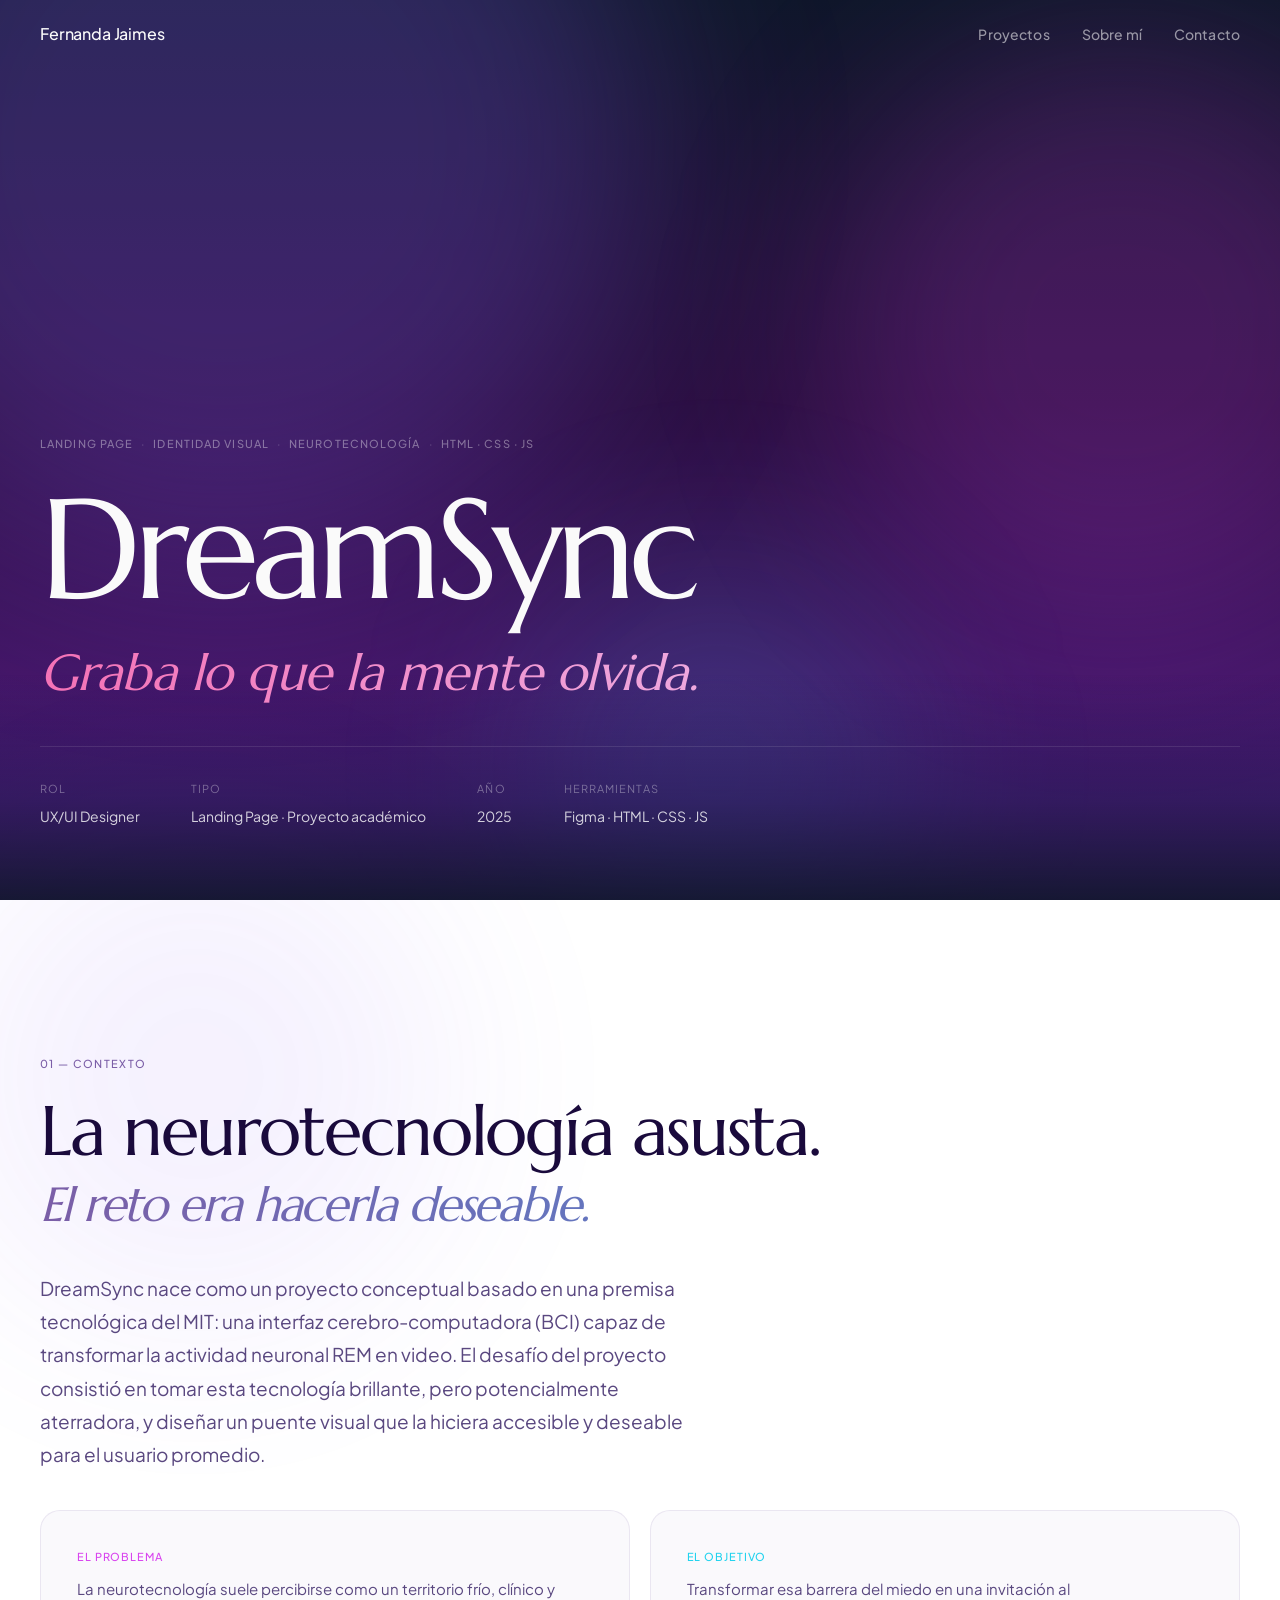
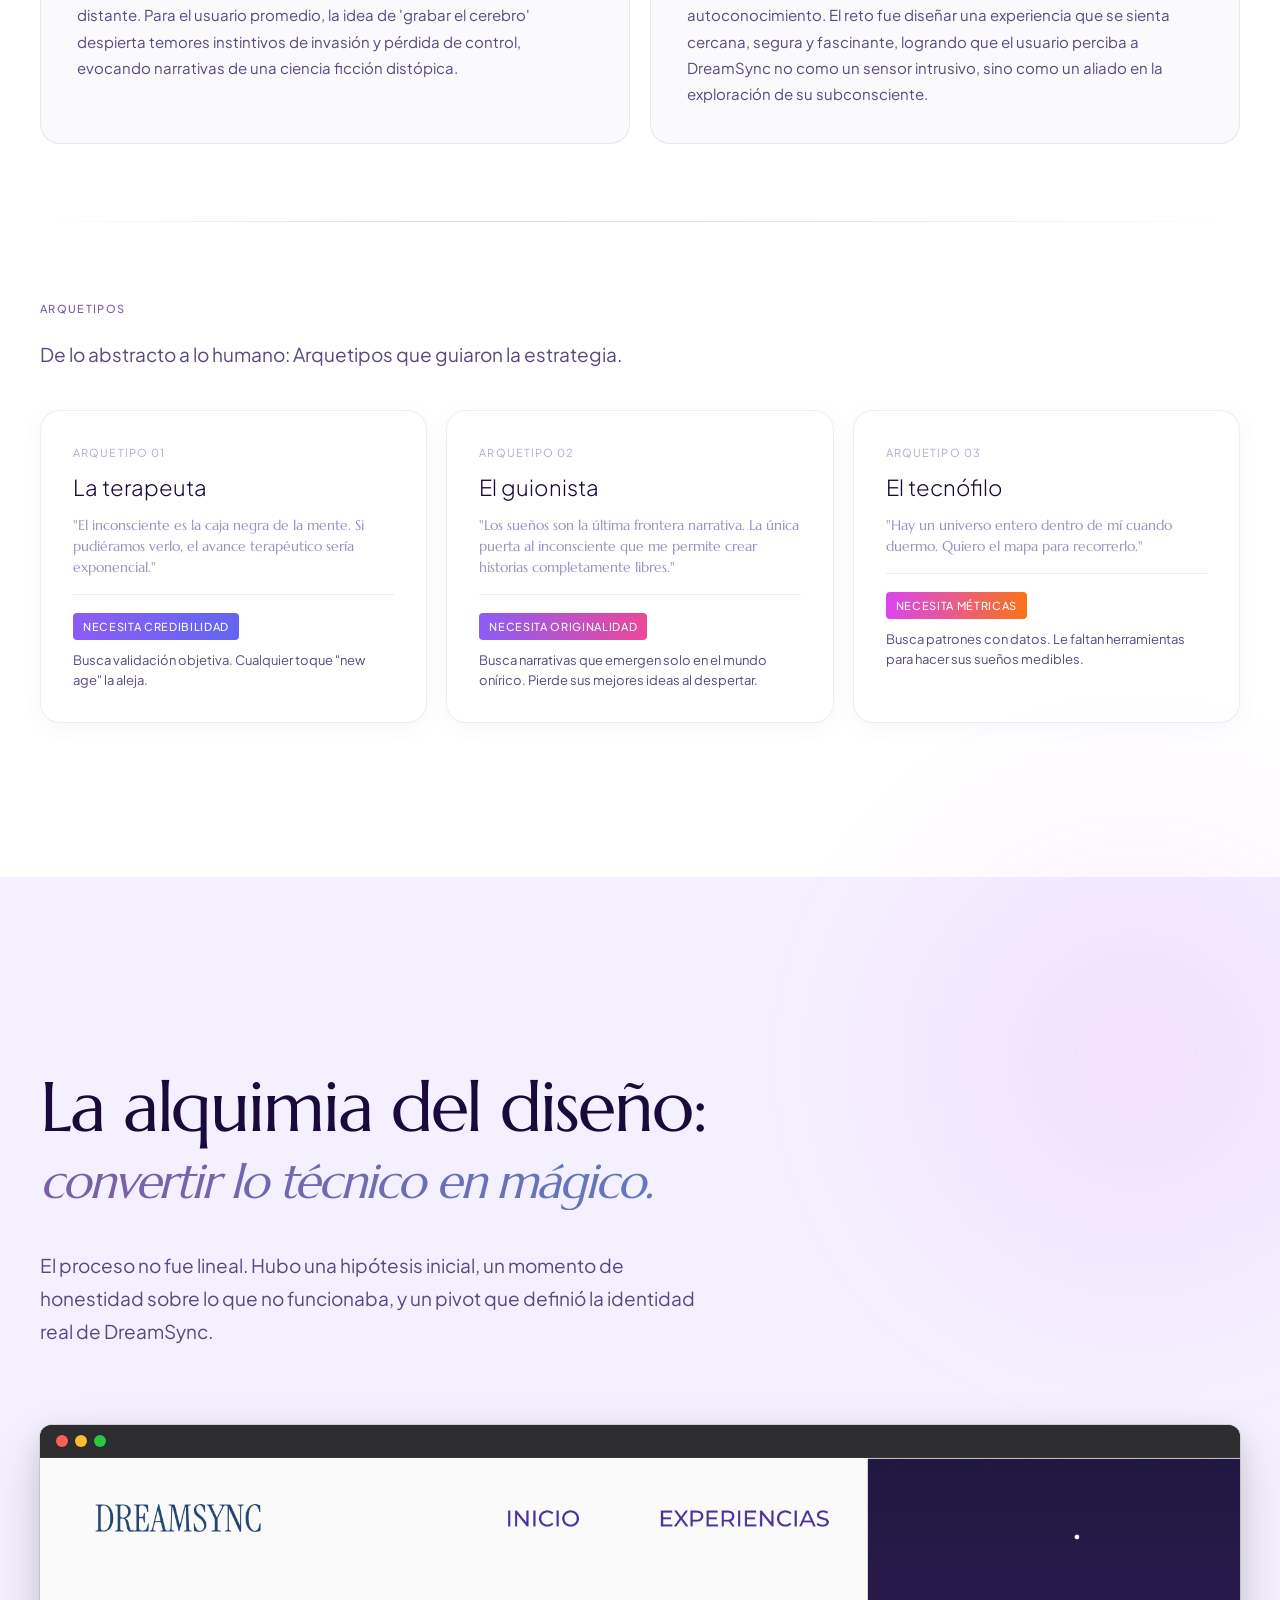
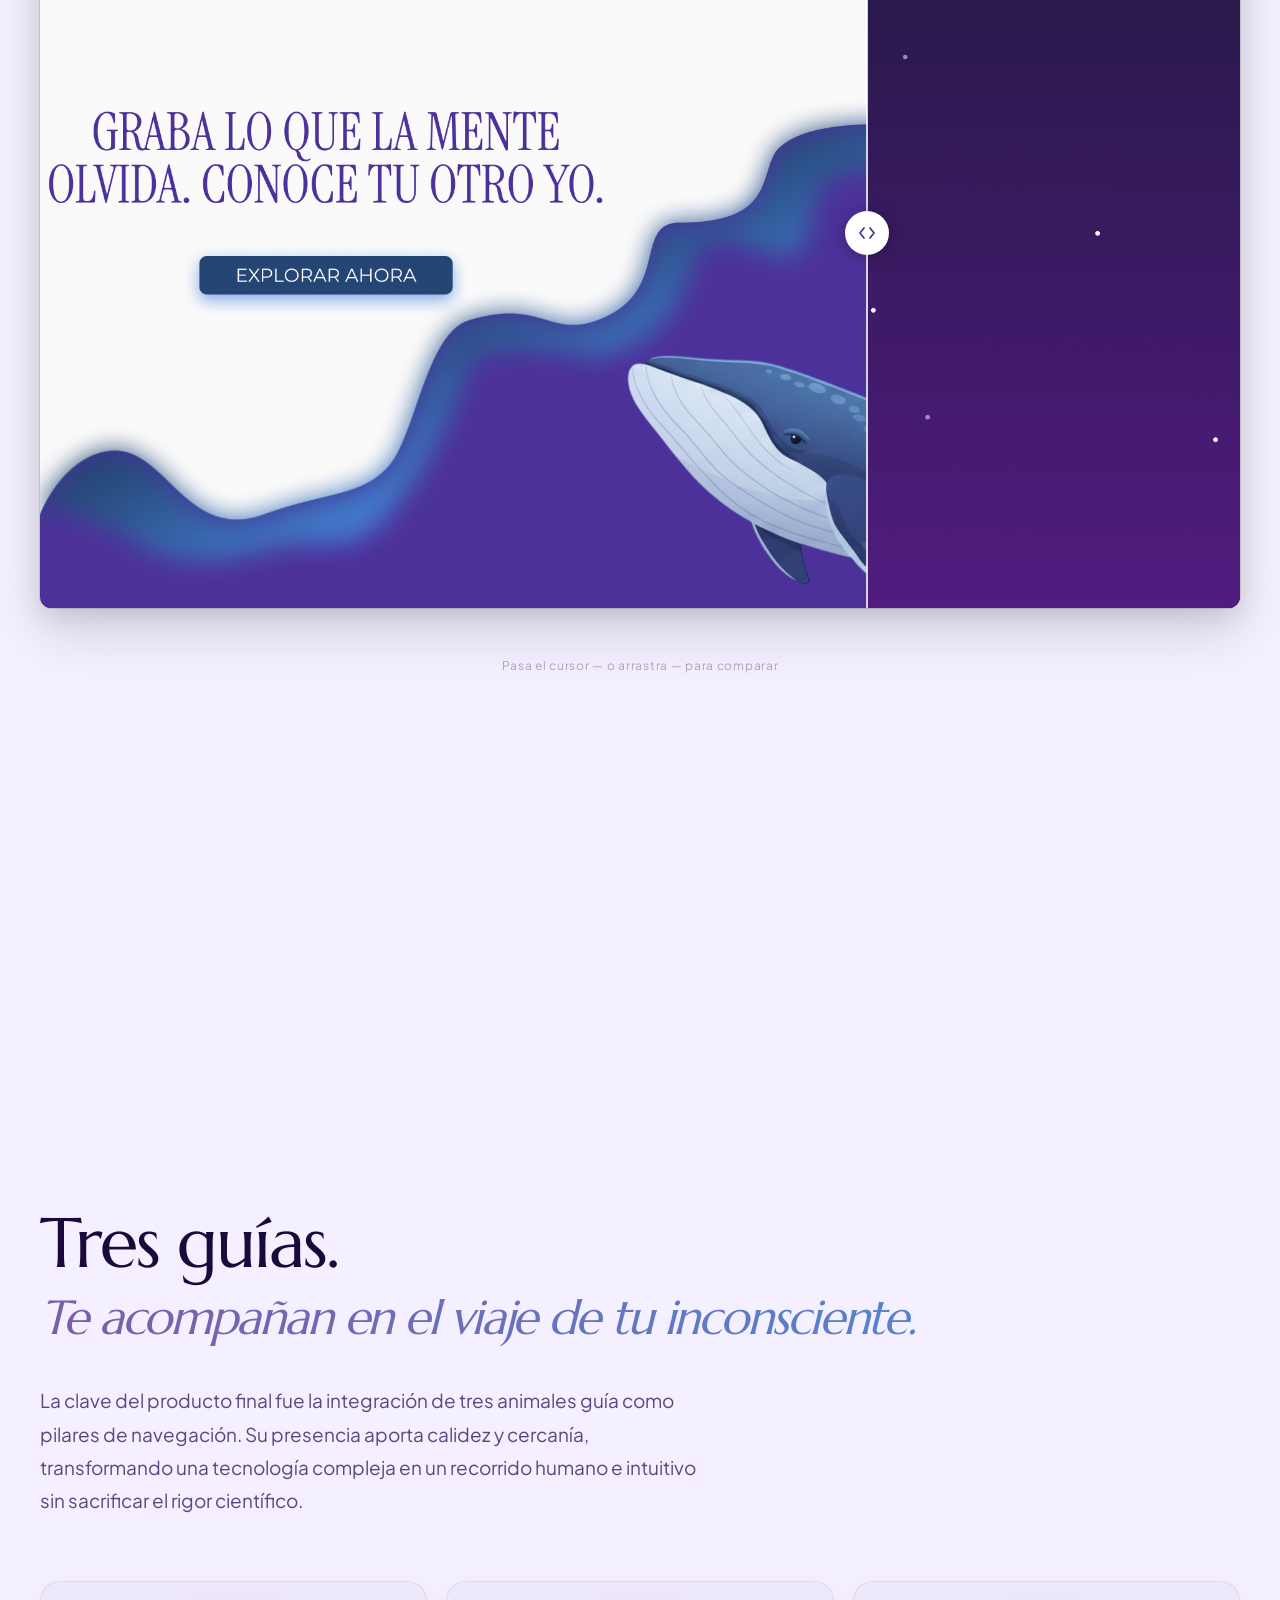
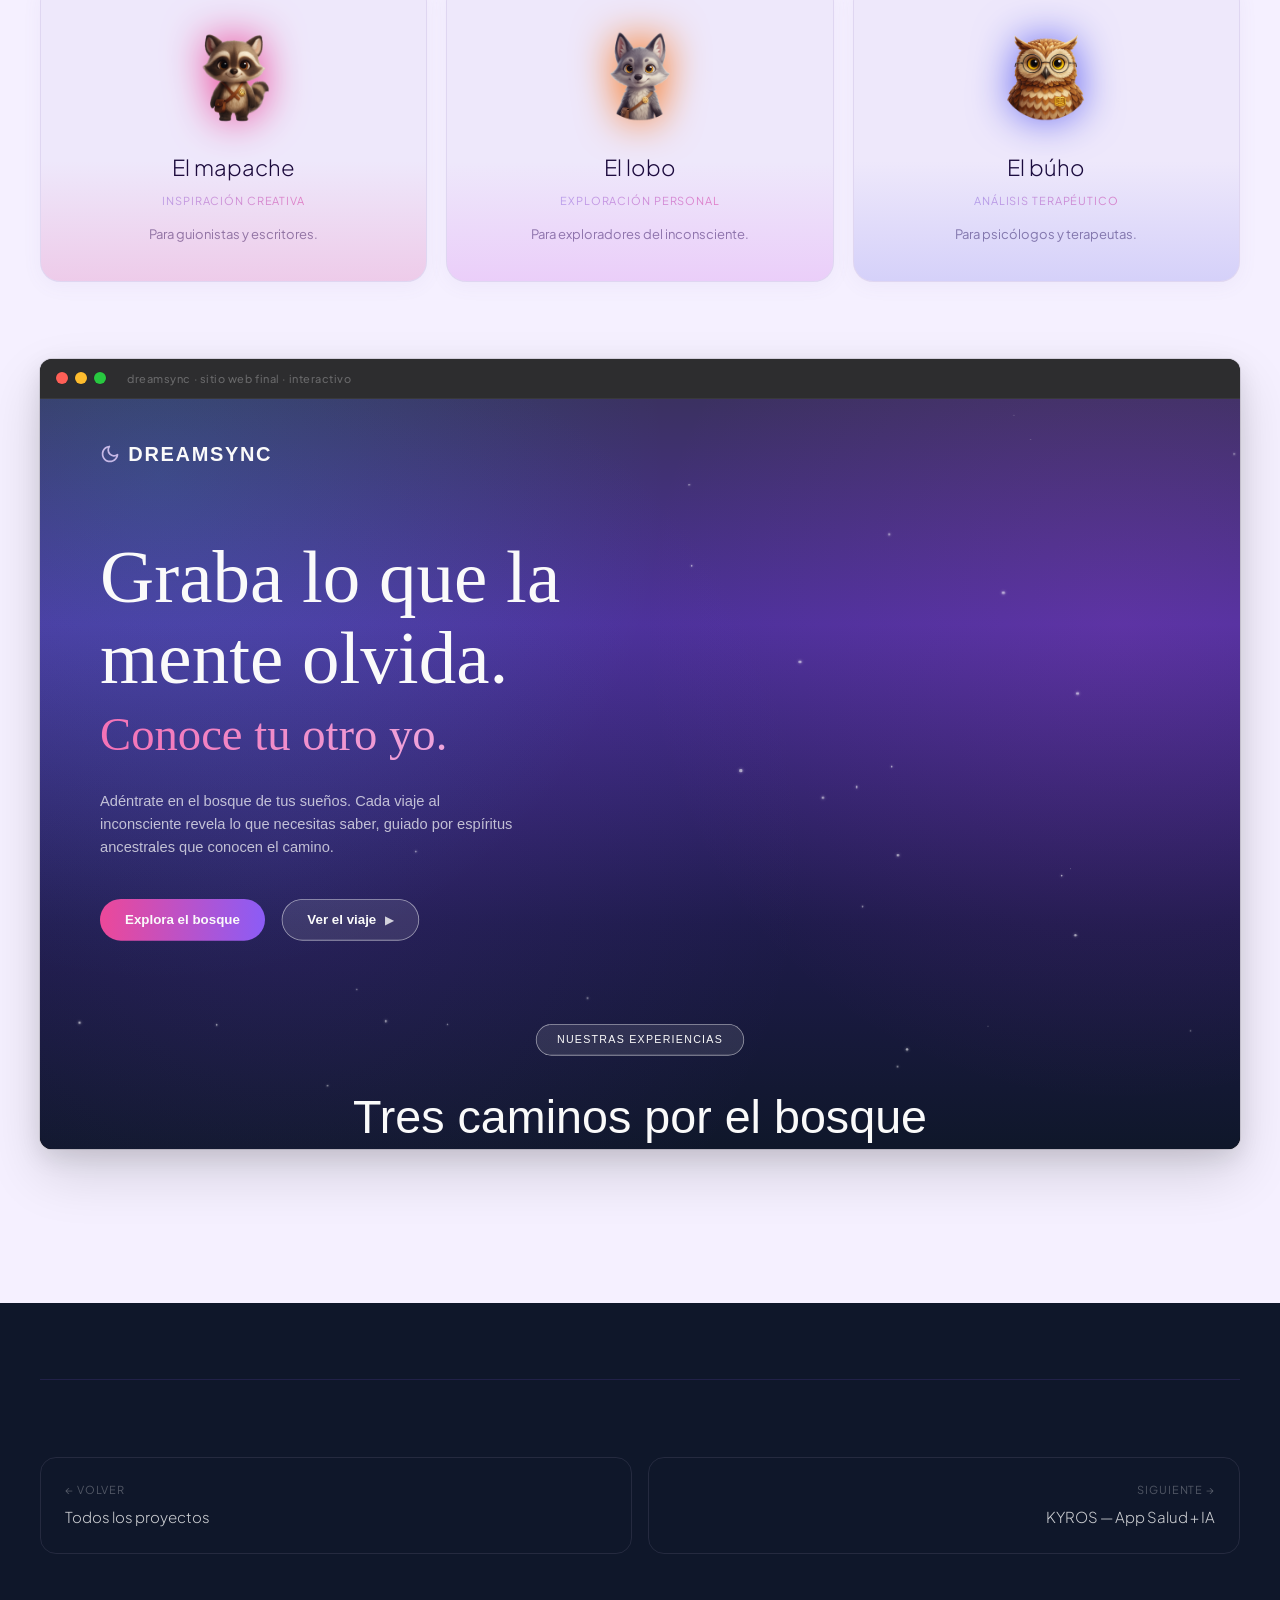
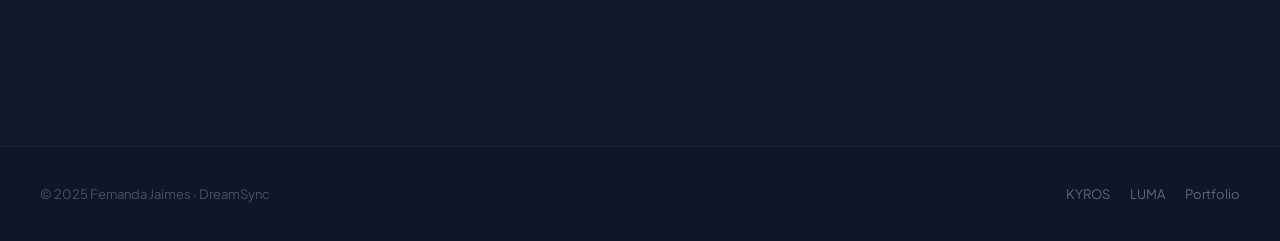
==== commit 784d8161: "subiendo los nuevos cambios del portafolio" ====
--- a/dreamsync.html
+++ b/dreamsync.html
@@ -115,21 +115,21 @@
             <p class="ds-arch-num">Arquetipo 01</p>
             <p class="ds-arch-role">La terapeuta</p>
             <p class="ds-arch-quote">"El inconsciente es la caja negra de la mente. Si pudiéramos verlo, el avance terapéutico sería exponencial."</p>
-            <span class="ds-arch-tag" style="background:rgba(99,102,241,0.18);color:#6366F1;">Necesita credibilidad</span>
+            <span class="ds-arch-tag" style="background:linear-gradient(90deg, #8B5CF6, #6366F1);color:#FAFAFA;">Necesita credibilidad</span>
             <p class="ds-arch-need">Busca validación objetiva. Cualquier toque "new age" la aleja.</p>
           </div>
           <div class="ds-arch-card">
             <p class="ds-arch-num">Arquetipo 02</p>
             <p class="ds-arch-role">El guionista</p>
             <p class="ds-arch-quote">"Los sueños son la última frontera narrativa. La única puerta al inconsciente que me permite crear historias completamente libres."</p>
-            <span class="ds-arch-tag" style="background:rgba(236,72,153,0.18);color:#EC4899;">Necesita originalidad</span>
+            <span class="ds-arch-tag" style="background:linear-gradient(90deg, #8B5CF6, #EC4899);color:#FAFAFA;">Necesita originalidad</span>
             <p class="ds-arch-need">Busca narrativas que emergen solo en el mundo onírico. Pierde sus mejores ideas al despertar.</p>
           </div>
           <div class="ds-arch-card">
             <p class="ds-arch-num">Arquetipo 03</p>
             <p class="ds-arch-role">El tecnófilo</p>
             <p class="ds-arch-quote">"Hay un universo entero dentro de mí cuando duermo. Quiero el mapa para recorrerlo."</p>
-            <span class="ds-arch-tag" style="background:rgba(217,70,239,0.18);color:#D946EF;">Necesita métricas</span>
+            <span class="ds-arch-tag" style="background:linear-gradient(90deg, #D946EF, #F97316);color:#FAFAFA;">Necesita métricas</span>
             <p class="ds-arch-need">Busca patrones con datos. Le faltan herramientas para hacer sus sueños medibles.</p>
           </div>
         </div>
@@ -167,7 +167,7 @@
 
               <!-- Base: Propuesta 2 (dirección final) -->
               <div class="ds-cmp-base">
-                <img src="./assets/images/Bosque.png" alt="Propuesta 2 — Bosque mágico · Guías animales · Dirección final"
+                <img src="./assets/images/Dreamsync/bosque-bien.png" alt="Propuesta 2 — Bosque mágico · Guías animales · Dirección final"
                      onerror="this.style.display='none';this.nextElementSibling.style.display='flex'" />
                 <div style="display:none;width:100%;height:100%;background:linear-gradient(135deg,#080514,#1a0a2e,#2d0050);display:flex;align-items:center;justify-content:center;flex-direction:column;gap:12px;color:rgba(255,255,255,0.28);font-size:13px;text-align:center;padding:24px;">
                   <span style="font-size:40px;">🌌</span>
@@ -177,7 +177,7 @@
 
               <!-- Overlay: Propuesta 1 (se revela al mover hacia la derecha) -->
               <div class="ds-cmp-overlay" id="cmpOverlay">
-                <img src="./assets/images/Ballena.png" alt="Propuesta 1 — Azules oceánicos · Ballenas · Primera dirección"
+                <img src="./assets/images/Dreamsync/ballena-bien.png" alt="Propuesta 1 — Azules oceánicos · Ballenas · Primera dirección"
                      onerror="this.style.display='none';this.nextElementSibling.style.display='flex'" />
                 <div style="display:none;width:100%;height:100%;background:linear-gradient(135deg,#1a3a6e,#2a5898);display:flex;align-items:center;justify-content:center;flex-direction:column;gap:12px;color:rgba(255,255,255,0.28);font-size:13px;text-align:center;padding:24px;">
                   <span style="font-size:40px;">🐋</span>
--- a/css/tokens.css
+++ b/css/tokens.css
@@ -14,10 +14,11 @@
   --color-lavender-light: #F5F0FF;
   --color-white:          #FFFFFF;
 
-  --color-text-primary:   #1A0A3C;
-  --color-text-secondary: #5A4880;
-  --color-text-muted:     #9B8FC0;
-  --color-teal-aurora:    #2BBFCF;
+  --color-text-primary:   #1A0A3C;   /* 15.1:1 on #F5F3FD · AAA */
+  --color-text-secondary: #4A3A72;   /*  7.3:1 on #F5F3FD · AAA (era #5A4880) */
+  --color-text-muted:     #6B5F93;   /*  4.6:1 on #F5F3FD · AA  (era #9B8FC0 → fallaba) */
+  --color-teal-aurora:    #2BBFCF;   /* decorativo — no usar para texto */
+  --color-teal-dark:      #0E5F68;   /*  7.6:1 on #F5F3FD · AAA — para texto turquesa */
   --color-border:         rgba(123, 94, 167, 0.15);
 
   /* Case study accents */
--- a/css/components.css
+++ b/css/components.css
@@ -57,22 +57,22 @@
   animation: blobFloat2 17s ease-in-out infinite;
 }
 
-/* Melocotón/amarillo — abajo centro */
+/* Rosa intenso — abajo centro (reemplaza el melocotón) */
 .holo-blob--3 {
   width: clamp(320px, 42vw, 600px);
   height: clamp(320px, 42vw, 600px);
-  background: rgba(255, 210, 165, 0.82);
+  background: rgba(245, 170, 215, 0.85);
   filter: blur(60px);
   bottom: -60px;
   left: 28%;
   animation: blobFloat3 20s ease-in-out infinite;
 }
 
-/* Teal/menta — derecha media */
+/* Azul lavanda — derecha media (reemplaza el teal) */
 .holo-blob--4 {
   width: clamp(280px, 36vw, 520px);
   height: clamp(280px, 36vw, 520px);
-  background: rgba(120, 230, 220, 0.80);
+  background: rgba(180, 175, 240, 0.82);
   filter: blur(58px);
   top: 38%;
   right: -50px;
@@ -102,11 +102,11 @@
   pointer-events: none;
   background: linear-gradient(
     125deg,
-    rgba(244, 160, 205, 0.28) 0%,
-    rgba(150, 200, 255, 0.22) 25%,
-    rgba(195, 172, 255, 0.26) 50%,
-    rgba(120, 230, 220, 0.20) 75%,
-    rgba(255, 210, 165, 0.24) 100%
+    rgba(244, 160, 205, 0.30) 0%,
+    rgba(150, 200, 255, 0.24) 25%,
+    rgba(195, 172, 255, 0.28) 50%,
+    rgba(180, 175, 240, 0.22) 75%,
+    rgba(232, 107, 160, 0.22) 100%
   );
   background-size: 400% 400%;
   animation: overlayDrift 22s ease-in-out infinite;
@@ -1098,14 +1098,22 @@
   margin-bottom: var(--space-32);
 }
 
-/* Gradient fade: project hero → portfolio white */
+/* Gradient fade: project hero → portfolio white
+   Nota: usamos rgba(255,255,255,0) en vez de "transparent" para evitar
+   el bug clásico de CSS donde la interpolación pasa por rgba(0,0,0,0)
+   (negro transparente) y genera una banda gris visible. */
 .case-hero__transition {
   position: absolute;
   bottom: 0;
   left: 0;
   right: 0;
   height: 220px;
-  background: linear-gradient(to bottom, transparent 0%, #ffffff 100%);
+  background: linear-gradient(
+    to bottom,
+    rgba(255, 255, 255, 0) 0%,
+    rgba(255, 255, 255, 0.6) 55%,
+    #ffffff 100%
+  );
   pointer-events: none;
   z-index: 4;
 }
@@ -1339,79 +1347,275 @@
   writing-mode: vertical-rl;
 }
 
-/* ── FOOTER ─────────────────────────────────────────────────── */
-/* ── FOOTER — continuación natural del holográfico ──────────── */
+/* ── FOOTER — "El pasillo no se cierra" ────────────────────── */
+/* Continuación narrativa de final-hall: mismo fondo, misma
+   estética aurora, pero sobrio y legible (AA/AAA contraste)    */
 .footer {
+  position: relative;
   background: #F5F3FD;
-  padding-block: var(--space-16) var(--space-24);
-  position: relative;
-}
-
+  padding-block: clamp(56px, 8vw, 96px) clamp(28px, 4vw, 40px);
+  overflow: hidden;
+  isolation: isolate;
+}
+
+/* Fade superior — empalma con final-hall */
+.footer::before {
+  content: '';
+  position: absolute;
+  top: 0; left: 0; right: 0;
+  height: 100px;
+  background: linear-gradient(to bottom, #F5F3FD 0%, transparent 100%);
+  z-index: 1;
+  pointer-events: none;
+}
+
+/* Atmósfera — blobs aurora muy sutiles */
+.footer__atmosphere {
+  position: absolute;
+  inset: 0;
+  pointer-events: none;
+  z-index: 0;
+}
+
+.footer__blob {
+  position: absolute;
+  border-radius: 50%;
+  filter: blur(100px);
+}
+
+.footer__blob--1 {
+  width: clamp(260px, 36vw, 480px);
+  height: clamp(260px, 36vw, 480px);
+  background: rgba(123, 94, 167, 0.12);
+  top: -80px;
+  left: -60px;
+}
+
+.footer__blob--2 {
+  width: clamp(240px, 32vw, 420px);
+  height: clamp(240px, 32vw, 420px);
+  background: rgba(74, 144, 217, 0.10);
+  bottom: -100px;
+  right: -80px;
+}
+
+/* Contenedor principal */
+.footer__inner {
+  position: relative;
+  z-index: 2;
+  max-width: var(--max-width);
+  margin-inline: auto;
+  padding-inline: var(--padding-x);
+}
+
+/* Motto de cierre — frase narrativa centrada */
+.footer__motto {
+  font-family: var(--font-heading);
+  font-size: clamp(24px, 3.2vw, 36px);
+  font-weight: 400;
+  line-height: 1.2;
+  letter-spacing: -0.01em;
+  color: var(--color-text-primary);       /* AAA */
+  text-align: center;
+  margin: 0 0 clamp(40px, 5vw, 64px);
+}
+
+.footer__motto em {
+  font-style: italic;
+  background: var(--gradient-aurora);
+  background-size: 250% 250%;
+  -webkit-background-clip: text;
+          background-clip: text;
+  color: transparent;
+  animation: gradientDrift 10s ease-in-out infinite;
+}
+
+/* Grid de columnas */
+.footer__grid {
+  display: grid;
+  grid-template-columns: 1.4fr 1fr 1fr 1.2fr;
+  gap: clamp(28px, 4vw, 56px);
+  margin-bottom: clamp(32px, 4vw, 48px);
+}
+
+.footer__col {
+  display: flex;
+  flex-direction: column;
+  gap: var(--space-12);
+  min-width: 0;
+}
+
+.footer__col--brand {
+  gap: var(--space-8);
+}
+
+/* Brand */
+.footer__logo {
+  font-family: var(--font-heading);
+  font-size: clamp(20px, 2vw, 24px);
+  font-weight: 400;
+  letter-spacing: -0.01em;
+  color: var(--color-text-primary);       /* AAA */
+  text-decoration: none;
+  transition: color 0.25s ease;
+}
+
+.footer__logo:hover {
+  color: var(--color-violet-aurora);
+}
+
+.footer__tag {
+  font-size: 13px;
+  color: var(--color-text-secondary);     /* AAA 7.3:1 */
+  letter-spacing: 0.01em;
+  margin: 0;
+}
+
+/* Headings de columna */
+.footer__heading {
+  font-family: var(--font-sans);
+  font-size: 11px;
+  font-weight: var(--weight-medium);
+  letter-spacing: 0.22em;
+  text-transform: uppercase;
+  color: var(--color-text-secondary);     /* AAA 7.3:1 */
+  margin: 0 0 var(--space-8);
+}
+
+/* Nav de cada columna */
+.footer__nav {
+  display: flex;
+  flex-direction: column;
+  gap: var(--space-8);
+}
+
+.footer__link {
+  position: relative;
+  font-size: 14px;
+  font-weight: var(--weight-regular);
+  letter-spacing: 0.01em;
+  color: var(--color-text-primary);       /* AAA 15:1 */
+  text-decoration: none;
+  padding: 4px 0;
+  transition: color 0.25s ease, transform 0.25s ease;
+  align-self: flex-start;
+}
+
+.footer__link::after {
+  content: '';
+  position: absolute;
+  left: 0;
+  right: 0;
+  bottom: 0;
+  height: 1px;
+  background: var(--gradient-aurora);
+  transform: scaleX(0);
+  transform-origin: left center;
+  transition: transform 0.35s cubic-bezier(0.22, 1, 0.36, 1);
+}
+
+.footer__link:hover {
+  color: var(--color-violet-aurora);
+  transform: translateX(2px);
+}
+
+.footer__link:hover::after {
+  transform: scaleX(1);
+}
+
+/* Línea divisoria aurora */
+.footer__divider {
+  height: 1px;
+  background: linear-gradient(
+    90deg,
+    transparent 0%,
+    rgba(123, 94, 167, 0.28) 20%,
+    rgba(74, 144, 217, 0.32) 50%,
+    rgba(232, 107, 160, 0.28) 80%,
+    transparent 100%
+  );
+  margin-bottom: var(--space-24);
+}
+
+/* Base — copyright + whisper */
+.footer__base {
+  display: flex;
+  align-items: center;
+  justify-content: space-between;
+  gap: var(--space-16);
+  flex-wrap: wrap;
+}
+
+.footer__copy {
+  font-size: 13px;
+  color: var(--color-text-secondary);     /* AAA 7.3:1 */
+  letter-spacing: 0.01em;
+  margin: 0;
+}
+
+.footer__whisper {
+  font-family: var(--font-heading);
+  font-style: italic;
+  font-size: 13px;
+  color: var(--color-text-secondary);
+  letter-spacing: 0.02em;
+  margin: 0;
+}
+
+.footer__whisper em {
+  font-style: italic;
+  color: var(--color-violet-aurora);
+}
+
+/* ── FOOTER COMPAT — estructura simple de páginas secundarias ──
+   (sobre-mi.html · kyros.html · luma.html usan .footer-inner)
+   Mantiene contraste AA con el mismo lenguaje aurora            */
 .footer-inner {
+  position: relative;
+  z-index: 2;
   display: flex;
   align-items: center;
   justify-content: space-between;
   max-width: var(--max-width);
   margin-inline: auto;
   padding-inline: var(--padding-x);
-  position: relative;
-  z-index: 1;
   gap: var(--space-24);
-}
-
-/* Línea divisoria glass arriba del footer */
-.footer-divider {
-  max-width: var(--max-width);
-  margin-inline: auto;
-  padding-inline: var(--padding-x);
-  margin-bottom: var(--space-24);
-}
-
-.footer-divider__line {
-  height: 1px;
-  background: linear-gradient(
+  padding-top: var(--space-32);
+  border-top: 1px solid;
+  border-image: linear-gradient(
     90deg,
     transparent 0%,
-    rgba(180, 160, 255, 0.25) 20%,
-    rgba(168, 210, 250, 0.30) 50%,
-    rgba(244, 160, 205, 0.25) 80%,
+    rgba(123, 94, 167, 0.25) 20%,
+    rgba(74, 144, 217, 0.30) 50%,
+    rgba(232, 107, 160, 0.25) 80%,
     transparent 100%
-  );
-}
-
-.footer__copy {
-  font-size: var(--text-small);
-  font-weight: var(--weight-regular);
-  color: rgba(80, 50, 160, 0.38);
-  letter-spacing: 0.01em;
+  ) 1;
+}
+
+.footer-inner .footer__copy {
+  font-size: 13px;
+  color: var(--color-text-secondary);     /* AAA 7.3:1 */
+  margin: 0;
 }
 
 .footer__links {
   display: flex;
   align-items: center;
-  gap: var(--space-6);
-}
-
-.footer__link {
-  font-size: var(--text-small);
-  font-weight: var(--weight-medium);
-  letter-spacing: 0.03em;
-  color: rgba(80, 50, 160, 0.45);
-  text-decoration: none;
-  transition: color 0.2s ease;
-  padding: 4px 10px;
-  border-radius: 100px;
-  transition: color 0.2s ease, background 0.2s ease;
-}
-
-.footer__link:hover {
-  color: var(--color-violet-aurora);
-  background: rgba(123, 94, 167, 0.06);
+  gap: var(--space-12);
+}
+
+.footer__links .footer__link {
+  font-size: 13px;
+  font-weight: var(--weight-medium);
+  letter-spacing: 0.02em;
+  color: var(--color-text-primary);       /* AAA 15:1 */
+  padding: 2px 0;
 }
 
 .footer__sep {
   font-size: 10px;
-  color: rgba(180, 160, 255, 0.40);
+  color: var(--color-text-muted);          /* AA 4.6:1 */
+  opacity: 0.6;
 }
 
 /* ── CONTACT LINKS ──────────────────────────────────────────── */
@@ -2363,19 +2567,29 @@
     grid-template-columns: 1fr;
   }
 
-  .footer-inner {
+  .footer__inner {
+    padding-inline: var(--padding-x-mobile);
+  }
+
+  .footer__grid {
+    grid-template-columns: 1fr 1fr;
+    gap: clamp(24px, 5vw, 40px);
+  }
+
+  .footer__col--brand {
+    grid-column: 1 / -1;
+    text-align: center;
+    align-items: center;
+  }
+
+  .footer__base {
     flex-direction: column;
-    gap: var(--space-16);
+    gap: var(--space-8);
     text-align: center;
-    padding-inline: var(--padding-x-mobile);
-  }
-
-  .footer-divider {
-    padding-inline: var(--padding-x-mobile);
-  }
-
-  .footer__links {
-    justify-content: center;
+  }
+
+  .footer__motto {
+    font-size: clamp(22px, 6vw, 28px);
   }
 
   .nav-inner {
--- a/css/dreamsync.css
+++ b/css/dreamsync.css
@@ -193,9 +193,7 @@
   background: rgba(123, 94, 167, 0.08);
   border-color: rgba(123, 94, 167, 0.22);
 }
-.ds-section--light .ds-card__label {
-  /* specific colors already set inline */
-}
+/* .ds-section--light .ds-card__label intentionally omitted: colors set inline where needed */
 .ds-section--light .ds-bench-card {
   background: rgba(123, 94, 167, 0.04);
   border-color: rgba(123, 94, 167, 0.10);
@@ -360,6 +358,12 @@
   justify-content: flex-end;
   padding-block: clamp(130px, 18vh, 200px) clamp(64px, 8vh, 100px);
   position: relative;
+  /* Nuevo fondo: degradado lineal (top → bottom) solicitado */
+  background-color: #0F172A; /* fallback */
+  background-image: linear-gradient(180deg, #0F172A 0%, #2A0F40 45%, #581C88 100%);
+  background-repeat: no-repeat;
+  background-attachment: scroll;
+  background-size: cover;
   /* Sin overflow:hidden — los blobs sangran naturalmente hacia abajo
      y el fondo fixed los absorbe sin corte visible */
 }
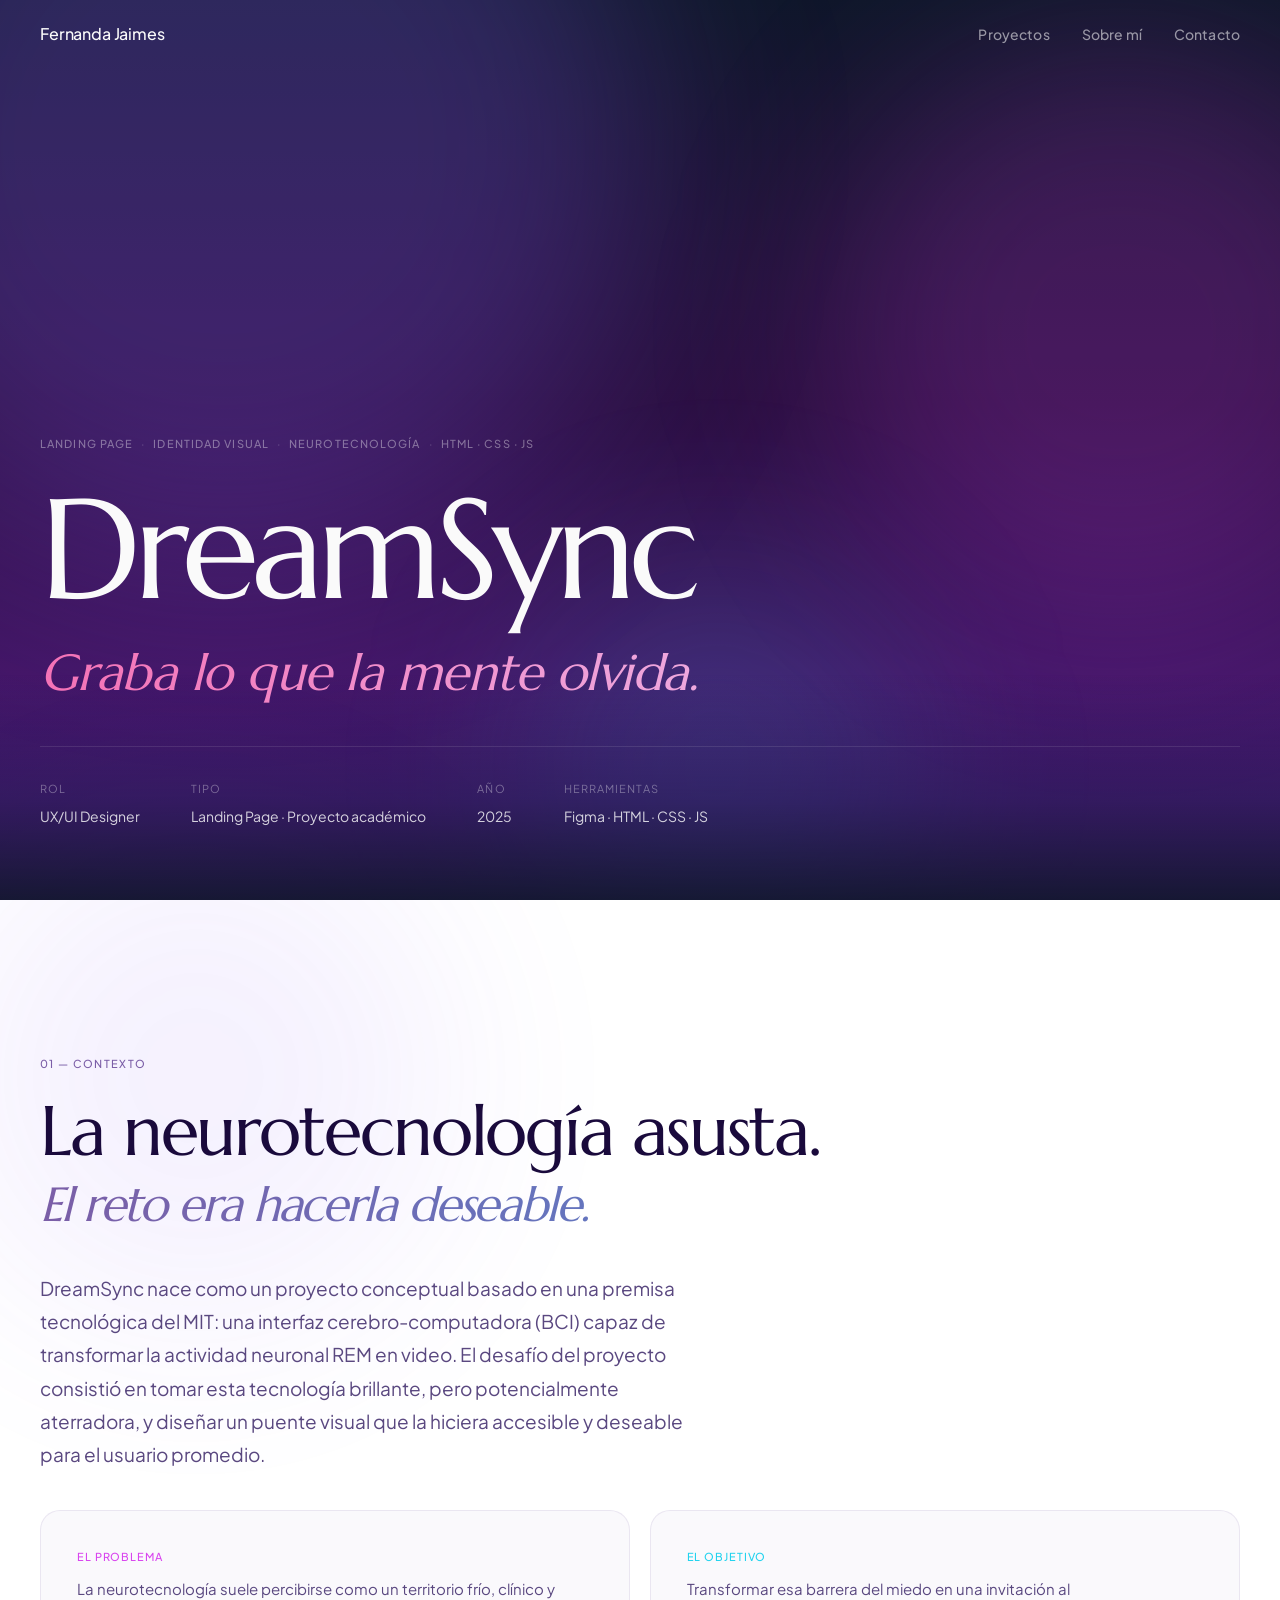
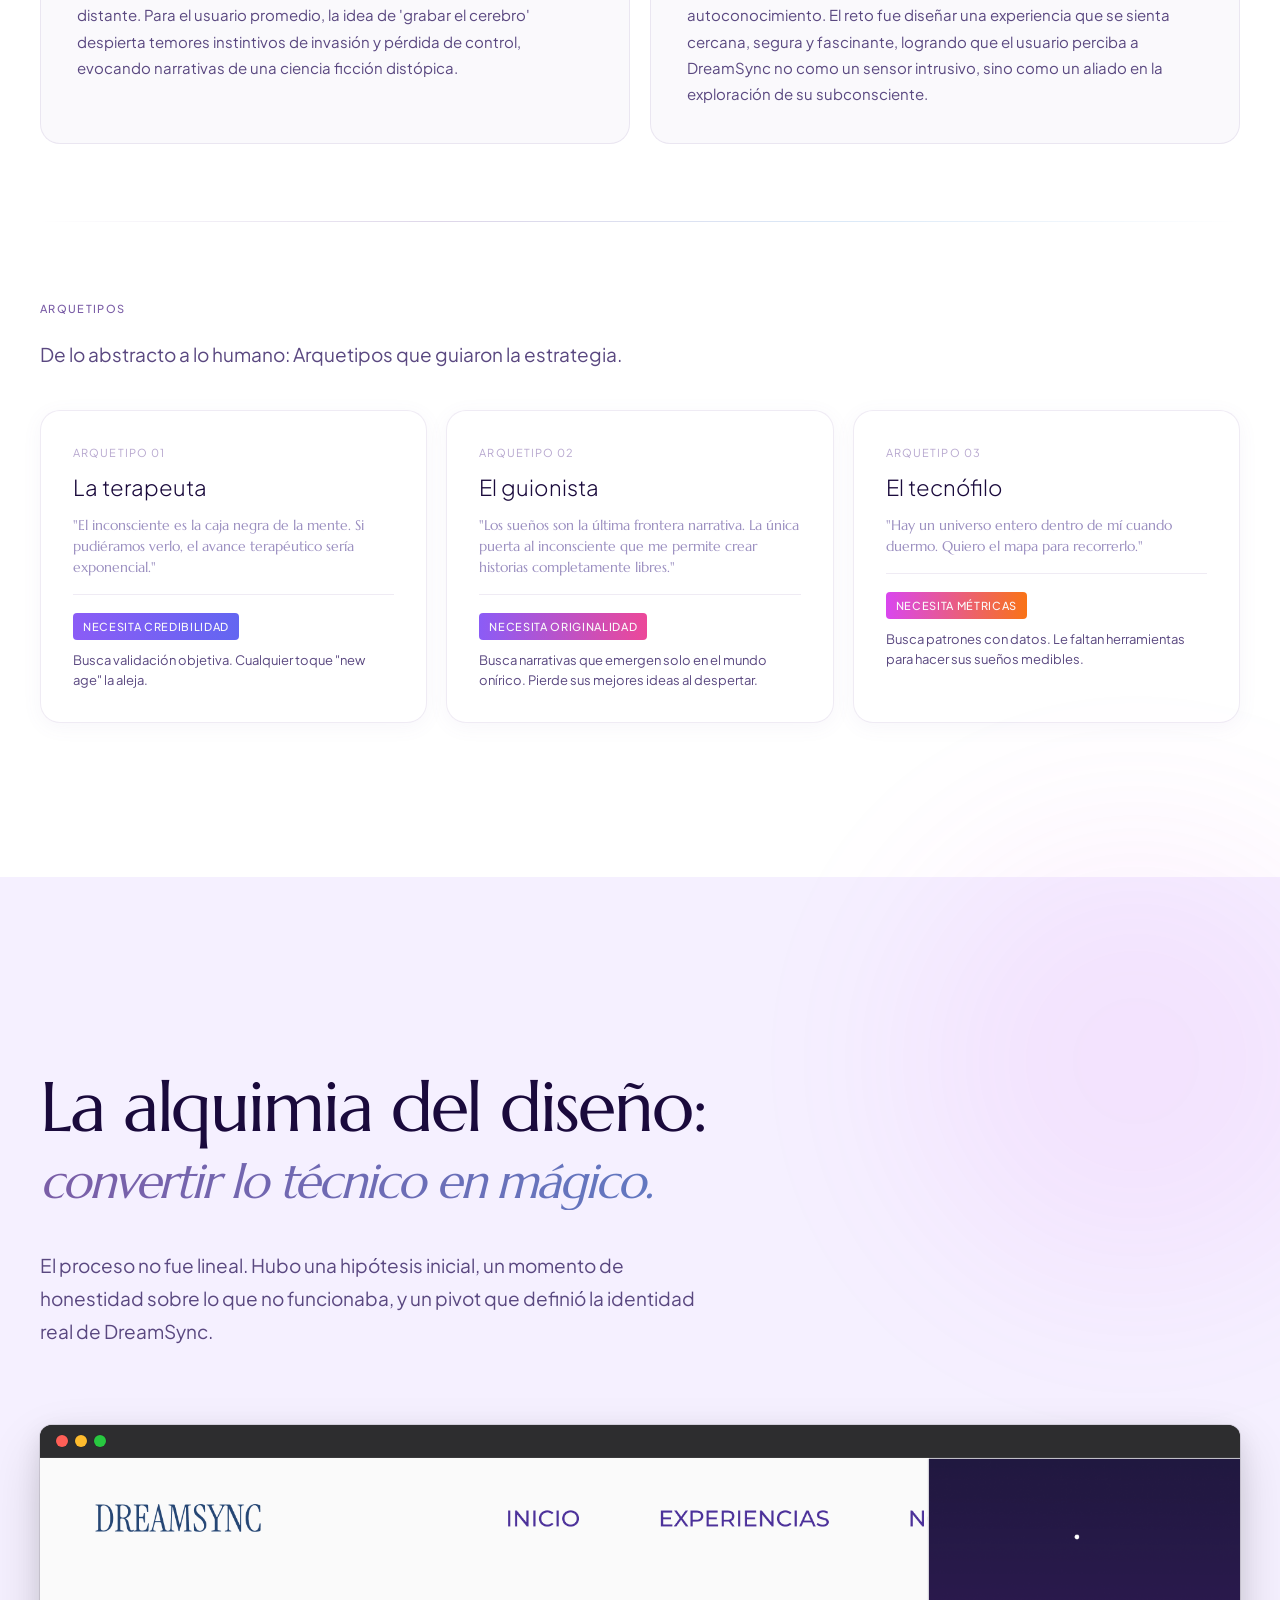
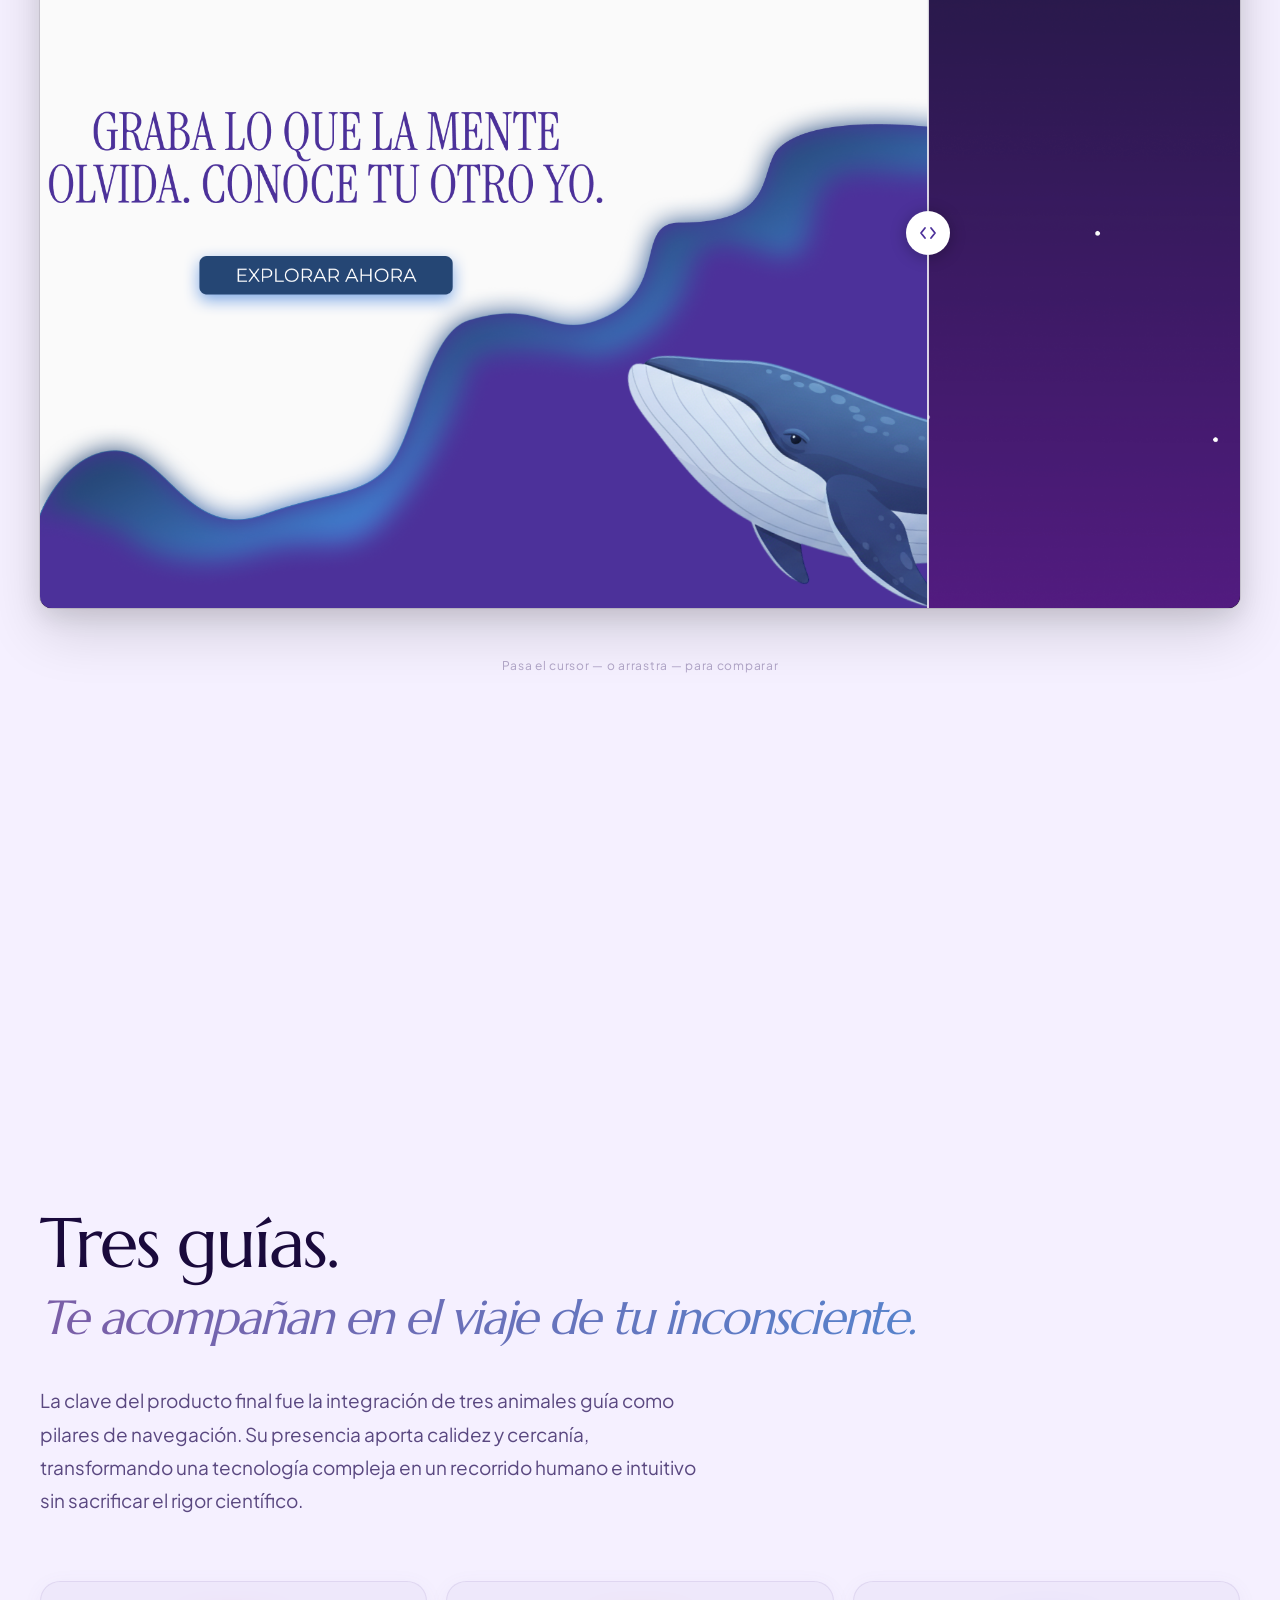
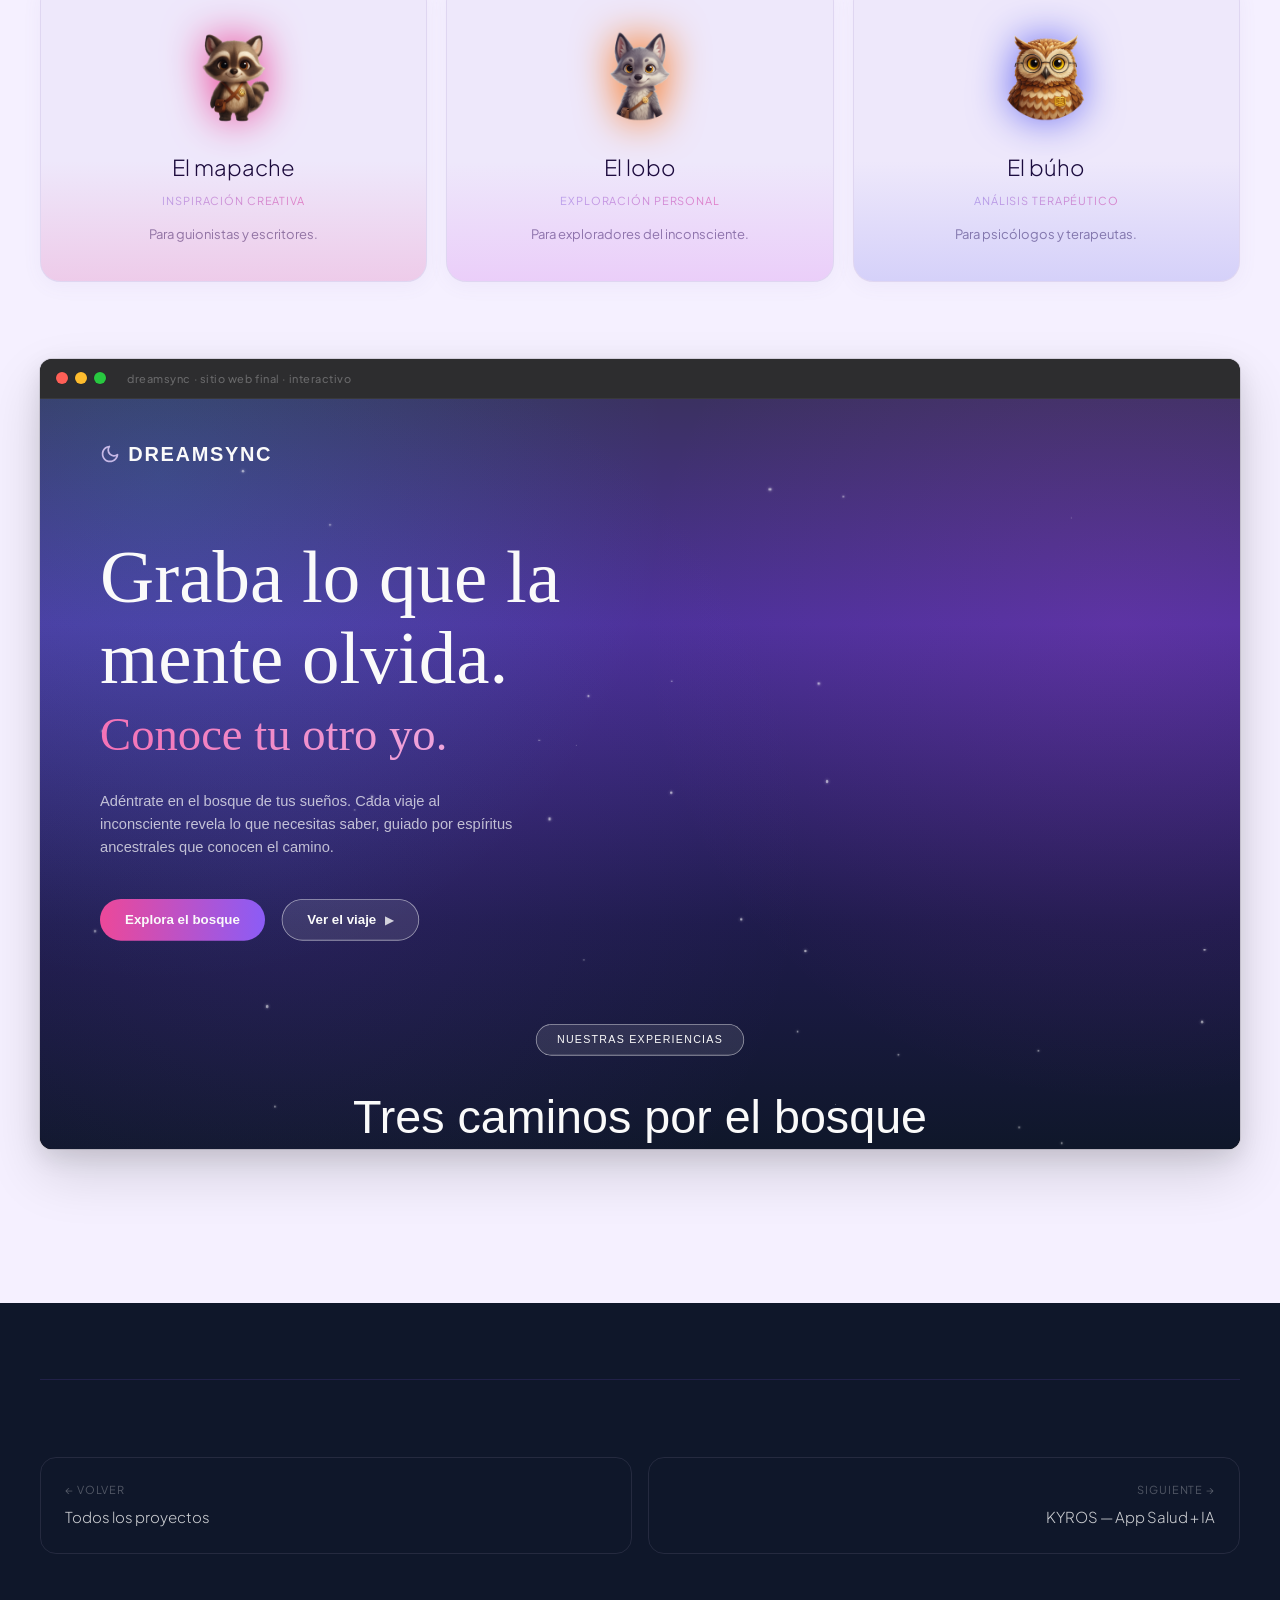
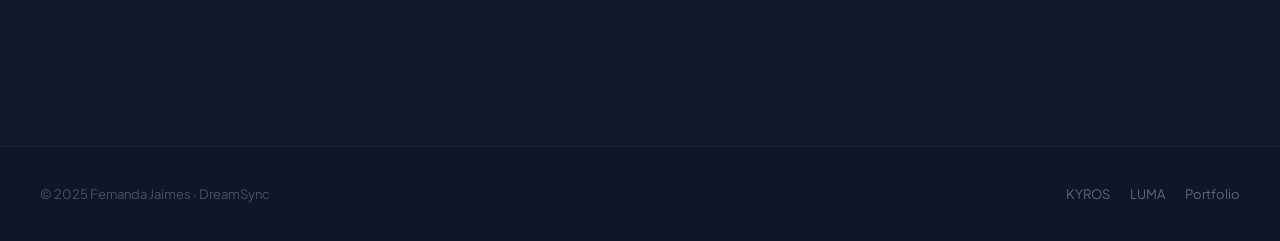
==== commit ca0fac82: "Actualizar portafolio: nuevos assets, CV, y ajustes en kyros, luma, dreamsync y sobre-mi" ====
--- a/dreamsync.html
+++ b/dreamsync.html
@@ -331,15 +331,18 @@
         var sw = screen.offsetWidth;
         var sh = screen.offsetHeight;
         var scale = sw / NATIVE_W;
-        iframe.style.position        = 'absolute';
-        iframe.style.top             = '0';
-        iframe.style.left            = '0';
-        iframe.style.width           = NATIVE_W + 'px';
-        iframe.style.height          = Math.round(sh / scale) + 'px';
-        iframe.style.border          = 'none';
-        iframe.style.display         = 'block';
-        iframe.style.transformOrigin = 'top left';
-        iframe.style.transform       = 'scale(' + scale + ')';
+      iframe.style.position        = 'absolute';
+      iframe.style.top             = '0';
+      iframe.style.left            = '0';
+      iframe.style.width           = NATIVE_W + 'px';
+      /* Usar la altura nativa del diseño (NATIVE_H) y escalarla con transform.
+        Esto evita cálculos dependientes del contenedor que pueden provocar
+        recortes o una altura inesperada al escalar. */
+      iframe.style.height          = NATIVE_H + 'px';
+      iframe.style.border          = 'none';
+      iframe.style.display         = 'block';
+      iframe.style.transformOrigin = 'top left';
+      iframe.style.transform       = 'scale(' + scale + ')';
       });
 
       // ── Comparison slider: set explicit pixel height ────────────
--- a/css/animations.css
+++ b/css/animations.css
@@ -393,3 +393,15 @@
     filter: none !important;
   }
 }
+
+[data-fade]:hover .fade-base {
+    opacity: 0 !important; /* Desvanece la imagen de Lumi despierta */
+}
+[data-fade]:hover .fade-hover {
+    opacity: 1 !important; /* Muestra a Lumi dormida */
+}
+
+/* Opcional: Mejora el alineamiento para evitar que se muevan las patitas */
+.fade-base, .fade-hover {
+    object-position: bottom center; /* Alinea ambas imágenes a la base */
+}
